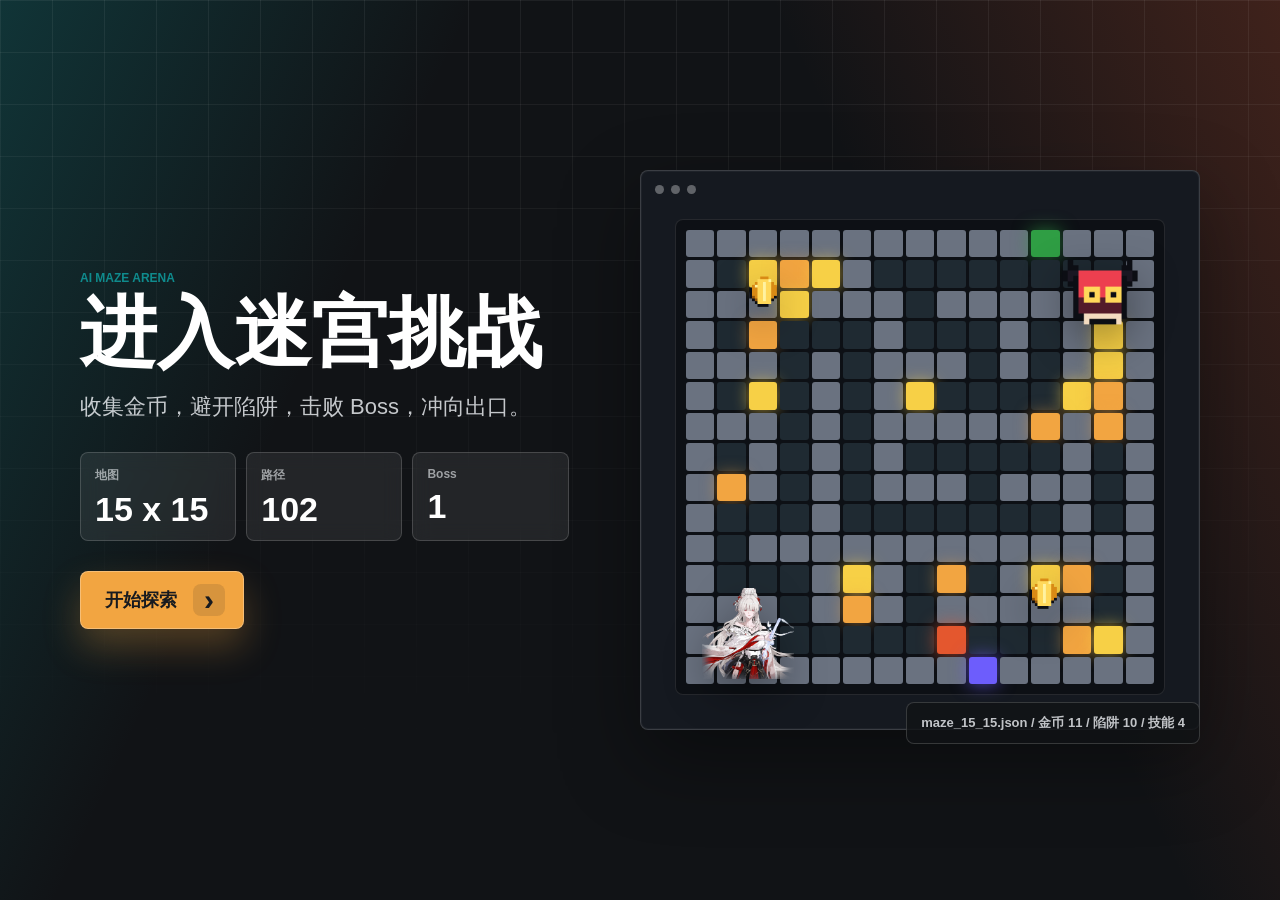
==== web/index.html @ db06fe01 "feat: add initial implementation of AI Maze visualization panel with HTML and CSS" ====
<!doctype html>
<html lang="zh-CN">
  <head>
    <meta charset="utf-8" />
    <meta name="viewport" content="width=device-width, initial-scale=1" />
    <title>AI Maze 可视化面板</title>
    <link rel="stylesheet" href="./styles.css" />
  </head>
  <body class="intro-active">
    <section id="introScreen" class="intro-screen" aria-label="开始界面">
      <div class="intro-backdrop" aria-hidden="true">
        <div class="intro-grid-lines"></div>
        <div class="scanline"></div>
      </div>

      <div class="intro-content">
        <div class="intro-copy">
          <p class="eyebrow">AI Maze Arena</p>
          <h1>进入迷宫挑战</h1>
          <p class="intro-tagline">收集金币，避开陷阱，击败 Boss，冲向出口。</p>

          <div class="intro-stats" aria-label="地图概览">
            <div>
              <span>地图</span>
              <strong id="introSize">--</strong>
            </div>
            <div>
              <span>路径</span>
              <strong id="introRoute">--</strong>
            </div>
            <div>
              <span>Boss</span>
              <strong id="introBoss">--</strong>
            </div>
          </div>

          <button id="startGameBtn" class="start-btn" type="button">
            <span>开始探索</span>
            <span class="start-mark">›</span>
          </button>
        </div>

        <div class="intro-visual" aria-hidden="true">
          <div class="intro-device">
            <div class="device-top">
              <span></span>
              <span></span>
              <span></span>
            </div>
            <div id="introMiniMap" class="intro-mini-map"></div>
            <img class="intro-player" src="../viz/assets/player.png" alt="" />
            <img class="intro-boss" src="../viz/assets/boss.png" alt="" />
            <img class="intro-coin coin-a" src="../viz/assets/coin.png" alt="" />
            <img class="intro-coin coin-b" src="../viz/assets/coin.png" alt="" />
          </div>
          <div id="introMeta" class="intro-meta">正在装载地图...</div>
        </div>
      </div>
    </section>

    <main class="app-shell">
      <aside class="panel control-panel" aria-label="迷宫控制台">
        <div class="brand-block">
          <p class="eyebrow">AI Maze Visualizer</p>
          <h1>迷宫智能体回放</h1>
          <div class="status-row">
            <span id="mapName" class="status-pill">maze_15_15.json</span>
            <span id="runState" class="status-pill accent">待机</span>
          </div>
        </div>

        <section class="metrics-grid" aria-label="运行指标">
          <div class="metric-tile">
            <span>回合</span>
            <strong id="metricRound">0</strong>
          </div>
          <div class="metric-tile">
            <span>金币</span>
            <strong id="metricCoins">0</strong>
          </div>
          <div class="metric-tile">
            <span>探索</span>
            <strong id="metricExplored">0%</strong>
          </div>
          <div class="metric-tile">
            <span>路径</span>
            <strong id="metricRoute">0</strong>
          </div>
        </section>

        <section class="tool-section" aria-label="播放控制">
          <div class="section-title">播放</div>
          <div class="button-row">
            <button id="resetBtn" type="button" class="icon-btn" aria-label="重置">↺</button>
            <button id="prevBtn" type="button" class="icon-btn" aria-label="上一帧">‹</button>
            <button id="playBtn" type="button" class="primary-btn" aria-label="播放或暂停">▶</button>
            <button id="nextBtn" type="button" class="icon-btn" aria-label="下一帧">›</button>
          </div>
          <label class="range-field">
            <span>进度</span>
            <input id="timeline" type="range" min="0" max="0" value="0" />
          </label>
          <label class="range-field">
            <span>速度</span>
            <input id="speedRange" type="range" min="1" max="12" value="5" />
            <output id="speedLabel">5x</output>
          </label>
        </section>

        <section class="tool-section" aria-label="视图模式">
          <div class="section-title">视图</div>
          <div class="segmented-control" role="tablist" aria-label="显示模式">
            <button type="button" class="segment active" data-mode="live">实况</button>
            <button type="button" class="segment" data-mode="full">全图</button>
            <button type="button" class="segment" data-mode="risk">风险</button>
            <button type="button" class="segment" data-mode="reward">收益</button>
          </div>

          <div class="toggle-grid">
            <label class="toggle-field">
              <input id="toggleFog" type="checkbox" checked />
              <span>迷雾</span>
            </label>
            <label class="toggle-field">
              <input id="togglePath" type="checkbox" checked />
              <span>路径</span>
            </label>
            <label class="toggle-field">
              <input id="toggleHeat" type="checkbox" />
              <span>热力</span>
            </label>
            <label class="toggle-field">
              <input id="toggleSprites" type="checkbox" checked />
              <span>贴图</span>
            </label>
          </div>
        </section>

        <section class="tool-section" aria-label="地图文件">
          <div class="section-title">地图</div>
          <div class="button-row">
            <button id="loadDefaultBtn" type="button" class="secondary-btn">默认地图</button>
            <label class="file-btn">
              导入 JSON
              <input id="fileInput" type="file" accept="application/json,.json" />
            </label>
          </div>
          <p id="mapMeta" class="meta-text">正在加载地图数据...</p>
        </section>
      </aside>

      <section class="stage-panel" aria-label="迷宫画布">
        <div class="stage-topbar">
          <div>
            <p class="eyebrow">Canvas Replay</p>
            <h2 id="phaseLabel">初始化</h2>
          </div>
          <div id="cellReadout" class="cell-readout">悬停查看格子</div>
        </div>
        <div class="canvas-frame">
          <canvas id="mazeCanvas" width="960" height="960" aria-label="迷宫可视化画布"></canvas>
        </div>
      </section>

      <aside class="panel insight-panel" aria-label="状态详情">
        <section class="insight-section">
          <div class="section-title">当前格子</div>
          <dl class="detail-grid">
            <div>
              <dt>坐标</dt>
              <dd id="tileCoord">-</dd>
            </div>
            <div>
              <dt>类型</dt>
              <dd id="tileType">-</dd>
            </div>
            <div>
              <dt>权重</dt>
              <dd id="tileWeight">-</dd>
            </div>
          </dl>
        </section>

        <section class="insight-section">
          <div class="section-title">图例</div>
          <div class="legend-grid" id="legendGrid"></div>
        </section>

        <section class="insight-section grow">
          <div class="section-title">事件流</div>
          <ol id="eventList" class="event-list"></ol>
        </section>
      </aside>
    </main>

    <script src="./app.js?v=20260526-local" defer></script>
  </body>
</html>
---- web/styles.css ----
:root {
  color-scheme: light;
  --bg: #f5f7fb;
  --panel: #ffffff;
  --panel-strong: #f0f3f8;
  --ink: #171a1f;
  --muted: #667085;
  --line: #d8dee8;
  --line-strong: #b7c0cf;
  --teal: #0f8b8d;
  --green: #2f9e44;
  --amber: #f2a541;
  --coral: #e4572e;
  --violet: #6d5dfc;
  --charcoal: #20242a;
  --shadow: 0 18px 42px rgba(24, 31, 45, 0.12);
}

* {
  box-sizing: border-box;
}

html,
body {
  min-height: 100%;
}

body {
  margin: 0;
  background:
    linear-gradient(135deg, rgba(15, 139, 141, 0.08), transparent 34%),
    linear-gradient(315deg, rgba(242, 165, 65, 0.12), transparent 32%),
    var(--bg);
  color: var(--ink);
  font-family: "Microsoft YaHei", "PingFang SC", "Segoe UI", Arial, sans-serif;
}

body.intro-active {
  overflow: hidden;
}

button,
input {
  font: inherit;
}

button {
  border: 0;
  cursor: pointer;
}

.intro-screen {
  position: fixed;
  inset: 0;
  z-index: 50;
  display: grid;
  place-items: center;
  min-height: 100vh;
  padding: 28px;
  background: #111316;
  color: #f8fbff;
  overflow: hidden;
  opacity: 0;
  pointer-events: none;
  transition: opacity 520ms ease, transform 520ms ease;
}

body.intro-active .intro-screen {
  opacity: 1;
  pointer-events: auto;
}

body.intro-leaving .intro-screen {
  opacity: 0;
  transform: translateY(-12px) scale(1.015);
}

.intro-backdrop,
.intro-grid-lines,
.scanline {
  position: absolute;
  inset: 0;
}

.intro-backdrop {
  background:
    linear-gradient(115deg, rgba(15, 139, 141, 0.28), transparent 28%),
    linear-gradient(245deg, rgba(228, 87, 46, 0.22), transparent 30%),
    #111316;
}

.intro-grid-lines {
  background-image:
    linear-gradient(rgba(255, 255, 255, 0.07) 1px, transparent 1px),
    linear-gradient(90deg, rgba(255, 255, 255, 0.07) 1px, transparent 1px);
  background-size: 52px 52px;
  mask-image: linear-gradient(to bottom, rgba(0, 0, 0, 0.9), transparent 85%);
  animation: gridDrift 18s linear infinite;
}

.scanline {
  background: linear-gradient(to bottom, transparent, rgba(255, 255, 255, 0.12), transparent);
  height: 26%;
  top: -30%;
  animation: scanSweep 4.8s ease-in-out infinite;
}

.intro-content {
  position: relative;
  z-index: 2;
  width: min(1120px, 100%);
  display: grid;
  grid-template-columns: minmax(300px, 0.9fr) minmax(360px, 1.1fr);
  gap: 34px;
  align-items: center;
}

.intro-copy h1 {
  margin: 10px 0 0;
  color: #fff;
  font-size: clamp(42px, 6vw, 82px);
  line-height: 0.98;
  letter-spacing: 0;
}

.intro-tagline {
  max-width: 520px;
  margin: 20px 0 0;
  color: rgba(248, 251, 255, 0.78);
  font-size: clamp(17px, 2vw, 22px);
  line-height: 1.55;
}

.intro-stats {
  display: grid;
  grid-template-columns: repeat(3, minmax(0, 1fr));
  gap: 10px;
  margin-top: 28px;
  max-width: 520px;
}

.intro-stats div {
  min-height: 78px;
  padding: 14px;
  border-radius: 8px;
  border: 1px solid rgba(255, 255, 255, 0.16);
  background: rgba(255, 255, 255, 0.08);
  backdrop-filter: blur(10px);
}

.intro-stats span {
  display: block;
  color: rgba(248, 251, 255, 0.58);
  font-size: 12px;
  font-weight: 800;
}

.intro-stats strong {
  display: block;
  margin-top: 8px;
  color: #fff;
  font-size: clamp(22px, 3vw, 34px);
  line-height: 1;
}

.start-btn {
  display: inline-flex;
  align-items: center;
  gap: 16px;
  min-height: 58px;
  margin-top: 30px;
  padding: 0 18px 0 24px;
  border-radius: 8px;
  border: 1px solid rgba(255, 255, 255, 0.28);
  background: #f2a541;
  color: #171a1f;
  box-shadow: 0 18px 36px rgba(242, 165, 65, 0.28);
  font-size: 18px;
  font-weight: 900;
}

.start-btn:hover {
  transform: translateY(-2px);
  box-shadow: 0 22px 42px rgba(242, 165, 65, 0.34);
}

.start-btn:disabled {
  cursor: wait;
  opacity: 0.62;
  transform: none;
}

.start-mark {
  display: inline-grid;
  place-items: center;
  width: 32px;
  height: 32px;
  border-radius: 8px;
  background: rgba(23, 26, 31, 0.12);
  font-size: 30px;
  line-height: 1;
}

.intro-visual {
  position: relative;
  min-height: 510px;
}

.intro-device {
  position: relative;
  width: min(560px, 100%);
  aspect-ratio: 1 / 1;
  margin-left: auto;
  border-radius: 8px;
  border: 1px solid rgba(255, 255, 255, 0.16);
  background: #151920;
  box-shadow:
    0 30px 80px rgba(0, 0, 0, 0.38),
    inset 0 0 0 1px rgba(255, 255, 255, 0.04);
  overflow: hidden;
}

.device-top {
  position: absolute;
  top: 14px;
  left: 14px;
  right: 14px;
  z-index: 3;
  display: flex;
  gap: 7px;
}

.device-top span {
  width: 9px;
  height: 9px;
  border-radius: 50%;
  background: rgba(255, 255, 255, 0.32);
}

.intro-mini-map {
  position: absolute;
  inset: 48px 34px 34px;
  display: grid;
  gap: 3px;
  padding: 10px;
  border-radius: 8px;
  border: 1px solid rgba(255, 255, 255, 0.1);
  background: #0d1015;
}

.mini-cell {
  min-width: 0;
  min-height: 0;
  border-radius: 3px;
  background: #28303a;
  opacity: 0;
  animation: cellWake 700ms ease forwards;
}

.mini-cell.wall {
  background: #6a7280;
}

.mini-cell.path {
  background: #1f2a32;
}

.mini-cell.start {
  background: #2f9e44;
  box-shadow: 0 0 18px rgba(47, 158, 68, 0.65);
}

.mini-cell.exit {
  background: #6d5dfc;
  box-shadow: 0 0 18px rgba(109, 93, 252, 0.7);
}

.mini-cell.coin {
  background: #f7d046;
  box-shadow: 0 0 16px rgba(247, 208, 70, 0.65);
}

.mini-cell.trap {
  background: #f2a541;
  box-shadow: 0 0 16px rgba(242, 165, 65, 0.5);
}

.mini-cell.boss {
  background: #e4572e;
  box-shadow: 0 0 18px rgba(228, 87, 46, 0.75);
}

.intro-player,
.intro-boss,
.intro-coin {
  position: absolute;
  z-index: 4;
  image-rendering: auto;
  filter: drop-shadow(0 14px 22px rgba(0, 0, 0, 0.4));
  pointer-events: none;
}

.intro-player {
  width: 92px;
  left: 11%;
  bottom: 9%;
  animation: playerFloat 2.6s ease-in-out infinite;
}

.intro-boss {
  width: 86px;
  right: 10%;
  top: 14%;
  animation: bossPulse 2.2s ease-in-out infinite;
}

.intro-coin {
  width: 44px;
  animation: coinSpin 2.1s ease-in-out infinite;
}

.coin-a {
  left: 18%;
  top: 18%;
}

.coin-b {
  right: 24%;
  bottom: 20%;
  animation-delay: 600ms;
}

.intro-meta {
  position: absolute;
  right: 0;
  bottom: -14px;
  max-width: min(420px, 92%);
  padding: 11px 14px;
  border-radius: 8px;
  border: 1px solid rgba(255, 255, 255, 0.16);
  background: rgba(17, 19, 22, 0.8);
  color: rgba(248, 251, 255, 0.76);
  font-size: 13px;
  font-weight: 800;
}

.app-shell {
  min-height: 100vh;
  display: grid;
  grid-template-columns: minmax(260px, 320px) minmax(380px, 1fr) minmax(270px, 330px);
  gap: 18px;
  padding: 18px;
  transition: opacity 420ms ease, transform 520ms ease, filter 520ms ease;
}

body.intro-active .app-shell {
  opacity: 0;
  transform: scale(0.985);
  filter: blur(10px);
  pointer-events: none;
}

body.intro-leaving .app-shell {
  opacity: 1;
  transform: scale(1);
  filter: blur(0);
  pointer-events: auto;
}

.panel,
.stage-panel {
  background: rgba(255, 255, 255, 0.92);
  border: 1px solid rgba(216, 222, 232, 0.95);
  border-radius: 8px;
  box-shadow: var(--shadow);
}

.panel {
  display: flex;
  flex-direction: column;
  gap: 18px;
  padding: 18px;
  min-width: 0;
}

.stage-panel {
  min-width: 0;
  display: flex;
  flex-direction: column;
  padding: 16px;
}

.brand-block h1,
.stage-topbar h2 {
  margin: 3px 0 0;
  letter-spacing: 0;
}

.brand-block h1 {
  font-size: 24px;
  line-height: 1.18;
}

.stage-topbar h2 {
  font-size: 22px;
  line-height: 1.2;
}

.eyebrow {
  margin: 0;
  color: var(--teal);
  font-size: 12px;
  font-weight: 800;
  letter-spacing: 0;
  text-transform: uppercase;
}

.status-row {
  margin-top: 14px;
  display: flex;
  flex-wrap: wrap;
  gap: 8px;
}

.status-pill {
  display: inline-flex;
  align-items: center;
  min-height: 28px;
  padding: 5px 9px;
  border-radius: 999px;
  background: var(--panel-strong);
  color: var(--charcoal);
  border: 1px solid var(--line);
  font-size: 12px;
  font-weight: 700;
}

.status-pill.accent {
  background: rgba(15, 139, 141, 0.12);
  color: #0b6b6d;
  border-color: rgba(15, 139, 141, 0.28);
}

.metrics-grid {
  display: grid;
  grid-template-columns: repeat(2, minmax(0, 1fr));
  gap: 10px;
}

.metric-tile {
  min-height: 74px;
  padding: 12px;
  border-radius: 8px;
  border: 1px solid var(--line);
  background: #fbfcff;
}

.metric-tile span {
  display: block;
  color: var(--muted);
  font-size: 12px;
}

.metric-tile strong {
  display: block;
  margin-top: 7px;
  font-size: 26px;
  line-height: 1;
  letter-spacing: 0;
}

.tool-section,
.insight-section {
  border-top: 1px solid var(--line);
  padding-top: 15px;
}

.insight-section.grow {
  flex: 1;
  min-height: 0;
  display: flex;
  flex-direction: column;
}

.section-title {
  margin-bottom: 10px;
  color: var(--charcoal);
  font-size: 13px;
  font-weight: 800;
}

.button-row {
  display: flex;
  gap: 8px;
  align-items: center;
  flex-wrap: wrap;
}

.icon-btn,
.primary-btn,
.secondary-btn,
.file-btn {
  min-height: 40px;
  border-radius: 8px;
  border: 1px solid var(--line-strong);
  background: #fff;
  color: var(--charcoal);
  font-weight: 800;
  transition: transform 120ms ease, border-color 120ms ease, background 120ms ease;
}

.icon-btn {
  width: 42px;
  font-size: 22px;
  line-height: 1;
}

.primary-btn {
  min-width: 64px;
  padding: 0 16px;
  background: var(--teal);
  border-color: var(--teal);
  color: #fff;
  font-size: 18px;
}

.secondary-btn,
.file-btn {
  display: inline-flex;
  align-items: center;
  justify-content: center;
  padding: 0 13px;
  font-size: 13px;
}

.file-btn input {
  position: absolute;
  inline-size: 1px;
  block-size: 1px;
  opacity: 0;
  pointer-events: none;
}

.icon-btn:hover,
.primary-btn:hover,
.secondary-btn:hover,
.file-btn:hover {
  transform: translateY(-1px);
  border-color: var(--teal);
}

.range-field {
  margin-top: 13px;
  display: grid;
  grid-template-columns: 42px 1fr auto;
  gap: 9px;
  align-items: center;
  color: var(--muted);
  font-size: 13px;
}

.range-field output {
  min-width: 30px;
  color: var(--ink);
  font-weight: 800;
  text-align: right;
}

input[type="range"] {
  width: 100%;
  accent-color: var(--teal);
}

.segmented-control {
  display: grid;
  grid-template-columns: repeat(4, minmax(0, 1fr));
  padding: 3px;
  border: 1px solid var(--line);
  border-radius: 8px;
  background: var(--panel-strong);
}

.segment {
  min-height: 34px;
  border-radius: 6px;
  background: transparent;
  color: var(--muted);
  font-size: 13px;
  font-weight: 800;
}

.segment.active {
  background: #fff;
  color: var(--charcoal);
  box-shadow: 0 3px 10px rgba(24, 31, 45, 0.09);
}

.toggle-grid {
  display: grid;
  grid-template-columns: repeat(2, minmax(0, 1fr));
  gap: 9px;
  margin-top: 12px;
}

.toggle-field {
  display: flex;
  align-items: center;
  gap: 8px;
  min-height: 36px;
  padding: 8px 10px;
  border: 1px solid var(--line);
  border-radius: 8px;
  background: #fff;
  color: var(--charcoal);
  font-size: 13px;
  font-weight: 700;
}

.toggle-field input {
  accent-color: var(--teal);
}

.meta-text {
  margin: 10px 0 0;
  color: var(--muted);
  font-size: 12px;
  line-height: 1.5;
}

.stage-topbar {
  display: flex;
  align-items: flex-start;
  justify-content: space-between;
  gap: 16px;
  padding: 2px 2px 14px;
}

.cell-readout {
  max-width: 260px;
  padding: 8px 10px;
  border: 1px solid var(--line);
  border-radius: 8px;
  background: #fbfcff;
  color: var(--muted);
  font-size: 13px;
  font-weight: 700;
  text-align: right;
}

.canvas-frame {
  position: relative;
  flex: 1;
  min-height: 520px;
  border-radius: 8px;
  background: #16191f;
  border: 1px solid #11151b;
  overflow: hidden;
}

#mazeCanvas {
  display: block;
  width: 100%;
  height: 100%;
}

.detail-grid {
  margin: 0;
  display: grid;
  grid-template-columns: repeat(3, minmax(0, 1fr));
  gap: 8px;
}

.detail-grid div {
  min-width: 0;
  padding: 10px;
  border-radius: 8px;
  border: 1px solid var(--line);
  background: #fbfcff;
}

.detail-grid dt {
  color: var(--muted);
  font-size: 12px;
}

.detail-grid dd {
  margin: 6px 0 0;
  min-width: 0;
  color: var(--ink);
  font-weight: 800;
  overflow-wrap: anywhere;
}

.legend-grid {
  display: grid;
  grid-template-columns: repeat(2, minmax(0, 1fr));
  gap: 8px;
}

.legend-item {
  display: flex;
  align-items: center;
  gap: 8px;
  min-height: 34px;
  padding: 7px;
  border-radius: 8px;
  border: 1px solid var(--line);
  background: #fbfcff;
  font-size: 12px;
  font-weight: 700;
}

.legend-swatch {
  width: 18px;
  height: 18px;
  border-radius: 5px;
  border: 1px solid rgba(0, 0, 0, 0.16);
  flex: 0 0 auto;
}

.event-list {
  margin: 0;
  padding: 0;
  list-style: none;
  overflow: auto;
  min-height: 0;
}

.event-list li {
  display: grid;
  grid-template-columns: 52px 1fr;
  gap: 10px;
  padding: 10px 0;
  border-bottom: 1px solid var(--line);
  font-size: 13px;
}

.event-round {
  color: var(--teal);
  font-weight: 900;
}

.event-copy {
  color: var(--charcoal);
  line-height: 1.45;
}

@media (max-width: 1180px) {
  .app-shell {
    grid-template-columns: 300px minmax(360px, 1fr);
  }

  .insight-panel {
    grid-column: 1 / -1;
    min-height: 360px;
  }
}

@media (max-width: 820px) {
  .intro-screen {
    padding: 16px;
    overflow: auto;
    place-items: start center;
  }

  .intro-content {
    grid-template-columns: 1fr;
    gap: 22px;
    padding: 28px 0;
  }

  .intro-copy h1 {
    font-size: clamp(42px, 14vw, 62px);
  }

  .intro-stats {
    grid-template-columns: 1fr;
  }

  .intro-visual {
    min-height: auto;
  }

  .intro-device {
    margin: 0;
  }

  .intro-meta {
    position: static;
    margin-top: 10px;
    max-width: none;
  }

  .app-shell {
    grid-template-columns: 1fr;
    padding: 12px;
  }

  .canvas-frame {
    min-height: 72vw;
  }

  .stage-topbar {
    flex-direction: column;
  }

  .cell-readout {
    max-width: none;
    width: 100%;
    text-align: left;
  }
}

@keyframes gridDrift {
  from {
    background-position: 0 0, 0 0;
  }
  to {
    background-position: 104px 52px, 104px 52px;
  }
}

@keyframes scanSweep {
  0%,
  18% {
    transform: translateY(0);
    opacity: 0;
  }
  38% {
    opacity: 1;
  }
  100% {
    transform: translateY(520%);
    opacity: 0;
  }
}

@keyframes cellWake {
  from {
    opacity: 0;
    transform: scale(0.72);
  }
  to {
    opacity: 1;
    transform: scale(1);
  }
}

@keyframes playerFloat {
  0%,
  100% {
    transform: translateY(0);
  }
  50% {
    transform: translateY(-12px);
  }
}

@keyframes bossPulse {
  0%,
  100% {
    transform: scale(1);
  }
  50% {
    transform: scale(1.07);
  }
}

@keyframes coinSpin {
  0%,
  100% {
    transform: translateY(0) rotate(0deg);
  }
  50% {
    transform: translateY(-9px) rotate(12deg);
  }
}
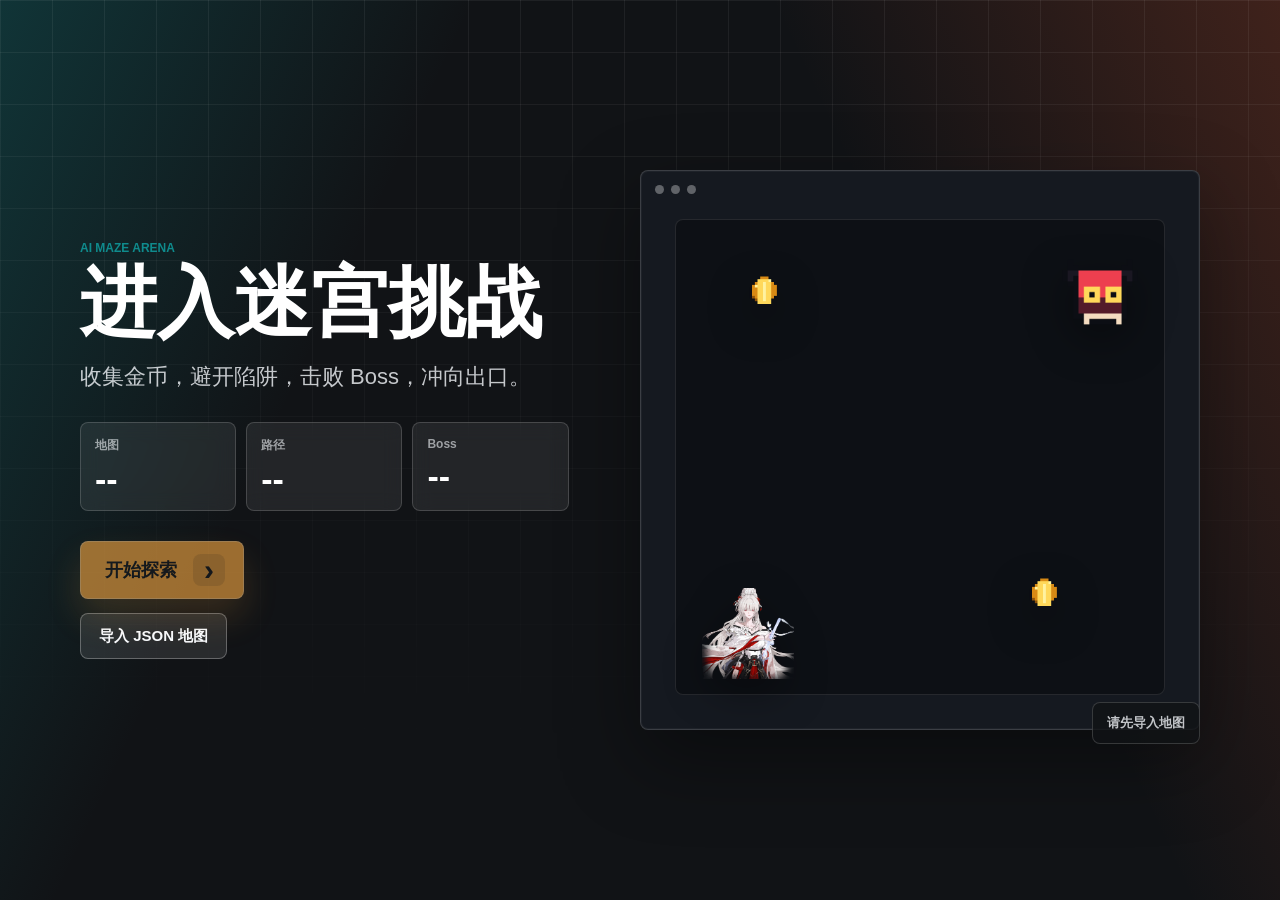
==== commit 7df4717a: "战斗前和战斗后特效以及boss战略优化" ====
--- a/web/index.html
+++ b/web/index.html
@@ -38,6 +38,9 @@
             <span>开始探索</span>
             <span class="start-mark">›</span>
           </button>
+          <button id="introImportBtn" class="intro-import-btn" type="button">
+            导入 JSON 地图
+          </button>
         </div>
 
         <div class="intro-visual" aria-hidden="true">
@@ -159,6 +162,10 @@
         </div>
         <div class="canvas-frame">
           <canvas id="mazeCanvas" width="960" height="960" aria-label="迷宫可视化画布"></canvas>
+          <div id="emptyMapPrompt" class="empty-map-prompt">
+            <p>请选择一张地图导入以开始游戏</p>
+            <button id="emptyImportBtn" type="button" class="empty-import-btn">导入 JSON 地图</button>
+          </div>
         </div>
       </section>
 
@@ -193,6 +200,47 @@
       </aside>
     </main>
 
+    <div id="bossAlert" class="boss-alert" hidden aria-hidden="true">
+      <div class="boss-alert-line" aria-hidden="true"></div>
+      <section class="boss-alert-card" aria-label="Boss 战提示">
+        <span class="boss-alert-kicker">BOSS WARNING</span>
+        <strong id="bossAlertTitle">进入 Boss 战</strong>
+        <span id="bossAlertMeta">战斗链接已建立</span>
+      </section>
+      <div class="boss-alert-line" aria-hidden="true"></div>
+    </div>
+
+    <div id="bossWinAlert" class="boss-win-alert" hidden aria-hidden="true">
+      <section class="boss-win-card" aria-label="Boss 胜利提示">
+        <div class="win-trophy-stage" aria-hidden="true">
+          <span class="win-trophy trophy-left"><span></span></span>
+          <span class="win-trophy trophy-center"><span></span></span>
+          <span class="win-trophy trophy-right"><span></span></span>
+        </div>
+        <strong class="boss-win-word">WIN</strong>
+        <span id="bossWinMeta" class="boss-win-meta">Boss 已击败</span>
+      </section>
+    </div>
+
+    <div id="bossOverlay" class="boss-overlay" hidden aria-hidden="true">
+      <div class="boss-overlay-backdrop"></div>
+      <section class="boss-overlay-shell" aria-label="Boss 战斗层">
+        <div class="boss-overlay-topbar">
+          <div>
+            <p class="eyebrow">Combat Link</p>
+            <h2 id="bossOverlayTitle">Boss 战进行中</h2>
+          </div>
+          <button id="closeBossOverlayBtn" type="button" class="icon-btn" aria-label="关闭 Boss 战">×</button>
+        </div>
+        <iframe
+          id="bossOverlayFrame"
+          class="boss-overlay-frame"
+          title="Boss 战可视化"
+          loading="eager"
+        ></iframe>
+      </section>
+    </div>
+
     <script src="./app.js?v=20260526-local" defer></script>
   </body>
 </html>
--- a/web/styles.css
+++ b/web/styles.css
@@ -39,6 +39,10 @@
   overflow: hidden;
 }
 
+body.overlay-open {
+  overflow: hidden;
+}
+
 button,
 input {
   font: inherit;
@@ -185,9 +189,31 @@
 }
 
 .start-btn:disabled {
-  cursor: wait;
+  cursor: not-allowed;
   opacity: 0.62;
   transform: none;
+}
+
+.intro-import-btn {
+  display: flex;
+  align-items: center;
+  justify-content: center;
+  width: fit-content;
+  min-height: 46px;
+  margin-top: 14px;
+  padding: 0 18px;
+  border-radius: 8px;
+  border: 1px solid rgba(255, 255, 255, 0.28);
+  background: rgba(255, 255, 255, 0.1);
+  color: #f8fbff;
+  font-size: 15px;
+  font-weight: 900;
+}
+
+.intro-import-btn:hover {
+  transform: translateY(-1px);
+  border-color: rgba(255, 255, 255, 0.46);
+  background: rgba(255, 255, 255, 0.16);
 }
 
 .start-mark {
@@ -199,6 +225,347 @@
   background: rgba(23, 26, 31, 0.12);
   font-size: 30px;
   line-height: 1;
+}
+
+.boss-alert {
+  position: fixed;
+  inset: 0;
+  z-index: 65;
+  display: flex;
+  flex-direction: column;
+  align-items: center;
+  justify-content: center;
+  padding: 20px;
+  pointer-events: none;
+}
+
+.boss-alert[hidden] {
+  display: none;
+}
+
+.boss-alert-card {
+  position: relative;
+  width: min(360px, calc(100vw - 40px));
+  padding: 16px 18px 17px;
+  border-radius: 8px;
+  border: 1px solid rgba(255, 255, 255, 0.3);
+  background:
+    linear-gradient(125deg, rgba(228, 87, 46, 0.96), rgba(242, 165, 65, 0.92) 45%, rgba(27, 31, 38, 0.98));
+  color: #fff;
+  box-shadow:
+    0 18px 44px rgba(228, 87, 46, 0.34),
+    0 0 0 1px rgba(255, 255, 255, 0.08) inset;
+  text-align: center;
+  overflow: hidden;
+}
+
+.boss-alert-card::before {
+  content: "";
+  position: absolute;
+  inset: 0;
+  background: linear-gradient(100deg, transparent 0%, rgba(255, 255, 255, 0.42) 46%, transparent 62%);
+  transform: translateX(-120%);
+}
+
+.boss-alert-kicker,
+.boss-alert-card span {
+  display: block;
+}
+
+.boss-alert-kicker {
+  color: rgba(255, 255, 255, 0.72);
+  font-size: 11px;
+  font-weight: 900;
+  letter-spacing: 0;
+}
+
+.boss-alert-card strong {
+  display: block;
+  margin-top: 5px;
+  color: #fff;
+  font-size: 24px;
+  line-height: 1.12;
+  letter-spacing: 0;
+}
+
+#bossAlertMeta {
+  margin-top: 6px;
+  color: rgba(255, 255, 255, 0.76);
+  font-size: 12px;
+  font-weight: 800;
+}
+
+.boss-alert-line {
+  width: min(420px, calc(100vw - 36px));
+  height: 10px;
+  margin: 9px 0;
+  border-radius: 999px;
+  border: 1px solid rgba(255, 255, 255, 0.24);
+  background:
+    repeating-linear-gradient(
+      135deg,
+      #f2a541 0 12px,
+      #1b1f26 12px 24px
+    );
+  box-shadow: 0 8px 24px rgba(0, 0, 0, 0.26);
+  transform-origin: center;
+}
+
+.boss-alert.is-visible .boss-alert-card {
+  animation: bossAlertPop 820ms cubic-bezier(0.16, 1, 0.3, 1) both;
+}
+
+.boss-alert.is-visible .boss-alert-card::before {
+  animation: bossAlertSweep 620ms ease 110ms both;
+}
+
+.boss-alert.is-visible .boss-alert-line {
+  animation: bossAlertLine 820ms cubic-bezier(0.16, 1, 0.3, 1) both;
+}
+
+.boss-win-alert {
+  position: fixed;
+  inset: 0;
+  z-index: 66;
+  display: grid;
+  place-items: center;
+  padding: 20px;
+  pointer-events: none;
+}
+
+.boss-win-alert[hidden] {
+  display: none;
+}
+
+.boss-win-card {
+  position: relative;
+  width: min(380px, calc(100vw - 38px));
+  min-height: 178px;
+  padding: 22px 20px 18px;
+  border-radius: 8px;
+  border: 1px solid rgba(255, 255, 255, 0.32);
+  background:
+    radial-gradient(circle at 50% 22%, rgba(255, 247, 237, 0.28), transparent 30%),
+    linear-gradient(135deg, rgba(34, 197, 94, 0.96), rgba(242, 165, 65, 0.94) 45%, rgba(23, 26, 31, 0.98));
+  color: #fff;
+  box-shadow:
+    0 22px 52px rgba(34, 197, 94, 0.3),
+    0 0 42px rgba(242, 165, 65, 0.18),
+    0 0 0 1px rgba(255, 255, 255, 0.08) inset;
+  text-align: center;
+  overflow: hidden;
+}
+
+.boss-win-card::before {
+  content: "";
+  position: absolute;
+  inset: -40% -20%;
+  background:
+    conic-gradient(from 90deg, transparent, rgba(255, 255, 255, 0.22), transparent 34%),
+    radial-gradient(circle, rgba(255, 255, 255, 0.22), transparent 58%);
+  opacity: 0;
+}
+
+.win-trophy-stage {
+  position: relative;
+  height: 78px;
+  margin-bottom: 0;
+}
+
+.win-trophy {
+  position: absolute;
+  left: 50%;
+  top: 4px;
+  width: 56px;
+  height: 66px;
+  transform: translateX(-50%) scale(0.3);
+  transform-origin: 50% 78%;
+  opacity: 0;
+  filter:
+    drop-shadow(0 12px 18px rgba(54, 35, 7, 0.36))
+    drop-shadow(0 0 16px rgba(255, 214, 74, 0.34));
+}
+
+.win-trophy::before {
+  content: "";
+  position: absolute;
+  z-index: 2;
+  left: 8px;
+  top: 10px;
+  width: 40px;
+  height: 31px;
+  border-radius: 7px 7px 18px 18px;
+  clip-path: polygon(0 0, 100% 0, 88% 72%, 68% 96%, 50% 100%, 32% 96%, 12% 72%);
+  background:
+    linear-gradient(105deg, transparent 10%, rgba(255, 255, 255, 0.65) 22%, transparent 34%),
+    linear-gradient(90deg, #8a4c00 0%, #e09a16 17%, #fff2a0 38%, #f8bf31 52%, #c87800 74%, #6e3a00 100%);
+  box-shadow:
+    inset 0 4px 0 rgba(255, 255, 255, 0.52),
+    inset 0 -8px 10px rgba(101, 54, 0, 0.35),
+    0 2px 0 #6f3f00;
+}
+
+.win-trophy::after {
+  content: "";
+  position: absolute;
+  z-index: 2;
+  left: 8px;
+  top: 40px;
+  width: 40px;
+  height: 26px;
+  border-radius: 0 0 5px 5px;
+  background:
+    linear-gradient(90deg, #8a4c00, #f1b62a 45%, #ffe476 58%, #9a5700) 14px 0 / 12px 15px no-repeat,
+    linear-gradient(90deg, #744000, #d89312 22%, #ffe16c 50%, #a45f00 78%, #5d3300) 7px 13px / 26px 7px no-repeat,
+    linear-gradient(90deg, #5c3200, #bc7410 20%, #ffdf68 48%, #985400 80%, #482700) 0 18px / 40px 8px no-repeat;
+}
+
+.win-trophy span {
+  position: absolute;
+  z-index: 3;
+  left: 7px;
+  top: 6px;
+  width: 42px;
+  height: 9px;
+  border-radius: 999px;
+  background: linear-gradient(90deg, #7d4300, #eaa51d 24%, #fff5ad 48%, #d58708 78%, #6e3900);
+  box-shadow:
+    inset 0 2px 1px rgba(255, 255, 255, 0.58),
+    0 2px 0 rgba(101, 54, 0, 0.62);
+}
+
+.win-trophy span::before,
+.win-trophy span::after {
+  content: "";
+  position: absolute;
+  z-index: 1;
+  top: 6px;
+  width: 18px;
+  height: 22px;
+  border: 5px solid #eaa51d;
+  border-bottom-color: #9d5d00;
+  border-radius: 999px;
+  box-shadow: inset 0 2px 4px rgba(255, 238, 147, 0.36);
+}
+
+.win-trophy span::before {
+  left: -13px;
+  border-right: 0;
+  transform: rotate(-8deg);
+}
+
+.win-trophy span::after {
+  right: -13px;
+  border-left: 0;
+  transform: rotate(8deg);
+}
+
+.boss-win-word {
+  display: block;
+  color: #fff;
+  font-size: 58px;
+  line-height: 0.92;
+  letter-spacing: 0;
+  text-shadow:
+    0 4px 0 rgba(23, 26, 31, 0.5),
+    0 0 28px rgba(255, 255, 255, 0.42);
+  transform: translateY(-80px) scale(2.2);
+  opacity: 0;
+}
+
+.boss-win-meta {
+  display: block;
+  margin-top: 9px;
+  color: rgba(255, 255, 255, 0.78);
+  font-size: 13px;
+  font-weight: 900;
+}
+
+.boss-win-alert.is-visible .boss-win-card {
+  animation: bossWinCardPop 1180ms cubic-bezier(0.16, 1, 0.3, 1) both;
+}
+
+.boss-win-alert.is-visible .boss-win-card::before {
+  animation: bossWinGlowSweep 1320ms ease 120ms both;
+}
+
+.boss-win-alert.is-visible .trophy-center {
+  animation: trophyFirst 900ms cubic-bezier(0.16, 1, 0.3, 1) 80ms both;
+}
+
+.boss-win-alert.is-visible .trophy-left {
+  animation: trophyUnfoldLeft 960ms cubic-bezier(0.16, 1, 0.3, 1) 260ms both;
+}
+
+.boss-win-alert.is-visible .trophy-right {
+  animation: trophyUnfoldRight 960ms cubic-bezier(0.16, 1, 0.3, 1) 260ms both;
+}
+
+.boss-win-alert.is-visible .boss-win-word {
+  animation: winWordSlam 880ms cubic-bezier(0.18, 1.28, 0.2, 1) 620ms both;
+}
+
+.boss-overlay {
+  position: fixed;
+  inset: 0;
+  z-index: 70;
+  display: grid;
+  place-items: center;
+  padding: 18px;
+  animation: bossOverlayFadeIn 260ms ease both;
+}
+
+.boss-overlay[hidden] {
+  display: none;
+}
+
+.boss-overlay-backdrop {
+  position: absolute;
+  inset: 0;
+  background: rgba(8, 11, 18, 0.78);
+  backdrop-filter: blur(6px);
+  animation: bossBackdropIn 320ms ease both;
+}
+
+.boss-overlay-shell {
+  position: relative;
+  z-index: 1;
+  width: min(1440px, 100%);
+  height: min(92vh, 980px);
+  display: grid;
+  grid-template-rows: auto minmax(0, 1fr);
+  gap: 12px;
+  padding: 14px;
+  border-radius: 8px;
+  border: 1px solid rgba(255, 255, 255, 0.14);
+  background:
+    linear-gradient(180deg, rgba(15, 23, 42, 0.98), rgba(8, 13, 25, 0.98));
+  box-shadow: 0 32px 80px rgba(0, 0, 0, 0.32);
+  transform-origin: center;
+  animation: bossOverlayShellIn 460ms cubic-bezier(0.16, 1, 0.3, 1) both;
+}
+
+.boss-overlay-topbar {
+  display: flex;
+  align-items: flex-start;
+  justify-content: space-between;
+  gap: 14px;
+}
+
+.boss-overlay-topbar h2 {
+  margin: 6px 0 0;
+  color: #f8fafc;
+  font-size: 24px;
+  line-height: 1.1;
+}
+
+.boss-overlay-frame {
+  width: 100%;
+  height: 100%;
+  min-height: 0;
+  border: 0;
+  border-radius: 8px;
+  background: #050711;
 }
 
 .intro-visual {
@@ -649,8 +1016,12 @@
 
 .canvas-frame {
   position: relative;
-  flex: 1;
-  min-height: 520px;
+  flex: 0 1 auto;
+  align-self: center;
+  width: min(100%, 760px, calc(100vh - 132px));
+  width: min(100%, 760px, calc(100dvh - 132px));
+  aspect-ratio: 1 / 1;
+  min-height: 0;
   border-radius: 8px;
   background: #16191f;
   border: 1px solid #11151b;
@@ -661,6 +1032,50 @@
   display: block;
   width: 100%;
   height: 100%;
+}
+
+.empty-map-prompt {
+  position: absolute;
+  inset: 0;
+  display: flex;
+  flex-direction: column;
+  align-items: center;
+  justify-content: center;
+  gap: 18px;
+  padding: 28px;
+  text-align: center;
+  background:
+    radial-gradient(circle at 50% 42%, rgba(15, 139, 141, 0.2), transparent 32%),
+    linear-gradient(135deg, rgba(22, 25, 31, 0.92), rgba(12, 15, 20, 0.98));
+  color: #f8fbff;
+}
+
+.empty-map-prompt[hidden] {
+  display: none;
+}
+
+.empty-map-prompt p {
+  max-width: min(560px, 100%);
+  margin: 0;
+  font-size: clamp(18px, 2.4vw, 28px);
+  line-height: 1.35;
+  font-weight: 900;
+}
+
+.empty-import-btn {
+  min-height: 44px;
+  padding: 0 20px;
+  border-radius: 8px;
+  border: 1px solid rgba(255, 255, 255, 0.26);
+  background: var(--amber);
+  color: var(--ink);
+  font-weight: 900;
+  box-shadow: 0 14px 28px rgba(242, 165, 65, 0.26);
+}
+
+.empty-import-btn:hover {
+  transform: translateY(-1px);
+  box-shadow: 0 18px 34px rgba(242, 165, 65, 0.32);
 }
 
 .detail-grid {
@@ -797,7 +1212,8 @@
   }
 
   .canvas-frame {
-    min-height: 72vw;
+    width: 100%;
+    min-height: 0;
   }
 
   .stage-topbar {
@@ -875,3 +1291,188 @@
     transform: translateY(-9px) rotate(12deg);
   }
 }
+
+@keyframes bossAlertPop {
+  0% {
+    opacity: 0;
+    transform: translateY(14px) scale(0.92);
+    filter: saturate(0.8);
+  }
+  18% {
+    opacity: 1;
+    transform: translateY(0) scale(1.04);
+    filter: saturate(1.4);
+  }
+  54% {
+    opacity: 1;
+    transform: translateY(0) scale(1);
+  }
+  100% {
+    opacity: 0.96;
+    transform: translateY(0) scale(1);
+    filter: saturate(1);
+  }
+}
+
+@keyframes bossAlertSweep {
+  from {
+    transform: translateX(-120%);
+  }
+  to {
+    transform: translateX(120%);
+  }
+}
+
+@keyframes bossAlertLine {
+  0% {
+    opacity: 0;
+    transform: scaleX(0.36);
+  }
+  24% {
+    opacity: 1;
+    transform: scaleX(1.04);
+  }
+  100% {
+    opacity: 1;
+    transform: scaleX(1);
+  }
+}
+
+@keyframes bossOverlayFadeIn {
+  from {
+    opacity: 0;
+  }
+  to {
+    opacity: 1;
+  }
+}
+
+@keyframes bossBackdropIn {
+  from {
+    opacity: 0;
+    backdrop-filter: blur(0);
+  }
+  to {
+    opacity: 1;
+    backdrop-filter: blur(6px);
+  }
+}
+
+@keyframes bossOverlayShellIn {
+  0% {
+    opacity: 0;
+    transform: translateY(18px) scale(0.94);
+    filter: saturate(0.8);
+  }
+  55% {
+    opacity: 1;
+    transform: translateY(0) scale(1.012);
+    filter: saturate(1.1);
+  }
+  100% {
+    opacity: 1;
+    transform: translateY(0) scale(1);
+    filter: saturate(1);
+  }
+}
+
+@keyframes bossWinCardPop {
+  0% {
+    opacity: 0;
+    transform: translateY(18px) scale(0.9);
+  }
+  18% {
+    opacity: 1;
+    transform: translateY(0) scale(1.04);
+  }
+  46% {
+    transform: translateY(0) scale(1);
+  }
+  100% {
+    opacity: 1;
+    transform: translateY(0) scale(1);
+  }
+}
+
+@keyframes bossWinGlowSweep {
+  0% {
+    opacity: 0;
+    transform: rotate(0deg) scale(0.8);
+  }
+  35% {
+    opacity: 0.9;
+  }
+  100% {
+    opacity: 0;
+    transform: rotate(90deg) scale(1.35);
+  }
+}
+
+@keyframes trophyFirst {
+  0% {
+    opacity: 0;
+    transform: translateX(-50%) translateY(18px) scale(0.24);
+  }
+  42% {
+    opacity: 1;
+    transform: translateX(-50%) translateY(-4px) scale(1.18);
+  }
+  100% {
+    opacity: 1;
+    transform: translateX(-50%) translateY(0) scale(1);
+  }
+}
+
+@keyframes trophyUnfoldLeft {
+  0% {
+    opacity: 0;
+    transform: translateX(-50%) translateY(0) scale(0.35) rotate(0deg);
+  }
+  52% {
+    opacity: 1;
+    transform: translateX(-128%) translateY(4px) scale(0.88) rotate(-13deg);
+  }
+  100% {
+    opacity: 1;
+    transform: translateX(-145%) translateY(7px) scale(0.74) rotate(-18deg);
+  }
+}
+
+@keyframes trophyUnfoldRight {
+  0% {
+    opacity: 0;
+    transform: translateX(-50%) translateY(0) scale(0.35) rotate(0deg);
+  }
+  52% {
+    opacity: 1;
+    transform: translateX(28%) translateY(4px) scale(0.88) rotate(13deg);
+  }
+  100% {
+    opacity: 1;
+    transform: translateX(45%) translateY(7px) scale(0.74) rotate(18deg);
+  }
+}
+
+@keyframes winWordSlam {
+  0% {
+    opacity: 0;
+    transform: translateY(-92px) scale(2.35) rotate(-6deg);
+    filter: blur(4px);
+  }
+  52% {
+    opacity: 1;
+    transform: translateY(8px) scale(0.86) rotate(2deg);
+    filter: blur(0);
+  }
+  64% {
+    transform: translateY(-4px) scale(1.08) rotate(-1deg);
+  }
+  76% {
+    transform: translateY(1px) scale(0.98) rotate(0deg);
+  }
+  100% {
+    opacity: 1;
+    transform: translateY(0) scale(1) rotate(0deg);
+    filter: blur(0);
+  }
+}
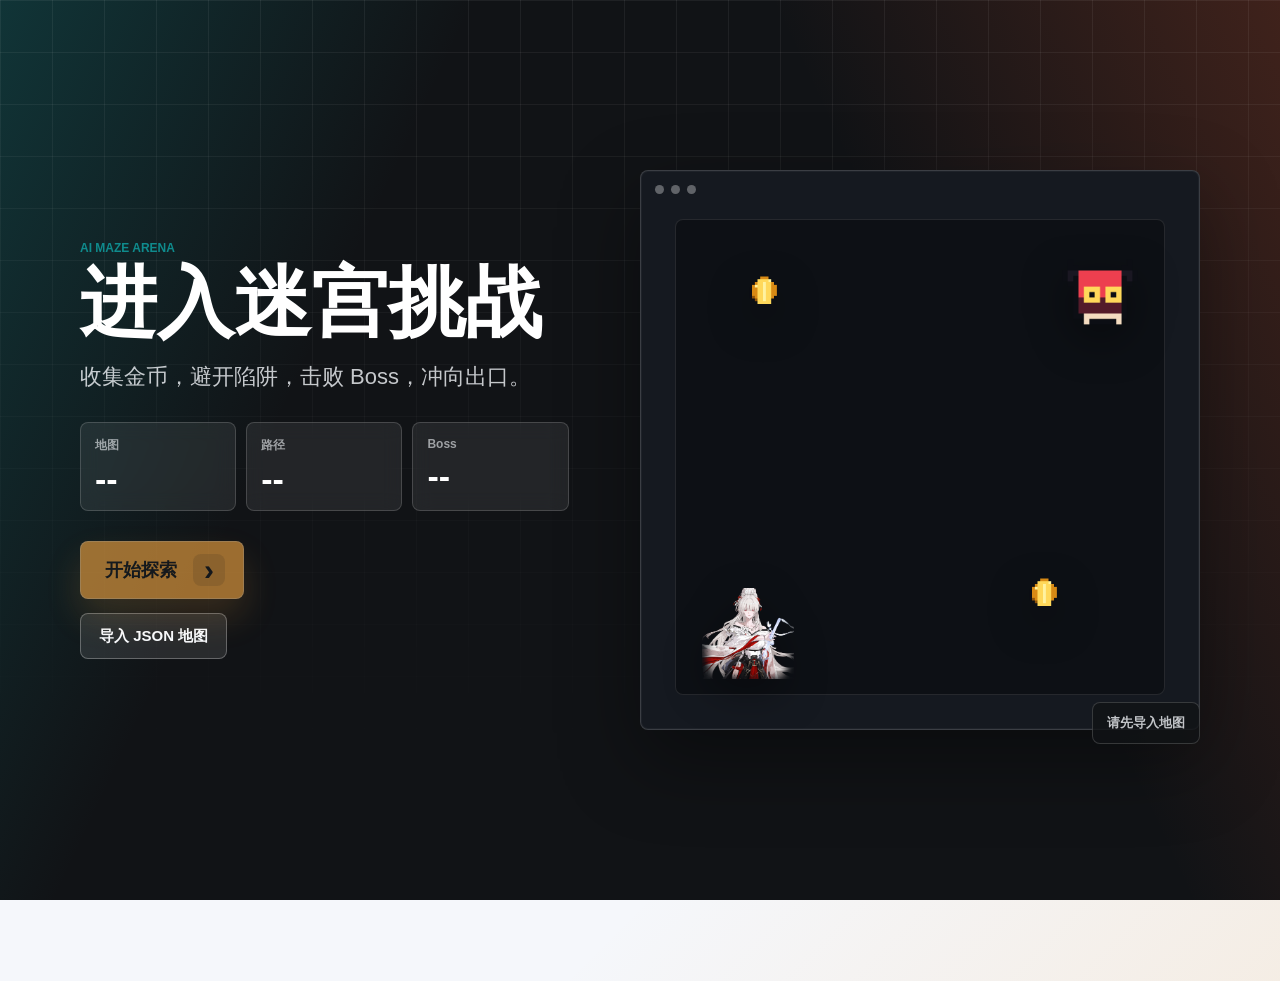
==== commit 7106e252: "Refactor code structure for improved readability and maintainability" ====
--- a/web/index.html
+++ b/web/index.html
@@ -150,6 +150,13 @@
           </div>
           <p id="mapMeta" class="meta-text">正在加载地图数据...</p>
         </section>
+
+        <section class="tool-section compare-section" aria-label="算法对比">
+          <div class="section-title">算法对比</div>
+          <button id="runCompareBtn" type="button" class="primary-btn" style="width:100%;margin-bottom:12px;">运行对比</button>
+          <div id="compareResults" class="compare-results" hidden></div>
+          <p class="meta-text" style="font-size:11px;color:var(--muted);margin-top:6px;">比较 3×3 局部贪心 vs 记忆增强全局贪心，指标：总分 / 总步数</p>
+        </section>
       </aside>
 
       <section class="stage-panel" aria-label="迷宫画布">
--- a/web/styles.css
+++ b/web/styles.css
@@ -1476,3 +1476,103 @@
     filter: blur(0);
   }
 }
+
+/* ============================================================
+   Algorithm Comparison Panel
+   ============================================================ */
+.compare-section {
+  border-top: 1px solid var(--line);
+  padding-top: 4px;
+}
+
+.compare-results {
+  margin-top: 10px;
+}
+
+.compare-header {
+  font-weight: 700;
+  font-size: 13px;
+  color: var(--ink);
+  margin-bottom: 10px;
+  letter-spacing: 0.02em;
+}
+
+.compare-cards {
+  display: flex;
+  flex-direction: column;
+  gap: 10px;
+}
+
+.compare-card {
+  background: var(--panel-strong);
+  border: 1px solid var(--line);
+  border-radius: 8px;
+  padding: 12px;
+  transition: border-color 0.2s;
+}
+
+.compare-card.compare-winner {
+  border-color: var(--green);
+  background: rgba(47, 158, 68, 0.06);
+  box-shadow: 0 0 0 2px rgba(47, 158, 68, 0.18);
+}
+
+.compare-card-title {
+  font-weight: 700;
+  font-size: 13px;
+  color: var(--ink);
+  margin-bottom: 2px;
+  display: flex;
+  align-items: center;
+  gap: 6px;
+}
+
+.compare-card-desc {
+  font-size: 11px;
+  color: var(--muted);
+  margin-bottom: 8px;
+}
+
+.compare-badge {
+  font-size: 11px;
+  background: var(--green);
+  color: #fff;
+  padding: 1px 7px;
+  border-radius: 10px;
+  font-weight: 600;
+}
+
+.compare-metrics {
+  display: grid;
+  grid-template-columns: 1fr 1fr;
+  gap: 4px 12px;
+}
+
+.compare-metric {
+  display: flex;
+  justify-content: space-between;
+  align-items: center;
+  font-size: 11px;
+  padding: 2px 0;
+}
+
+.compare-metric span {
+  color: var(--muted);
+}
+
+.compare-metric strong {
+  color: var(--ink);
+  font-weight: 700;
+}
+
+.compare-actions {
+  display: flex;
+  flex-direction: column;
+  gap: 6px;
+  margin-top: 10px;
+}
+
+.compare-actions .secondary-btn {
+  font-size: 11px;
+  padding: 5px 10px;
+}
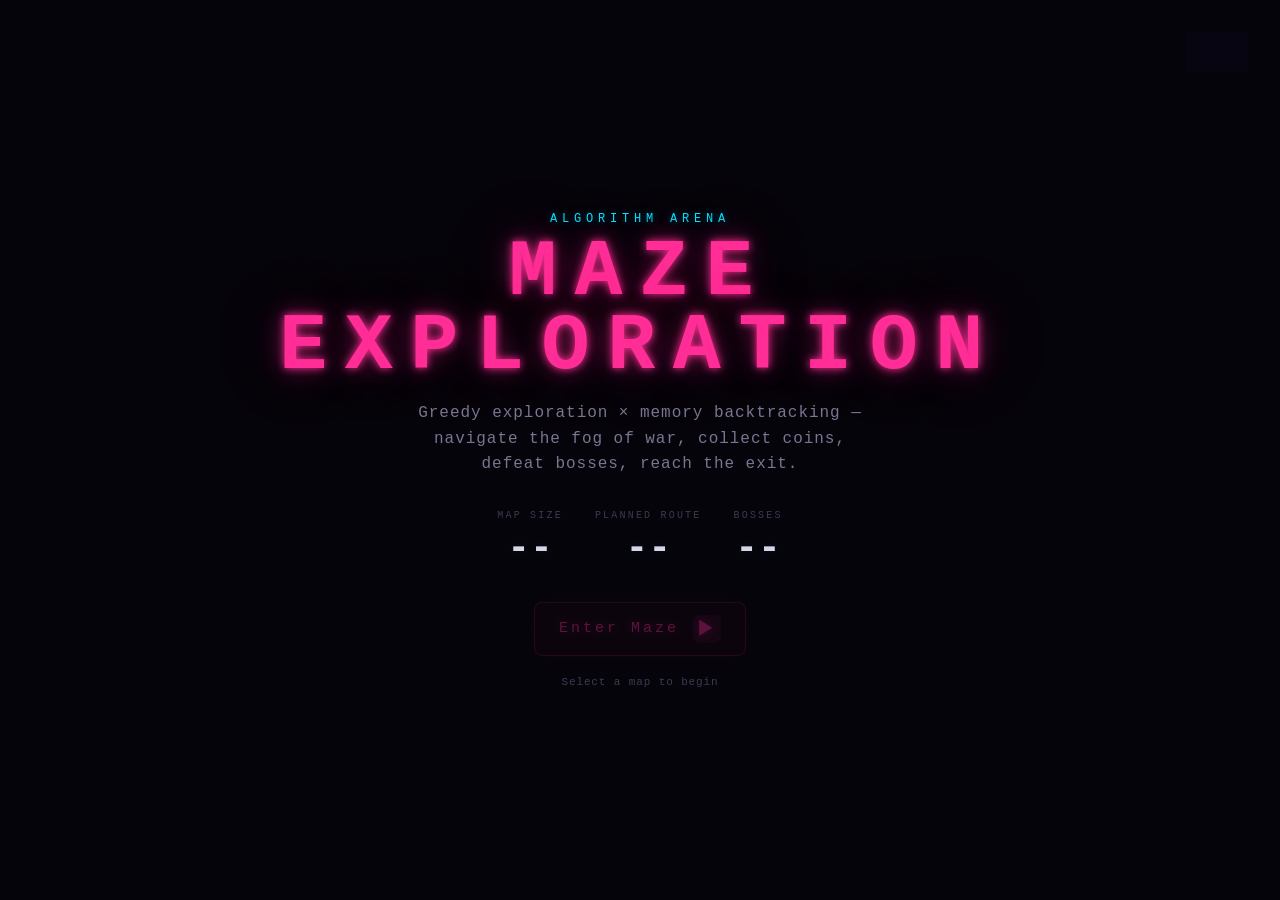
==== commit 108cf9ab: "美化登陆界面" ====
--- a/web/index.html
+++ b/web/index.html
@@ -1,253 +1,224 @@
 <!doctype html>
 <html lang="zh-CN">
-  <head>
-    <meta charset="utf-8" />
-    <meta name="viewport" content="width=device-width, initial-scale=1" />
-    <title>AI Maze 可视化面板</title>
-    <link rel="stylesheet" href="./styles.css" />
-  </head>
-  <body class="intro-active">
-    <section id="introScreen" class="intro-screen" aria-label="开始界面">
-      <div class="intro-backdrop" aria-hidden="true">
-        <div class="intro-grid-lines"></div>
-        <div class="scanline"></div>
-      </div>
-
-      <div class="intro-content">
-        <div class="intro-copy">
-          <p class="eyebrow">AI Maze Arena</p>
-          <h1>进入迷宫挑战</h1>
-          <p class="intro-tagline">收集金币，避开陷阱，击败 Boss，冲向出口。</p>
-
-          <div class="intro-stats" aria-label="地图概览">
-            <div>
-              <span>地图</span>
-              <strong id="introSize">--</strong>
-            </div>
-            <div>
-              <span>路径</span>
-              <strong id="introRoute">--</strong>
-            </div>
-            <div>
-              <span>Boss</span>
-              <strong id="introBoss">--</strong>
-            </div>
-          </div>
-
-          <button id="startGameBtn" class="start-btn" type="button">
-            <span>开始探索</span>
-            <span class="start-mark">›</span>
-          </button>
-          <button id="introImportBtn" class="intro-import-btn" type="button">
-            导入 JSON 地图
-          </button>
-        </div>
-
-        <div class="intro-visual" aria-hidden="true">
-          <div class="intro-device">
-            <div class="device-top">
-              <span></span>
-              <span></span>
-              <span></span>
-            </div>
-            <div id="introMiniMap" class="intro-mini-map"></div>
-            <img class="intro-player" src="../viz/assets/player.png" alt="" />
-            <img class="intro-boss" src="../viz/assets/boss.png" alt="" />
-            <img class="intro-coin coin-a" src="../viz/assets/coin.png" alt="" />
-            <img class="intro-coin coin-b" src="../viz/assets/coin.png" alt="" />
-          </div>
-          <div id="introMeta" class="intro-meta">正在装载地图...</div>
-        </div>
-      </div>
-    </section>
-
-    <main class="app-shell">
-      <aside class="panel control-panel" aria-label="迷宫控制台">
-        <div class="brand-block">
-          <p class="eyebrow">AI Maze Visualizer</p>
-          <h1>迷宫智能体回放</h1>
-          <div class="status-row">
-            <span id="mapName" class="status-pill">maze_15_15.json</span>
-            <span id="runState" class="status-pill accent">待机</span>
-          </div>
-        </div>
-
-        <section class="metrics-grid" aria-label="运行指标">
-          <div class="metric-tile">
-            <span>回合</span>
-            <strong id="metricRound">0</strong>
-          </div>
-          <div class="metric-tile">
-            <span>金币</span>
-            <strong id="metricCoins">0</strong>
-          </div>
-          <div class="metric-tile">
-            <span>探索</span>
-            <strong id="metricExplored">0%</strong>
-          </div>
-          <div class="metric-tile">
-            <span>路径</span>
-            <strong id="metricRoute">0</strong>
-          </div>
-        </section>
-
-        <section class="tool-section" aria-label="播放控制">
-          <div class="section-title">播放</div>
-          <div class="button-row">
-            <button id="resetBtn" type="button" class="icon-btn" aria-label="重置">↺</button>
-            <button id="prevBtn" type="button" class="icon-btn" aria-label="上一帧">‹</button>
-            <button id="playBtn" type="button" class="primary-btn" aria-label="播放或暂停">▶</button>
-            <button id="nextBtn" type="button" class="icon-btn" aria-label="下一帧">›</button>
-          </div>
-          <label class="range-field">
-            <span>进度</span>
-            <input id="timeline" type="range" min="0" max="0" value="0" />
-          </label>
-          <label class="range-field">
-            <span>速度</span>
-            <input id="speedRange" type="range" min="1" max="12" value="5" />
-            <output id="speedLabel">5x</output>
-          </label>
-        </section>
-
-        <section class="tool-section" aria-label="视图模式">
-          <div class="section-title">视图</div>
-          <div class="segmented-control" role="tablist" aria-label="显示模式">
-            <button type="button" class="segment active" data-mode="live">实况</button>
-            <button type="button" class="segment" data-mode="full">全图</button>
-            <button type="button" class="segment" data-mode="risk">风险</button>
-            <button type="button" class="segment" data-mode="reward">收益</button>
-          </div>
-
-          <div class="toggle-grid">
-            <label class="toggle-field">
-              <input id="toggleFog" type="checkbox" checked />
-              <span>迷雾</span>
-            </label>
-            <label class="toggle-field">
-              <input id="togglePath" type="checkbox" checked />
-              <span>路径</span>
-            </label>
-            <label class="toggle-field">
-              <input id="toggleHeat" type="checkbox" />
-              <span>热力</span>
-            </label>
-            <label class="toggle-field">
-              <input id="toggleSprites" type="checkbox" checked />
-              <span>贴图</span>
-            </label>
-          </div>
-        </section>
-
-        <section class="tool-section" aria-label="地图文件">
-          <div class="section-title">地图</div>
-          <div class="button-row">
-            <button id="loadDefaultBtn" type="button" class="secondary-btn">默认地图</button>
-            <label class="file-btn">
-              导入 JSON
-              <input id="fileInput" type="file" accept="application/json,.json" />
-            </label>
-          </div>
-          <p id="mapMeta" class="meta-text">正在加载地图数据...</p>
-        </section>
-
-        <section class="tool-section compare-section" aria-label="算法对比">
-          <div class="section-title">算法对比</div>
-          <button id="runCompareBtn" type="button" class="primary-btn" style="width:100%;margin-bottom:12px;">运行对比</button>
-          <div id="compareResults" class="compare-results" hidden></div>
-          <p class="meta-text" style="font-size:11px;color:var(--muted);margin-top:6px;">比较 3×3 局部贪心 vs 记忆增强全局贪心，指标：总分 / 总步数</p>
-        </section>
-      </aside>
-
-      <section class="stage-panel" aria-label="迷宫画布">
-        <div class="stage-topbar">
-          <div>
-            <p class="eyebrow">Canvas Replay</p>
-            <h2 id="phaseLabel">初始化</h2>
-          </div>
-          <div id="cellReadout" class="cell-readout">悬停查看格子</div>
-        </div>
-        <div class="canvas-frame">
-          <canvas id="mazeCanvas" width="960" height="960" aria-label="迷宫可视化画布"></canvas>
-          <div id="emptyMapPrompt" class="empty-map-prompt">
-            <p>请选择一张地图导入以开始游戏</p>
-            <button id="emptyImportBtn" type="button" class="empty-import-btn">导入 JSON 地图</button>
-          </div>
-        </div>
-      </section>
-
-      <aside class="panel insight-panel" aria-label="状态详情">
-        <section class="insight-section">
-          <div class="section-title">当前格子</div>
-          <dl class="detail-grid">
-            <div>
-              <dt>坐标</dt>
-              <dd id="tileCoord">-</dd>
-            </div>
-            <div>
-              <dt>类型</dt>
-              <dd id="tileType">-</dd>
-            </div>
-            <div>
-              <dt>权重</dt>
-              <dd id="tileWeight">-</dd>
-            </div>
-          </dl>
-        </section>
-
-        <section class="insight-section">
-          <div class="section-title">图例</div>
-          <div class="legend-grid" id="legendGrid"></div>
-        </section>
-
-        <section class="insight-section grow">
-          <div class="section-title">事件流</div>
-          <ol id="eventList" class="event-list"></ol>
-        </section>
-      </aside>
-    </main>
-
-    <div id="bossAlert" class="boss-alert" hidden aria-hidden="true">
-      <div class="boss-alert-line" aria-hidden="true"></div>
-      <section class="boss-alert-card" aria-label="Boss 战提示">
-        <span class="boss-alert-kicker">BOSS WARNING</span>
-        <strong id="bossAlertTitle">进入 Boss 战</strong>
-        <span id="bossAlertMeta">战斗链接已建立</span>
-      </section>
-      <div class="boss-alert-line" aria-hidden="true"></div>
-    </div>
-
-    <div id="bossWinAlert" class="boss-win-alert" hidden aria-hidden="true">
-      <section class="boss-win-card" aria-label="Boss 胜利提示">
-        <div class="win-trophy-stage" aria-hidden="true">
-          <span class="win-trophy trophy-left"><span></span></span>
-          <span class="win-trophy trophy-center"><span></span></span>
-          <span class="win-trophy trophy-right"><span></span></span>
-        </div>
-        <strong class="boss-win-word">WIN</strong>
-        <span id="bossWinMeta" class="boss-win-meta">Boss 已击败</span>
-      </section>
-    </div>
-
-    <div id="bossOverlay" class="boss-overlay" hidden aria-hidden="true">
-      <div class="boss-overlay-backdrop"></div>
-      <section class="boss-overlay-shell" aria-label="Boss 战斗层">
-        <div class="boss-overlay-topbar">
-          <div>
-            <p class="eyebrow">Combat Link</p>
-            <h2 id="bossOverlayTitle">Boss 战进行中</h2>
-          </div>
-          <button id="closeBossOverlayBtn" type="button" class="icon-btn" aria-label="关闭 Boss 战">×</button>
-        </div>
-        <iframe
-          id="bossOverlayFrame"
-          class="boss-overlay-frame"
-          title="Boss 战可视化"
-          loading="eager"
-        ></iframe>
-      </section>
-    </div>
-
-    <script src="./app.js?v=20260526-local" defer></script>
-  </body>
+<head>
+<meta charset="utf-8">
+<meta name="viewport" content="width=device-width, initial-scale=1">
+<title>AI Maze Exploration</title>
+<link rel="stylesheet" href="./styles.css">
+</head>
+<body class="intro-active">
+
+<div id="void-bg"></div>
+<div id="scanlines"></div>
+<div id="chroma"></div>
+<div class="glow-orb glow-orb-a"></div>
+<div class="glow-orb glow-orb-b"></div>
+<div class="glow-orb glow-orb-c"></div>
+<div id="particles"></div>
+
+<div class="corner corner-tl"></div>
+<div class="corner corner-tr"></div>
+<div class="corner corner-bl"></div>
+<div class="corner corner-br"></div>
+
+<!-- ===== INTRO SCREEN ===== -->
+<section class="intro-screen" id="introScreen" aria-label="Intro">
+  <div class="intro-grid-bg" id="introMiniMap"></div>
+  <div class="intro-overlay"></div>
+  <div class="intro-content">
+    <div class="intro-copy">
+      <p class="eyebrow">Algorithm Arena</p>
+      <h1>MAZE EXPLORATION</h1>
+      <p class="intro-tagline">Greedy exploration × memory backtracking — navigate the fog of war, collect coins, defeat bosses, reach the exit.</p>
+      <div class="intro-stats">
+        <div><span>Map Size</span><strong id="introSize">--</strong></div>
+        <div><span>Planned Route</span><strong id="introRoute">--</strong></div>
+        <div><span>Bosses</span><strong id="introBoss">--</strong></div>
+      </div>
+      <button id="startGameBtn" class="start-btn" type="button" disabled>
+        <span>Enter Maze</span><span class="start-mark">▶</span>
+      </button>
+    </div>
+  </div>
+  <div class="intro-meta" id="introMeta">Loading map data...</div>
+  <div class="map-selector" id="mapSelector">
+    <button class="map-selector-trigger" id="mapSelectorTrigger">MAPS</button>
+  </div>
+</section>
+
+<!-- ===== MAIN GAME VIEW ===== -->
+<main class="app-shell">
+
+  <!-- TOP BAR -->
+  <div class="topbar-area">
+    <div class="brand-block">
+      <p class="eyebrow" style="margin-bottom:0;">AI Maze</p>
+      <span id="mapName" class="status-pill">maze_15_15.json</span>
+      <span id="runState" class="status-pill accent">Standby</span>
+    </div>
+    <div class="minimap-wrap">
+      <div class="minimap-ring"></div>
+      <div class="minimap-label" id="phaseLabel">Loading</div>
+    </div>
+  </div>
+
+  <!-- LEFT SIDEBAR -->
+  <div class="sidebar left" id="sidebarLeft">
+    <div class="sidebar-tab" id="sidebarLeftTab"><span>M<br>E<br>N<br>U</span></div>
+    <div class="sidebar-body">
+      <div class="sidebar-inner">
+      <div class="panel glass">
+        <div class="section-title">Metrics</div>
+        <div class="metrics-grid">
+          <div class="metric-tile"><span>Round</span><strong id="metricRound">0</strong></div>
+          <div class="metric-tile"><span>Coins</span><strong id="metricCoins">0</strong></div>
+          <div class="metric-tile"><span>Explored</span><strong id="metricExplored">0%</strong></div>
+          <div class="metric-tile"><span>Route</span><strong id="metricRoute">0</strong></div>
+        </div>
+      </div>
+
+      <div class="panel glass tool-section">
+        <div class="section-title">View Mode</div>
+        <div class="segmented-control" role="tablist">
+          <button type="button" class="segment active" data-mode="live">Live</button>
+          <button type="button" class="segment" data-mode="full">Full</button>
+          <button type="button" class="segment" data-mode="risk">Risk</button>
+          <button type="button" class="segment" data-mode="reward">Reward</button>
+        </div>
+        <div class="toggle-grid">
+          <label class="toggle-field"><input id="toggleFog" type="checkbox" checked><span>Fog</span></label>
+          <label class="toggle-field"><input id="togglePath" type="checkbox" checked><span>Path</span></label>
+          <label class="toggle-field"><input id="toggleHeat" type="checkbox"><span>Heat</span></label>
+          <label class="toggle-field"><input id="toggleSprites" type="checkbox" checked><span>Sprites</span></label>
+        </div>
+      </div>
+
+      <div class="panel glass tool-section">
+        <div class="section-title">Map</div>
+        <div class="button-row">
+          <button id="loadDefaultBtn" type="button" class="secondary-btn">Default</button>
+          <label class="file-btn">Import<input id="fileInput" type="file" accept="application/json,.json"></label>
+        </div>
+        <p id="mapMeta" class="meta-text">Loading...</p>
+      </div>
+
+      <div class="panel glass tool-section compare-section">
+        <div class="section-title">Compare</div>
+        <button id="runCompareBtn" type="button" class="primary-btn" style="width:100%;margin-bottom:6px;">Run</button>
+        <div id="compareResults" class="compare-results" hidden></div>
+        <p class="meta-text" style="font-size:8px;">Local Greedy vs Global Greedy</p>
+      </div>
+      </div>
+    </div>
+  </div>
+
+  <!-- CENTER: MAZE CANVAS -->
+  <section class="stage-area">
+    <canvas id="mazeCanvas" width="960" height="960" aria-label="Maze canvas"></canvas>
+    <div id="emptyMapPrompt" class="empty-map-prompt">
+      <p>Click MAPS in the top-right to load a map</p>
+      <button id="emptyImportBtn" type="button" class="empty-import-btn">Import JSON Map</button>
+    </div>
+  </section>
+
+  <!-- RIGHT SIDEBAR -->
+  <div class="sidebar right" id="sidebarRight">
+    <div class="sidebar-tab" id="sidebarRightTab"><span>I<br>N<br>F<br>O</span></div>
+    <div class="sidebar-body">
+      <div class="sidebar-inner">
+      <div class="panel glass insight-section">
+        <div class="section-title">Current Tile</div>
+        <dl class="detail-grid">
+          <div><dt>Coord</dt><dd id="tileCoord">-</dd></div>
+          <div><dt>Type</dt><dd id="tileType">-</dd></div>
+          <div><dt>Weight</dt><dd id="tileWeight">-</dd></div>
+        </dl>
+      </div>
+
+      <div class="panel glass insight-section">
+        <div class="section-title">Legend</div>
+        <div class="legend-grid" id="legendGrid"></div>
+      </div>
+
+      <div class="panel glass insight-section grow">
+        <div class="section-title">Events</div>
+        <ol id="eventList" class="event-list"></ol>
+      </div>
+      </div>
+    </div>
+  </div>
+
+  <!-- BOTTOM BAR -->
+  <div class="bottombar-area">
+    <div id="cellReadout" class="cell-readout">Hover tile for info</div>
+    <div class="button-row">
+      <button id="resetBtn" type="button" class="icon-btn" aria-label="Reset">↺</button>
+      <button id="prevBtn" type="button" class="icon-btn" aria-label="Prev">◀</button>
+      <button id="playBtn" type="button" class="primary-btn" aria-label="Play/Pause">▶</button>
+      <button id="nextBtn" type="button" class="icon-btn" aria-label="Next">▶</button>
+      <label class="range-field" style="margin-top:0;">
+        <input id="timeline" type="range" min="0" max="0" value="0">
+      </label>
+      <label class="range-field" style="margin-top:0;">
+        <input id="speedRange" type="range" min="1" max="12" value="5">
+        <output id="speedLabel">5x</output>
+      </label>
+    </div>
+  </div>
+
+</main>
+
+<!-- ===== BOSS ALERTS ===== -->
+<div id="bossAlert" class="boss-alert" hidden aria-hidden="true">
+  <div class="boss-alert-line" aria-hidden="true"></div>
+  <section class="boss-alert-card">
+    <span class="boss-alert-kicker">BOSS ENCOUNTER</span>
+    <strong id="bossAlertTitle">Boss Encountered</strong>
+    <span id="bossAlertMeta">Combat link established</span>
+  </section>
+  <div class="boss-alert-line" aria-hidden="true"></div>
+</div>
+
+<div id="bossWinAlert" class="boss-win-alert" hidden aria-hidden="true">
+  <section class="boss-win-card">
+    <strong class="boss-win-word">VICTORY</strong>
+    <span id="bossWinMeta" class="boss-win-meta">Boss defeated</span>
+  </section>
+</div>
+
+<div id="bossOverlay" class="boss-overlay" hidden aria-hidden="true">
+  <div class="boss-overlay-backdrop"></div>
+  <section class="boss-overlay-shell">
+    <div class="boss-overlay-topbar">
+      <div>
+        <p class="eyebrow">Combat Link</p>
+        <h2 id="bossOverlayTitle">Boss Battle in progress</h2>
+      </div>
+      <button id="closeBossOverlayBtn" type="button" class="icon-btn" aria-label="关闭">✕</button>
+    </div>
+    <iframe id="bossOverlayFrame" class="boss-overlay-frame" title="Boss 战可视化" loading="eager"></iframe>
+  </section>
+</div>
+
+<script>
+(()=>{
+  var c=document.getElementById('particles');
+  var colors=['#ff2d95','#00e5ff','#ffaa00','#ff3355','#44ff88','#9b5de5','#00ffc8'];
+  var speeds=['drift','driftSlow','driftFast','driftTwinkle'];
+  var types=['dim','normal','bright','giant'];
+  for(var i=0;i<110;i++){
+    var p=document.createElement('div');
+    var typeIdx=Math.floor(Math.random()*types.length);
+    p.className='particle '+types[typeIdx];
+    p.style.left=Math.random()*100+'%';
+    p.style.background=colors[Math.floor(Math.random()*colors.length)];
+    p.style.animationName=speeds[Math.floor(Math.random()*speeds.length)];
+    p.style.animationDuration=(4+Math.random()*20)+'s';
+    p.style.animationDelay=Math.random()*16+'s';
+    c.appendChild(p);
+  }
+})();
+</script>
+<script src="./app.js" defer></script>
+</body>
 </html>
--- a/web/styles.css
+++ b/web/styles.css
@@ -1,1578 +1,675 @@
+/* ============================================================
+   AI Maze — Game UI Design System
+   Design System: Frosted glass + Neon glow + Atmospheric void
+   ============================================================ */
 :root {
-  color-scheme: light;
-  --bg: #f5f7fb;
-  --panel: #ffffff;
-  --panel-strong: #f0f3f8;
-  --ink: #171a1f;
-  --muted: #667085;
-  --line: #d8dee8;
-  --line-strong: #b7c0cf;
-  --teal: #0f8b8d;
-  --green: #2f9e44;
-  --amber: #f2a541;
-  --coral: #e4572e;
-  --violet: #6d5dfc;
-  --charcoal: #20242a;
-  --shadow: 0 18px 42px rgba(24, 31, 45, 0.12);
-}
-
-* {
-  box-sizing: border-box;
-}
-
-html,
-body {
-  min-height: 100%;
-}
-
-body {
-  margin: 0;
+  --void: #05040a;
+  --void-deep: #030308;
+  --surface: rgba(10, 8, 24, 0.85);
+  --surface-hover: rgba(15, 12, 30, 0.92);
+  --surface-border: rgba(0, 229, 255, 0.08);
+  --glass: rgba(12, 10, 26, 0.72);
+  --glass-border: rgba(0, 229, 255, 0.1);
+  --magenta: #ff2d95;
+  --magenta-glow: rgba(255, 45, 149, 0.45);
+  --magenta-dim: rgba(255, 45, 149, 0.15);
+  --cyan: #00e5ff;
+  --cyan-glow: rgba(0, 229, 255, 0.4);
+  --cyan-dim: rgba(0, 229, 255, 0.1);
+  --gold: #ffaa00;
+  --gold-glow: rgba(255, 170, 0, 0.45);
+  --gold-dim: rgba(255, 170, 0, 0.12);
+  --red: #ff3355;
+  --red-glow: rgba(255, 51, 85, 0.5);
+  --amber: #ff7700;
+  --amber-glow: rgba(255, 119, 0, 0.4);
+  --green: #44ff88;
+  --green-glow: rgba(68, 255, 136, 0.3);
+  --text: #d8d5e8;
+  --text-dim: #7a7590;
+  --text-faint: #3e3a52;
+  --font: 'Courier New', 'Consolas', 'Microsoft YaHei', monospace;
+  --safe: max(16px, 2.5vw);
+  --transition-out: 320ms cubic-bezier(0.4, 0, 0.2, 1);
+  --transition-in: 200ms cubic-bezier(0, 0, 0.2, 1);
+}
+
+/* ============================================================
+   RESET & ATMOSPHERE
+   ============================================================ */
+*, *::before, *::after { margin:0; padding:0; box-sizing:border-box; }
+html, body { width:100%; height:100%; overflow:hidden; background:transparent; font-family:var(--font); color:var(--text); }
+body { -webkit-font-smoothing:antialiased; }
+
+/* ---- Deep space background gradient (visible through transparent canvas) ---- */
+body::before {
+  content:''; position:fixed; inset:0; z-index:-1;
   background:
-    linear-gradient(135deg, rgba(15, 139, 141, 0.08), transparent 34%),
-    linear-gradient(315deg, rgba(242, 165, 65, 0.12), transparent 32%),
-    var(--bg);
-  color: var(--ink);
-  font-family: "Microsoft YaHei", "PingFang SC", "Segoe UI", Arial, sans-serif;
-}
-
-body.intro-active {
-  overflow: hidden;
-}
-
-body.overlay-open {
-  overflow: hidden;
-}
-
-button,
-input {
-  font: inherit;
-}
-
-button {
-  border: 0;
-  cursor: pointer;
-}
-
+    radial-gradient(ellipse at 25% 20%, rgba(255,45,149,0.06) 0%, transparent 55%),
+    radial-gradient(ellipse at 75% 70%, rgba(0,229,255,0.05) 0%, transparent 55%),
+    radial-gradient(ellipse at 50% 50%, rgba(6,5,10,0) 30%, rgba(3,3,8,0.92) 100%),
+    #06050a;
+}
+
+#void-bg {
+  position:fixed; inset:0; z-index:0; pointer-events:none;
+  background:
+    radial-gradient(ellipse at 30% 20%, rgba(255,45,149,0.04) 0%, transparent 55%),
+    radial-gradient(ellipse at 70% 60%, rgba(0,229,255,0.035) 0%, transparent 55%),
+    radial-gradient(ellipse at 50% 50%, rgba(6,5,10,0) 40%, rgba(3,3,8,0.92) 100%),
+    var(--void);
+}
+
+/* ---- Scanlines ---- */
+#scanlines {
+  position:fixed; inset:0; z-index:1; pointer-events:none;
+  background: repeating-linear-gradient(0deg, transparent, transparent 2px, rgba(255,45,149,0.03) 2px, rgba(255,45,149,0.03) 4px);
+}
+/* CRT vignette overlay */
+#scanlines::after {
+  content:''; position:fixed; inset:0;
+  background: radial-gradient(ellipse at center, transparent 50%, rgba(6,5,10,0.7) 95%);
+  pointer-events:none;
+}
+
+/* ---- Chromatic drift ---- */
+#chroma {
+  position:fixed; inset:0; z-index:2; pointer-events:none;
+  background: linear-gradient(180deg, rgba(255,45,149,0.012) 0%, transparent 25%, rgba(0,229,255,0.012) 55%, transparent 80%, rgba(255,170,0,0.008) 100%);
+  animation:chromaShift 9s ease-in-out infinite;
+}
+@keyframes chromaShift { 0%,100%{opacity:.4} 50%{opacity:1} }
+
+/* ---- Particles ---- */
+#particles { position:fixed; inset:0; z-index:3; pointer-events:none; }
+.particle { position:absolute; border-radius:50%; animation:drift linear infinite; }
+.particle.dim    { width:1px; height:1px; opacity:.55; }
+.particle.normal { width:2px; height:2px; opacity:.85; }
+.particle.bright { width:3px; height:3px; box-shadow:0 0 6px 1px currentColor, 0 0 14px 2px currentColor; }
+.particle.giant  { width:4px; height:4px; box-shadow:0 0 10px 2px currentColor, 0 0 24px 4px currentColor; }
+@keyframes drift {
+  0% { transform:translateY(105vh) translateX(0); opacity:0; }
+  6% { opacity:1; }
+  85% { opacity:.5; }
+  100% { transform:translateY(-8vh) translateX(50px); opacity:0; }
+}
+@keyframes driftSlow {
+  0% { transform:translateY(105vh) translateX(10px); opacity:0; }
+  10% { opacity:.7; }
+  90% { opacity:.3; }
+  100% { transform:translateY(-12vh) translateX(-30px); opacity:0; }
+}
+@keyframes driftFast {
+  0% { transform:translateY(105vh) translateX(-10px); opacity:0; }
+  4% { opacity:1; }
+  80% { opacity:.5; }
+  100% { transform:translateY(-5vh) translateX(70px); opacity:0; }
+}
+@keyframes driftTwinkle {
+  0% { transform:translateY(105vh) translateX(0) scale(1); opacity:0; }
+  15% { opacity:1; }
+  50% { transform:translateY(50vh) translateX(20px) scale(1.4); opacity:.8; }
+  85% { opacity:.3; }
+  100% { transform:translateY(-10vh) translateX(-40px) scale(0.6); opacity:0; }
+}
+
+/* ---- Corners ---- */
+.corner { position:fixed; pointer-events:none; z-index:5; width:40px; height:40px; }
+.corner-tl { top:var(--safe); left:var(--safe); border-top:1.5px solid rgba(255,45,149,0.25); border-left:1.5px solid rgba(255,45,149,0.25); }
+.corner-tr { top:var(--safe); right:var(--safe); border-top:1.5px solid rgba(0,229,255,0.25); border-right:1.5px solid rgba(0,229,255,0.25); }
+.corner-bl { bottom:var(--safe); left:var(--safe); border-bottom:1.5px solid rgba(0,229,255,0.25); border-left:1.5px solid rgba(0,229,255,0.25); }
+.corner-br { bottom:var(--safe); right:var(--safe); border-bottom:1.5px solid rgba(255,45,149,0.25); border-right:1.5px solid rgba(255,45,149,0.25); }
+
+/* ---- Extra atmospheric glow orbs ---- */
+.glow-orb {
+  position:fixed; pointer-events:none; z-index:4; border-radius:50%;
+  filter:blur(100px); opacity:.18;
+}
+.glow-orb-a { top:-10%; left:-5%; width:45vw; height:45vw; background:var(--magenta); animation:orbPulseA 6s ease-in-out infinite; }
+.glow-orb-b { bottom:-10%; right:-5%; width:40vw; height:40vw; background:var(--cyan); animation:orbPulseB 7s ease-in-out infinite; }
+.glow-orb-c { top:40%; left:30%; width:25vw; height:25vw; background:var(--gold); animation:orbPulseC 8s ease-in-out infinite; opacity:.1; }
+@keyframes orbPulseA { 0%,100%{opacity:.12;transform:scale(1)} 50%{opacity:.22;transform:scale(1.15)} }
+@keyframes orbPulseB { 0%,100%{opacity:.15;transform:scale(1)} 50%{opacity:.08;transform:scale(.9)} }
+@keyframes orbPulseC { 0%,100%{opacity:.08;transform:scale(1)} 50%{opacity:.14;transform:scale(1.2)} }
+
+/* ============================================================
+   INTRO SCREEN — Cinematic overlay with grid background
+   ============================================================ */
 .intro-screen {
-  position: fixed;
-  inset: 0;
-  z-index: 50;
-  display: grid;
-  place-items: center;
-  min-height: 100vh;
-  padding: 28px;
-  background: #111316;
-  color: #f8fbff;
-  overflow: hidden;
-  opacity: 0;
-  pointer-events: none;
-  transition: opacity 520ms ease, transform 520ms ease;
-}
-
-body.intro-active .intro-screen {
-  opacity: 1;
-  pointer-events: auto;
-}
-
-body.intro-leaving .intro-screen {
-  opacity: 0;
-  transform: translateY(-12px) scale(1.015);
-}
-
-.intro-backdrop,
-.intro-grid-lines,
-.scanline {
-  position: absolute;
-  inset: 0;
-}
-
-.intro-backdrop {
-  background:
-    linear-gradient(115deg, rgba(15, 139, 141, 0.28), transparent 28%),
-    linear-gradient(245deg, rgba(228, 87, 46, 0.22), transparent 30%),
-    #111316;
-}
-
-.intro-grid-lines {
-  background-image:
-    linear-gradient(rgba(255, 255, 255, 0.07) 1px, transparent 1px),
-    linear-gradient(90deg, rgba(255, 255, 255, 0.07) 1px, transparent 1px);
-  background-size: 52px 52px;
-  mask-image: linear-gradient(to bottom, rgba(0, 0, 0, 0.9), transparent 85%);
-  animation: gridDrift 18s linear infinite;
-}
-
-.scanline {
-  background: linear-gradient(to bottom, transparent, rgba(255, 255, 255, 0.12), transparent);
-  height: 26%;
-  top: -30%;
-  animation: scanSweep 4.8s ease-in-out infinite;
-}
-
+  position:fixed; inset:0; z-index:60;
+  display:flex; flex-direction:column; align-items:center; justify-content:center;
+  padding:max(40px,6vh) max(32px,5vw);
+  background: var(--void);
+  opacity:0; pointer-events:none;
+  transition: opacity 480ms ease;
+  overflow:hidden;
+}
+body.intro-active .intro-screen { opacity:1; pointer-events:auto; }
+body.intro-leaving .intro-screen { opacity:0; transform:translateY(-8px); }
+
+/* Grid background layer — full screen map preview */
+.intro-grid-bg {
+  position:absolute; inset:0; z-index:1;
+  display:grid; gap:2px;
+  padding:max(12px,2vh) max(12px,2vw);
+  opacity:.45;
+  mask-image: radial-gradient(ellipse at center, black 55%, transparent 95%);
+  -webkit-mask-image: radial-gradient(ellipse at center, black 55%, transparent 95%);
+  overflow:hidden;
+}
+.intro-grid-bg .mini-cell {
+  min-width:0; min-height:0; aspect-ratio:1/1;
+  border-radius:1px;
+  background:rgba(0,229,255,.22);
+  opacity:0;
+  animation:fadeCell 600ms ease forwards;
+  animation-delay:var(--cell-delay, 0ms);
+}
+@keyframes fadeCell {
+  from { opacity:0; transform:scale(.5); }
+  to { opacity:1; transform:scale(1); }
+}
+.intro-grid-bg .mini-cell.wall { background:rgba(80,70,100,.35); }
+.intro-grid-bg .mini-cell.path { background:rgba(0,229,255,.08); }
+.intro-grid-bg .mini-cell.start { background:rgba(0,229,255,.55); box-shadow:0 0 8px rgba(0,229,255,.5); }
+.intro-grid-bg .mini-cell.exit { background:rgba(200,160,220,.45); box-shadow:0 0 6px rgba(200,160,220,.3); }
+.intro-grid-bg .mini-cell.coin { background:rgba(180,160,200,.3); box-shadow:0 0 3px rgba(180,160,200,.15); }
+.intro-grid-bg .mini-cell.trap { background:rgba(255,80,80,.35); box-shadow:0 0 4px rgba(255,80,80,.2); }
+.intro-grid-bg .mini-cell.boss { background:rgba(255,45,149,.5); box-shadow:0 0 6px rgba(255,45,149,.4); }
+
+/* Subtle overlay for text readability */
+.intro-overlay {
+  position:absolute; inset:0; z-index:2;
+  background: radial-gradient(ellipse at 50% 45%, rgba(5,4,10,.08) 0%, rgba(5,4,10,.35) 100%);
+  pointer-events:none;
+}
+
+/* Content layer — centered above grid */
 .intro-content {
-  position: relative;
-  z-index: 2;
-  width: min(1120px, 100%);
-  display: grid;
-  grid-template-columns: minmax(300px, 0.9fr) minmax(360px, 1.1fr);
-  gap: 34px;
-  align-items: center;
-}
-
+  position:relative; z-index:3;
+  display:flex; flex-direction:column; align-items:center; justify-content:center;
+  text-align:center; max-width:620px; width:100%;
+}
+.intro-copy {
+  display:flex; flex-direction:column; align-items:center;
+  max-width:560px;
+}
+.eyebrow {
+  font-size:12px; letter-spacing:.4em; color:var(--cyan);
+  text-transform:uppercase;
+  text-shadow: 0 0 8px var(--cyan-glow), 0 0 20px var(--cyan-dim);
+  margin-bottom:10px;
+}
 .intro-copy h1 {
-  margin: 10px 0 0;
-  color: #fff;
-  font-size: clamp(42px, 6vw, 82px);
-  line-height: 0.98;
-  letter-spacing: 0;
-}
-
-.intro-tagline {
-  max-width: 520px;
-  margin: 20px 0 0;
-  color: rgba(248, 251, 255, 0.78);
-  font-size: clamp(17px, 2vw, 22px);
-  line-height: 1.55;
-}
-
+  font-size:clamp(44px,7vw,80px); font-weight:700; line-height:.92;
+  letter-spacing:.22em; color:var(--magenta);
+  text-shadow:
+    0 0 8px var(--magenta),
+    0 0 24px var(--magenta-glow),
+    0 0 60px var(--magenta-dim),
+    0 0 100px var(--magenta-dim);
+  animation:titlePulse 2.5s ease-in-out infinite;
+}
+@keyframes titlePulse {
+  0%,100%{
+    text-shadow:0 0 8px var(--magenta),0 0 24px var(--magenta-glow),0 0 60px var(--magenta-dim);
+  }
+  50%{
+    text-shadow:0 0 16px var(--magenta),0 0 44px var(--magenta-glow),0 0 100px var(--magenta-dim),0 0 160px var(--magenta-dim);
+  }
+}
+.intro-copy .intro-tagline {
+  margin-top:18px; color:var(--text-dim); font-size:clamp(13px,1.5vw,16px);
+  line-height:1.6; letter-spacing:.06em; max-width:480px;
+}
+
+/* Stats — no borders, just breathing space */
 .intro-stats {
-  display: grid;
-  grid-template-columns: repeat(3, minmax(0, 1fr));
-  gap: 10px;
-  margin-top: 28px;
-  max-width: 520px;
-}
-
+  display:flex; gap:32px; margin-top:32px;
+}
 .intro-stats div {
-  min-height: 78px;
-  padding: 14px;
-  border-radius: 8px;
-  border: 1px solid rgba(255, 255, 255, 0.16);
-  background: rgba(255, 255, 255, 0.08);
-  backdrop-filter: blur(10px);
-}
-
+  display:flex; flex-direction:column; align-items:center; gap:6px;
+}
 .intro-stats span {
-  display: block;
-  color: rgba(248, 251, 255, 0.58);
-  font-size: 12px;
-  font-weight: 800;
-}
-
+  font-size:10px; letter-spacing:.22em; color:var(--text-faint); text-transform:uppercase;
+}
 .intro-stats strong {
-  display: block;
-  margin-top: 8px;
-  color: #fff;
-  font-size: clamp(22px, 3vw, 34px);
-  line-height: 1;
-}
-
+  font-size:clamp(26px,3vw,38px); color:var(--text);
+  text-shadow:0 0 12px rgba(0,229,255,.12);
+}
+
+/* Start button — glow, no heavy border */
 .start-btn {
-  display: inline-flex;
-  align-items: center;
-  gap: 16px;
-  min-height: 58px;
-  margin-top: 30px;
-  padding: 0 18px 0 24px;
-  border-radius: 8px;
-  border: 1px solid rgba(255, 255, 255, 0.28);
-  background: #f2a541;
-  color: #171a1f;
-  box-shadow: 0 18px 36px rgba(242, 165, 65, 0.28);
-  font-size: 18px;
-  font-weight: 900;
-}
-
+  display:inline-flex; align-items:center; gap:14px;
+  min-height:54px; margin-top:32px; padding:0 24px;
+  border-radius:8px;
+  border:1px solid rgba(255,45,149,.3);
+  background: rgba(255,45,149,.08);
+  color:var(--magenta); font-family:var(--font); font-size:15px; letter-spacing:.2em;
+  cursor:pointer;
+  text-shadow:0 0 10px var(--magenta-glow);
+  box-shadow: 0 0 30px rgba(255,45,149,.06);
+  transition:all var(--transition-in);
+}
 .start-btn:hover {
-  transform: translateY(-2px);
-  box-shadow: 0 22px 42px rgba(242, 165, 65, 0.34);
-}
-
-.start-btn:disabled {
-  cursor: not-allowed;
-  opacity: 0.62;
-  transform: none;
-}
+  background:rgba(255,45,149,.16);
+  border-color:var(--magenta);
+  box-shadow: 0 0 40px rgba(255,45,149,.12);
+  transform:translateY(-2px);
+}
+.start-btn:disabled { opacity:.35; cursor:not-allowed; transform:none; }
+.start-mark { display:grid; place-items:center; width:28px; height:28px; border-radius:6px; background:rgba(255,45,149,.12); font-size:20px; }
 
 .intro-import-btn {
-  display: flex;
-  align-items: center;
-  justify-content: center;
-  width: fit-content;
-  min-height: 46px;
-  margin-top: 14px;
-  padding: 0 18px;
-  border-radius: 8px;
-  border: 1px solid rgba(255, 255, 255, 0.28);
-  background: rgba(255, 255, 255, 0.1);
-  color: #f8fbff;
-  font-size: 15px;
-  font-weight: 900;
-}
-
+  display:inline-flex; align-items:center; min-height:40px; margin-top:14px; padding:0 16px;
+  border-radius:6px;
+  border:1px solid rgba(0,229,255,.15); background:rgba(0,229,255,.04);
+  color:var(--cyan); font-family:var(--font); font-size:12px; letter-spacing:.16em; cursor:pointer;
+  text-shadow:0 0 6px var(--cyan-dim);
+  transition:all var(--transition-in);
+}
 .intro-import-btn:hover {
-  transform: translateY(-1px);
-  border-color: rgba(255, 255, 255, 0.46);
-  background: rgba(255, 255, 255, 0.16);
-}
-
-.start-mark {
-  display: inline-grid;
-  place-items: center;
-  width: 32px;
-  height: 32px;
-  border-radius: 8px;
-  background: rgba(23, 26, 31, 0.12);
-  font-size: 30px;
-  line-height: 1;
-}
-
+  border-color:rgba(0,229,255,.3); background:rgba(0,229,255,.08);
+  box-shadow:0 0 20px rgba(0,229,255,.06); text-shadow:0 0 12px var(--cyan-glow);
+}
+
+/* Meta text at bottom */
+.intro-meta {
+  position:relative; z-index:3;
+  margin-top:20px;
+  color:var(--text-faint); font-size:11px; letter-spacing:.08em;
+}
+
+/* Map selector — top-right button */
+.map-selector {
+  position:fixed; top:var(--safe); right:var(--safe); z-index:65;
+}
+.map-selector-trigger {
+  display:flex; align-items:center; justify-content:center;
+  height:40px; padding:0 14px;
+  border-radius:6px;
+  border:1px solid rgba(0,229,255,.12);
+  background:rgba(10,8,24,.6); backdrop-filter:blur(8px);
+  color:var(--text-dim); font-family:var(--font); font-size:11px; letter-spacing:.12em;
+  cursor:pointer; transition:all var(--transition-in);
+  user-select:none;
+}
+.map-selector-trigger:hover {
+  border-color:var(--cyan); color:var(--cyan);
+  box-shadow:0 0 14px rgba(0,229,255,.1);
+}
+.map-selector-dropdown .map-option {
+  display:block; width:100%; padding:8px 16px;
+  border:none; background:none;
+  color:var(--text-dim); font-family:var(--font); font-size:11px; letter-spacing:.08em;
+  text-align:left; cursor:pointer;
+  transition: all 120ms ease;
+}
+.map-selector-dropdown .map-option:hover {
+  color:var(--cyan); background:rgba(0,229,255,.06);
+}
+.map-selector-dropdown .map-option.active {
+  color:var(--magenta); text-shadow:0 0 6px var(--magenta-dim);
+}
+
+/* Backdrop effects (for boss page compat) */
+.intro-backdrop { position:absolute; inset:0; background: linear-gradient(115deg,rgba(255,45,149,.08),transparent 30%), linear-gradient(245deg,rgba(0,229,255,.06),transparent 30%), var(--void); }
+.intro-grid-lines { position:absolute; inset:0; background-image: linear-gradient(rgba(0,229,255,.03) 1px,transparent 1px), linear-gradient(90deg,rgba(0,229,255,.03) 1px,transparent 1px); background-size:44px 44px; mask-image:linear-gradient(to bottom,rgba(0,0,0,.9),transparent 85%); animation:gridDrift 18s linear infinite; }
+@keyframes gridDrift { from{background-position:0 0,0 0} to{background-position:88px 44px,88px 44px} }
+.scanline { position:absolute; inset:0; background:linear-gradient(to bottom,transparent,rgba(0,229,255,.05),transparent); height:26%; top:-30%; animation:sweep 4.8s ease-in-out infinite; pointer-events:none; }
+@keyframes sweep { 0%,18%{transform:translateY(0);opacity:0} 38%{opacity:1} 100%{transform:translateY(520%);opacity:0} }
+
+/* ============================================================
+   MAIN GAME VIEW — Full-screen canvas + collapsible sidebars
+   ============================================================ */
+.app-shell {
+  position:relative; z-index:10;
+  width:100%; height:100vh;
+  display:grid;
+  grid-template-rows: auto 1fr auto;
+  grid-template-columns: 1fr;
+  grid-template-areas: "top" "stage" "bottom";
+  transition: opacity 420ms ease, filter 480ms ease;
+}
+body.intro-active .app-shell { opacity:0; filter:blur(12px); pointer-events:none; }
+body.intro-leaving .app-shell { opacity:1; filter:blur(0); pointer-events:auto; }
+
+/* ---- Top bar (overlaid on canvas) ---- */
+.topbar-area {
+  grid-area:top;
+  display:flex; align-items:center; justify-content:space-between; gap:12px;
+  padding:max(10px,1.5vh) var(--safe);
+  background:linear-gradient(180deg, rgba(5,4,10,.85) 0%, rgba(5,4,10,.4) 70%, transparent 100%);
+  z-index:20;
+}
+.topbar-area .brand-block {
+  display:flex; align-items:center; gap:10px;
+}
+
+/* ---- Stage area (full canvas) ---- */
+.stage-area {
+  grid-area:stage; position:relative; z-index:1;
+  min-height:0;
+  display:flex; align-items:center; justify-content:center;
+  padding:8px;
+}
+#mazeCanvas {
+  display:block;
+  width:100%; height:100%;
+  image-rendering:crisp-edges; image-rendering:pixelated;
+  border:1px solid rgba(0,229,255,0.08);
+  box-shadow:
+    0 0 40px rgba(255,45,149,0.04),
+    0 0 80px rgba(0,229,255,0.04),
+    inset 0 0 60px rgba(0,229,255,0.02);
+}
+.empty-map-prompt {
+  position:absolute; inset:0; z-index:5;
+  display:flex; flex-direction:column; align-items:center; justify-content:center; gap:14px;
+  background: radial-gradient(circle at 50% 45%,rgba(255,45,149,.04),transparent 45%), var(--void);
+}
+.empty-map-prompt[hidden]{display:none}
+.empty-map-prompt p { font-size:14px; color:var(--text-dim); letter-spacing:.12em; }
+
+/* ---- Collapsible Sidebars ---- */
+.sidebar {
+  position:absolute; top:0; bottom:0; z-index:25;
+  display:flex; pointer-events:none;
+}
+.sidebar.left { left:0; flex-direction:row; }
+.sidebar.right { right:0; flex-direction:row-reverse; }
+
+.sidebar-tab {
+  width:28px; flex-shrink:0;
+  display:flex; align-items:center; justify-content:center;
+  background:rgba(10,8,24,.8); backdrop-filter:blur(12px);
+  border:1px solid rgba(0,229,255,.08);
+  cursor:pointer; pointer-events:auto;
+  transition: all var(--transition-in);
+}
+.sidebar.left .sidebar-tab { border-left:none; border-radius:0 6px 6px 0; }
+.sidebar.right .sidebar-tab { border-right:none; border-radius:6px 0 0 6px; }
+.sidebar-tab:hover { border-color:var(--cyan); background:rgba(0,229,255,.08); }
+.sidebar-tab span {
+  writing-mode:vertical-rl; text-orientation:mixed;
+  font-family:var(--font); font-size:10px; letter-spacing:.3em;
+  color:var(--text-faint); user-select:none;
+}
+.sidebar-tab:hover span { color:var(--cyan); text-shadow:0 0 8px var(--cyan-dim); }
+
+.sidebar-body {
+  width:0; overflow-y:auto; overflow-x:hidden;
+  background:rgba(8,6,18,.94); backdrop-filter:blur(18px);
+  transition: width 220ms cubic-bezier(.16,1,.3,1);
+  pointer-events:auto;
+}
+.sidebar-body::-webkit-scrollbar { width:4px; }
+.sidebar-body::-webkit-scrollbar-track { background:transparent; }
+.sidebar-body::-webkit-scrollbar-thumb { background:rgba(0,229,255,.12); border-radius:2px; }
+.sidebar-body::-webkit-scrollbar-thumb:hover { background:rgba(0,229,255,.25); }
+
+.sidebar.open .sidebar-body { width:280px; }
+
+.sidebar-inner {
+  display:flex; flex-direction:column; gap:8px;
+  padding:14px 16px; min-width:280px; min-height:100%;
+}
+.sidebar-inner .panel {
+  background:rgba(10,8,24,.5);
+  border:1px solid rgba(0,229,255,.05);
+  border-radius:6px; padding:12px 14px;
+}
+.sidebar-inner .section-title {
+  font-size:10px; letter-spacing:.22em; color:var(--cyan);
+  text-shadow:0 0 6px var(--cyan-dim);
+  margin-bottom:10px;
+}
+
+/* Sidebar metrics — clearer numbers */
+.sidebar-inner .metrics-grid {
+  display:grid; grid-template-columns:repeat(2,1fr); gap:6px;
+}
+.sidebar-inner .metric-tile {
+  padding:10px 12px; border-radius:5px;
+  border:1px solid rgba(0,229,255,.06); background:rgba(10,8,24,.4);
+}
+.sidebar-inner .metric-tile span { font-size:9px; letter-spacing:.15em; color:var(--text-faint); }
+.sidebar-inner .metric-tile strong { font-size:22px; color:var(--text); margin-top:4px; }
+
+/* Sidebar detail grid */
+.sidebar-inner .detail-grid { display:grid; grid-template-columns:repeat(3,1fr); gap:5px; margin:0; }
+.sidebar-inner .detail-grid div {
+  padding:8px 10px; border-radius:4px;
+  border:1px solid rgba(0,229,255,.05); background:rgba(10,8,24,.4);
+}
+.sidebar-inner .detail-grid dt { font-size:8px; letter-spacing:.12em; color:var(--text-faint); text-transform:uppercase; }
+.sidebar-inner .detail-grid dd { font-size:12px; color:var(--text); font-weight:700; margin-top:3px; }
+
+/* Sidebar legend */
+.sidebar-inner .legend-grid { display:grid; grid-template-columns:repeat(2,1fr); gap:5px; }
+.sidebar-inner .legend-item {
+  display:flex; align-items:center; gap:6px; min-height:26px;
+  padding:5px 7px; border-radius:4px;
+  border:1px solid rgba(0,229,255,.05); background:rgba(10,8,24,.4);
+  font-size:10px; color:var(--text-dim); letter-spacing:.04em;
+}
+.sidebar-inner .legend-swatch { width:14px; height:14px; border-radius:3px; flex-shrink:0; }
+
+/* Sidebar event list */
+.sidebar-inner .event-list { margin:0; padding:0; list-style:none; max-height:180px; overflow:auto; }
+.sidebar-inner .event-list::-webkit-scrollbar { width:3px; }
+.sidebar-inner .event-list::-webkit-scrollbar-thumb { background:rgba(0,229,255,.1); border-radius:2px; }
+.sidebar-inner .event-list li {
+  display:grid; grid-template-columns:42px 1fr; gap:8px;
+  padding:7px 0; border-bottom:1px solid rgba(0,229,255,.04);
+  font-size:11px;
+}
+.sidebar-inner .event-round { color:var(--cyan); font-weight:700; font-size:10px; }
+.sidebar-inner .event-copy { color:var(--text-dim); line-height:1.4; }
+
+/* Sidebar buttons/toggles — match panel style */
+.sidebar-inner .button-row { display:flex; gap:5px; flex-wrap:wrap; }
+.sidebar-inner .tool-section { padding-top:0; border-top:none; }
+.sidebar-inner .segmented-control { margin-bottom:8px; }
+.sidebar-inner .meta-text { font-size:9px; color:var(--text-faint); }
+
+/* ---- Shared interactive elements ---- */
+.button-row { display:flex; gap:6px; align-items:center; flex-wrap:wrap; }
+.icon-btn, .primary-btn, .secondary-btn, .file-btn {
+  min-height:32px; border-radius:4px; font-family:var(--font);
+  cursor:pointer; transition:all var(--transition-in);
+}
+.icon-btn {
+  width:34px; font-size:16px; display:inline-flex; align-items:center; justify-content:center;
+  border:1px solid rgba(0,229,255,.12); background:rgba(0,229,255,.04); color:var(--text);
+}
+.icon-btn:hover { border-color:var(--cyan); background:rgba(0,229,255,.08); box-shadow:0 0 10px rgba(0,229,255,.08); }
+.primary-btn {
+  min-width:48px; padding:0 12px; font-size:13px; letter-spacing:.1em;
+  border:1px solid var(--magenta); background:var(--magenta-dim); color:var(--magenta);
+  text-shadow:0 0 6px var(--magenta-dim);
+}
+.primary-btn:hover { background:rgba(255,45,149,.2); box-shadow:0 0 14px var(--magenta-dim); }
+.secondary-btn, .file-btn {
+  display:inline-flex; align-items:center; justify-content:center;
+  padding:0 10px; font-size:10px; letter-spacing:.08em;
+  border:1px solid rgba(0,229,255,.1); background:rgba(0,229,255,.03); color:var(--text-dim);
+}
+.secondary-btn:hover, .file-btn:hover { border-color:var(--cyan); color:var(--cyan); background:rgba(0,229,255,.06); }
+.file-btn { position:relative; overflow:hidden; }
+.file-btn input { position:absolute; inline-size:1px; block-size:1px; opacity:0; pointer-events:none; }
+
+/* Range / Segments / Toggles */
+.range-field { margin-top:8px; display:grid; grid-template-columns:36px 1fr auto; gap:6px; align-items:center; font-size:10px; color:var(--text-dim); }
+.range-field output { min-width:22px; color:var(--cyan); font-weight:700; text-align:right; font-size:10px; }
+input[type="range"] { width:100%; accent-color:var(--magenta); }
+
+.segmented-control {
+  display:grid; grid-template-columns:repeat(4,1fr); padding:2px;
+  border:1px solid rgba(0,229,255,.08); border-radius:4px; background:rgba(0,229,255,.02);
+}
+.segment {
+  min-height:28px; border:none; border-radius:3px; background:transparent;
+  color:var(--text-dim); font-family:var(--font); font-size:10px; letter-spacing:.08em;
+  cursor:pointer; transition:all var(--transition-in);
+}
+.segment.active { background:var(--magenta-dim); color:var(--magenta); text-shadow:0 0 6px var(--magenta-dim); }
+
+.toggle-grid { display:grid; grid-template-columns:repeat(2,1fr); gap:5px; margin-top:8px; }
+.toggle-field {
+  display:flex; align-items:center; gap:5px; min-height:28px; padding:4px 7px;
+  border-radius:3px; border:1px solid rgba(0,229,255,.06); background:rgba(10,8,24,.4);
+  font-size:10px; color:var(--text-dim); cursor:pointer; letter-spacing:.06em;
+}
+.toggle-field input { accent-color:var(--magenta); }
+
+.compare-card { padding:8px 10px; border-radius:4px; border:1px solid rgba(0,229,255,.06); background:rgba(10,8,24,.4); }
+.compare-card.compare-winner { border-color:var(--green); background:rgba(68,255,136,.04); }
+.compare-badge { font-size:9px; background:var(--green); color:var(--void); padding:1px 6px; border-radius:6px; }
+.compare-metrics { display:grid; grid-template-columns:1fr 1fr; gap:2px 8px; margin-top:4px; }
+.compare-metric { display:flex; justify-content:space-between; font-size:9px; }
+.compare-metric span { color:var(--text-faint); }
+.compare-actions { display:flex; flex-direction:column; gap:4px; margin-top:6px; }
+.compare-actions .secondary-btn { font-size:9px; padding:3px 8px; }
+
+.number-field { display:grid; grid-template-columns:56px 1fr; gap:6px; align-items:center; margin-top:6px; }
+.number-field span { font-size:9px; color:var(--text-dim); letter-spacing:.1em; }
+.number-field input {
+  min-height:28px; padding:2px 6px; border-radius:3px;
+  border:1px solid rgba(0,229,255,.1); background:rgba(10,8,24,.5);
+  color:var(--text); font-family:var(--font); font-size:11px;
+}
+
+/* Base panel styles (for boss page compat) */
+.panel { background:var(--glass); border:1px solid var(--glass-border); border-radius:6px; padding:14px; backdrop-filter:blur(10px); }
+.panel.glass { background:rgba(10,8,24,.55); }
+.section-title {
+  font-size:9px; letter-spacing:.25em; color:var(--cyan); text-transform:uppercase;
+  margin-bottom:8px; text-shadow:0 0 6px var(--cyan-dim);
+}
+.compare-section { border-top:1px solid rgba(0,229,255,.04); padding-top:4px; }
+.compare-results { margin-top:6px; }
+.tool-section, .insight-section { border-top:1px solid rgba(0,229,255,.04); padding-top:10px; }
+.insight-section.grow { flex:1; min-height:0; display:flex; flex-direction:column; }
+.status-row { display:flex; gap:6px; }
+.status-pill {
+  display:inline-flex; align-items:center; min-height:24px; padding:2px 8px;
+  border-radius:3px; font-size:9px; letter-spacing:.1em;
+  border:1px solid rgba(0,229,255,.12); background:rgba(0,229,255,.04); color:var(--cyan);
+}
+.status-pill.accent { border-color:rgba(255,45,149,.2); background:rgba(255,45,149,.05); color:var(--magenta); text-shadow:0 0 6px var(--magenta-dim); }
+.minimap-wrap { display:flex; flex-direction:column; align-items:flex-end; gap:4px; }
+.minimap-ring {
+  position:relative; width:80px; height:80px; border-radius:50%;
+  border:1.5px solid rgba(0,229,255,.25);
+  background: radial-gradient(circle,rgba(0,229,255,.04) 0%,rgba(10,8,24,.7) 70%);
+  box-shadow: inset 0 0 20px rgba(0,229,255,.05), 0 0 14px rgba(0,229,255,.06);
+  overflow:hidden;
+}
+.minimap-label { font-size:8px; letter-spacing:.25em; color:var(--cyan); opacity:.5; text-transform:uppercase; }
+.meta-text { margin:6px 0 0; font-size:9px; color:var(--text-faint); letter-spacing:.06em; }
+.empty-import-btn {
+  min-height:36px; padding:0 16px; border-radius:4px;
+  border:1px solid var(--gold); background:var(--gold-dim);
+  color:var(--gold); font-family:var(--font); font-size:11px; letter-spacing:.12em; cursor:pointer;
+}
+.empty-import-btn:hover { background:rgba(255,170,0,.15); box-shadow:0 0 14px var(--gold-dim); }
+
+/* ---- Bottom bar (overlaid) ---- */
+.bottombar-area {
+  grid-area:bottom; z-index:20;
+  display:flex; align-items:center; justify-content:space-between; gap:10px;
+  padding:max(8px,1vh) var(--safe);
+  background:linear-gradient(0deg, rgba(5,4,10,.85) 0%, rgba(5,4,10,.4) 70%, transparent 100%);
+}
+.bottombar-area .cell-readout {
+  max-width:220px; padding:4px 8px;
+  border-radius:3px; border:1px solid rgba(0,229,255,.06);
+  background:rgba(10,8,24,.4);
+  font-size:10px; color:var(--text-dim); letter-spacing:.06em;
+  white-space:nowrap; overflow:hidden; text-overflow:ellipsis;
+}
+
+/* ============================================================
+   BOSS ALERT — Dramatic overlay
+   ============================================================ */
 .boss-alert {
-  position: fixed;
-  inset: 0;
-  z-index: 65;
-  display: flex;
-  flex-direction: column;
-  align-items: center;
-  justify-content: center;
-  padding: 20px;
-  pointer-events: none;
-}
-
-.boss-alert[hidden] {
-  display: none;
-}
-
+  position:fixed; inset:0; z-index:70;
+  display:flex; flex-direction:column; align-items:center; justify-content:center;
+  padding:20px; pointer-events:none;
+}
+.boss-alert[hidden]{display:none}
 .boss-alert-card {
-  position: relative;
-  width: min(360px, calc(100vw - 40px));
-  padding: 16px 18px 17px;
-  border-radius: 8px;
-  border: 1px solid rgba(255, 255, 255, 0.3);
-  background:
-    linear-gradient(125deg, rgba(228, 87, 46, 0.96), rgba(242, 165, 65, 0.92) 45%, rgba(27, 31, 38, 0.98));
-  color: #fff;
-  box-shadow:
-    0 18px 44px rgba(228, 87, 46, 0.34),
-    0 0 0 1px rgba(255, 255, 255, 0.08) inset;
-  text-align: center;
-  overflow: hidden;
-}
-
-.boss-alert-card::before {
-  content: "";
-  position: absolute;
-  inset: 0;
-  background: linear-gradient(100deg, transparent 0%, rgba(255, 255, 255, 0.42) 46%, transparent 62%);
-  transform: translateX(-120%);
-}
-
-.boss-alert-kicker,
-.boss-alert-card span {
-  display: block;
-}
-
-.boss-alert-kicker {
-  color: rgba(255, 255, 255, 0.72);
-  font-size: 11px;
-  font-weight: 900;
-  letter-spacing: 0;
-}
-
-.boss-alert-card strong {
-  display: block;
-  margin-top: 5px;
-  color: #fff;
-  font-size: 24px;
-  line-height: 1.12;
-  letter-spacing: 0;
-}
-
-#bossAlertMeta {
-  margin-top: 6px;
-  color: rgba(255, 255, 255, 0.76);
-  font-size: 12px;
-  font-weight: 800;
-}
-
+  position:relative; width:min(340px,calc(100vw - 36px)); padding:18px 20px 20px;
+  border-radius:6px; border:1px solid rgba(255,51,85,.35);
+  background: linear-gradient(135deg,rgba(255,51,85,.88),rgba(255,119,0,.8) 45%,rgba(15,10,28,.96));
+  color:#fff; text-align:center;
+  box-shadow: 0 24px 56px rgba(255,51,85,.22), 0 0 0 1px rgba(255,255,255,.05) inset;
+  overflow:hidden;
+}
+.boss-alert-kicker { display:block; font-size:9px; letter-spacing:.3em; color:rgba(255,255,255,.65); }
+.boss-alert-card strong { display:block; margin-top:6px; font-size:20px; letter-spacing:.14em; }
+#bossAlertMeta { margin-top:6px; font-size:10px; color:rgba(255,255,255,.65); }
 .boss-alert-line {
-  width: min(420px, calc(100vw - 36px));
-  height: 10px;
-  margin: 9px 0;
-  border-radius: 999px;
-  border: 1px solid rgba(255, 255, 255, 0.24);
-  background:
-    repeating-linear-gradient(
-      135deg,
-      #f2a541 0 12px,
-      #1b1f26 12px 24px
-    );
-  box-shadow: 0 8px 24px rgba(0, 0, 0, 0.26);
-  transform-origin: center;
-}
-
-.boss-alert.is-visible .boss-alert-card {
-  animation: bossAlertPop 820ms cubic-bezier(0.16, 1, 0.3, 1) both;
-}
-
-.boss-alert.is-visible .boss-alert-card::before {
-  animation: bossAlertSweep 620ms ease 110ms both;
-}
-
-.boss-alert.is-visible .boss-alert-line {
-  animation: bossAlertLine 820ms cubic-bezier(0.16, 1, 0.3, 1) both;
-}
-
-.boss-win-alert {
-  position: fixed;
-  inset: 0;
-  z-index: 66;
-  display: grid;
-  place-items: center;
-  padding: 20px;
-  pointer-events: none;
-}
-
-.boss-win-alert[hidden] {
-  display: none;
-}
-
+  width:min(380px,calc(100vw - 28px)); height:6px; margin:10px 0; border-radius:99px;
+  border:1px solid rgba(255,255,255,.15);
+  background: repeating-linear-gradient(135deg,var(--red) 0 10px,#1a1228 10px 20px);
+  box-shadow:0 6px 20px rgba(0,0,0,.3);
+}
+.boss-alert.is-visible .boss-alert-card { animation:bossCardIn 700ms cubic-bezier(.16,1,.3,1) both; }
+.boss-alert.is-visible .boss-alert-line { animation:bossLineIn 700ms cubic-bezier(.16,1,.3,1) both; }
+@keyframes bossCardIn { 0%{opacity:0;transform:translateY(12px) scale(.92)} 24%{opacity:1;transform:translateY(0) scale(1.03)} 100%{transform:translateY(0) scale(1)} }
+@keyframes bossLineIn { 0%{opacity:0;transform:scaleX(.25)} 24%{opacity:1;transform:scaleX(1.03)} 100%{transform:scaleX(1)} }
+
+/* Boss WIN */
+.boss-win-alert { position:fixed; inset:0; z-index:71; display:grid; place-items:center; padding:20px; pointer-events:none; }
+.boss-win-alert[hidden]{display:none}
 .boss-win-card {
-  position: relative;
-  width: min(380px, calc(100vw - 38px));
-  min-height: 178px;
-  padding: 22px 20px 18px;
-  border-radius: 8px;
-  border: 1px solid rgba(255, 255, 255, 0.32);
-  background:
-    radial-gradient(circle at 50% 22%, rgba(255, 247, 237, 0.28), transparent 30%),
-    linear-gradient(135deg, rgba(34, 197, 94, 0.96), rgba(242, 165, 65, 0.94) 45%, rgba(23, 26, 31, 0.98));
-  color: #fff;
-  box-shadow:
-    0 22px 52px rgba(34, 197, 94, 0.3),
-    0 0 42px rgba(242, 165, 65, 0.18),
-    0 0 0 1px rgba(255, 255, 255, 0.08) inset;
-  text-align: center;
-  overflow: hidden;
-}
-
-.boss-win-card::before {
-  content: "";
-  position: absolute;
-  inset: -40% -20%;
-  background:
-    conic-gradient(from 90deg, transparent, rgba(255, 255, 255, 0.22), transparent 34%),
-    radial-gradient(circle, rgba(255, 255, 255, 0.22), transparent 58%);
-  opacity: 0;
-}
-
-.win-trophy-stage {
-  position: relative;
-  height: 78px;
-  margin-bottom: 0;
-}
-
-.win-trophy {
-  position: absolute;
-  left: 50%;
-  top: 4px;
-  width: 56px;
-  height: 66px;
-  transform: translateX(-50%) scale(0.3);
-  transform-origin: 50% 78%;
-  opacity: 0;
-  filter:
-    drop-shadow(0 12px 18px rgba(54, 35, 7, 0.36))
-    drop-shadow(0 0 16px rgba(255, 214, 74, 0.34));
-}
-
-.win-trophy::before {
-  content: "";
-  position: absolute;
-  z-index: 2;
-  left: 8px;
-  top: 10px;
-  width: 40px;
-  height: 31px;
-  border-radius: 7px 7px 18px 18px;
-  clip-path: polygon(0 0, 100% 0, 88% 72%, 68% 96%, 50% 100%, 32% 96%, 12% 72%);
-  background:
-    linear-gradient(105deg, transparent 10%, rgba(255, 255, 255, 0.65) 22%, transparent 34%),
-    linear-gradient(90deg, #8a4c00 0%, #e09a16 17%, #fff2a0 38%, #f8bf31 52%, #c87800 74%, #6e3a00 100%);
-  box-shadow:
-    inset 0 4px 0 rgba(255, 255, 255, 0.52),
-    inset 0 -8px 10px rgba(101, 54, 0, 0.35),
-    0 2px 0 #6f3f00;
-}
-
-.win-trophy::after {
-  content: "";
-  position: absolute;
-  z-index: 2;
-  left: 8px;
-  top: 40px;
-  width: 40px;
-  height: 26px;
-  border-radius: 0 0 5px 5px;
-  background:
-    linear-gradient(90deg, #8a4c00, #f1b62a 45%, #ffe476 58%, #9a5700) 14px 0 / 12px 15px no-repeat,
-    linear-gradient(90deg, #744000, #d89312 22%, #ffe16c 50%, #a45f00 78%, #5d3300) 7px 13px / 26px 7px no-repeat,
-    linear-gradient(90deg, #5c3200, #bc7410 20%, #ffdf68 48%, #985400 80%, #482700) 0 18px / 40px 8px no-repeat;
-}
-
-.win-trophy span {
-  position: absolute;
-  z-index: 3;
-  left: 7px;
-  top: 6px;
-  width: 42px;
-  height: 9px;
-  border-radius: 999px;
-  background: linear-gradient(90deg, #7d4300, #eaa51d 24%, #fff5ad 48%, #d58708 78%, #6e3900);
-  box-shadow:
-    inset 0 2px 1px rgba(255, 255, 255, 0.58),
-    0 2px 0 rgba(101, 54, 0, 0.62);
-}
-
-.win-trophy span::before,
-.win-trophy span::after {
-  content: "";
-  position: absolute;
-  z-index: 1;
-  top: 6px;
-  width: 18px;
-  height: 22px;
-  border: 5px solid #eaa51d;
-  border-bottom-color: #9d5d00;
-  border-radius: 999px;
-  box-shadow: inset 0 2px 4px rgba(255, 238, 147, 0.36);
-}
-
-.win-trophy span::before {
-  left: -13px;
-  border-right: 0;
-  transform: rotate(-8deg);
-}
-
-.win-trophy span::after {
-  right: -13px;
-  border-left: 0;
-  transform: rotate(8deg);
-}
-
-.boss-win-word {
-  display: block;
-  color: #fff;
-  font-size: 58px;
-  line-height: 0.92;
-  letter-spacing: 0;
-  text-shadow:
-    0 4px 0 rgba(23, 26, 31, 0.5),
-    0 0 28px rgba(255, 255, 255, 0.42);
-  transform: translateY(-80px) scale(2.2);
-  opacity: 0;
-}
-
-.boss-win-meta {
-  display: block;
-  margin-top: 9px;
-  color: rgba(255, 255, 255, 0.78);
-  font-size: 13px;
-  font-weight: 900;
-}
-
-.boss-win-alert.is-visible .boss-win-card {
-  animation: bossWinCardPop 1180ms cubic-bezier(0.16, 1, 0.3, 1) both;
-}
-
-.boss-win-alert.is-visible .boss-win-card::before {
-  animation: bossWinGlowSweep 1320ms ease 120ms both;
-}
-
-.boss-win-alert.is-visible .trophy-center {
-  animation: trophyFirst 900ms cubic-bezier(0.16, 1, 0.3, 1) 80ms both;
-}
-
-.boss-win-alert.is-visible .trophy-left {
-  animation: trophyUnfoldLeft 960ms cubic-bezier(0.16, 1, 0.3, 1) 260ms both;
-}
-
-.boss-win-alert.is-visible .trophy-right {
-  animation: trophyUnfoldRight 960ms cubic-bezier(0.16, 1, 0.3, 1) 260ms both;
-}
-
-.boss-win-alert.is-visible .boss-win-word {
-  animation: winWordSlam 880ms cubic-bezier(0.18, 1.28, 0.2, 1) 620ms both;
-}
-
-.boss-overlay {
-  position: fixed;
-  inset: 0;
-  z-index: 70;
-  display: grid;
-  place-items: center;
-  padding: 18px;
-  animation: bossOverlayFadeIn 260ms ease both;
-}
-
-.boss-overlay[hidden] {
-  display: none;
-}
-
-.boss-overlay-backdrop {
-  position: absolute;
-  inset: 0;
-  background: rgba(8, 11, 18, 0.78);
-  backdrop-filter: blur(6px);
-  animation: bossBackdropIn 320ms ease both;
-}
-
+  position:relative; width:min(360px,calc(100vw - 36px)); padding:22px 18px 18px;
+  border-radius:6px; border:1px solid rgba(68,255,136,.28);
+  background: linear-gradient(135deg,rgba(68,255,136,.85),rgba(255,170,0,.78) 45%,rgba(15,10,28,.95));
+  color:#fff; text-align:center;
+  box-shadow: 0 20px 50px rgba(68,255,136,.18), 0 0 0 1px rgba(255,255,255,.05) inset;
+  overflow:hidden;
+}
+.boss-win-word { display:block; font-size:48px; letter-spacing:.15em; text-shadow:0 4px 0 rgba(0,0,0,.4),0 0 30px rgba(255,255,255,.25); }
+.boss-win-meta { display:block; margin-top:8px; font-size:11px; color:rgba(255,255,255,.7); letter-spacing:.1em; }
+.boss-win-alert.is-visible .boss-win-card { animation:winPop 700ms cubic-bezier(.16,1,.3,1) both; }
+.boss-win-alert.is-visible .boss-win-word { animation:winSlam 600ms cubic-bezier(.18,1.28,.2,1) 250ms both; }
+@keyframes winPop { 0%{opacity:0;transform:translateY(16px) scale(.9)} 100%{opacity:1;transform:translateY(0) scale(1)} }
+@keyframes winSlam { 0%{opacity:0;transform:translateY(-50px) scale(2)} 100%{opacity:1;transform:translateY(0) scale(1)} }
+
+/* Boss overlay */
+.boss-overlay { position:fixed; inset:0; z-index:75; display:grid; place-items:center; padding:14px; }
+.boss-overlay[hidden]{display:none}
+.boss-overlay-backdrop { position:absolute; inset:0; background:rgba(3,3,8,.82); backdrop-filter:blur(8px); }
 .boss-overlay-shell {
-  position: relative;
-  z-index: 1;
-  width: min(1440px, 100%);
-  height: min(92vh, 980px);
-  display: grid;
-  grid-template-rows: auto minmax(0, 1fr);
-  gap: 12px;
-  padding: 14px;
-  border-radius: 8px;
-  border: 1px solid rgba(255, 255, 255, 0.14);
-  background:
-    linear-gradient(180deg, rgba(15, 23, 42, 0.98), rgba(8, 13, 25, 0.98));
-  box-shadow: 0 32px 80px rgba(0, 0, 0, 0.32);
-  transform-origin: center;
-  animation: bossOverlayShellIn 460ms cubic-bezier(0.16, 1, 0.3, 1) both;
-}
-
-.boss-overlay-topbar {
-  display: flex;
-  align-items: flex-start;
-  justify-content: space-between;
-  gap: 14px;
-}
-
-.boss-overlay-topbar h2 {
-  margin: 6px 0 0;
-  color: #f8fafc;
-  font-size: 24px;
-  line-height: 1.1;
-}
-
-.boss-overlay-frame {
-  width: 100%;
-  height: 100%;
-  min-height: 0;
-  border: 0;
-  border-radius: 8px;
-  background: #050711;
-}
-
-.intro-visual {
-  position: relative;
-  min-height: 510px;
-}
-
-.intro-device {
-  position: relative;
-  width: min(560px, 100%);
-  aspect-ratio: 1 / 1;
-  margin-left: auto;
-  border-radius: 8px;
-  border: 1px solid rgba(255, 255, 255, 0.16);
-  background: #151920;
-  box-shadow:
-    0 30px 80px rgba(0, 0, 0, 0.38),
-    inset 0 0 0 1px rgba(255, 255, 255, 0.04);
-  overflow: hidden;
-}
-
-.device-top {
-  position: absolute;
-  top: 14px;
-  left: 14px;
-  right: 14px;
-  z-index: 3;
-  display: flex;
-  gap: 7px;
-}
-
-.device-top span {
-  width: 9px;
-  height: 9px;
-  border-radius: 50%;
-  background: rgba(255, 255, 255, 0.32);
-}
-
-.intro-mini-map {
-  position: absolute;
-  inset: 48px 34px 34px;
-  display: grid;
-  gap: 3px;
-  padding: 10px;
-  border-radius: 8px;
-  border: 1px solid rgba(255, 255, 255, 0.1);
-  background: #0d1015;
-}
-
-.mini-cell {
-  min-width: 0;
-  min-height: 0;
-  border-radius: 3px;
-  background: #28303a;
-  opacity: 0;
-  animation: cellWake 700ms ease forwards;
-}
-
-.mini-cell.wall {
-  background: #6a7280;
-}
-
-.mini-cell.path {
-  background: #1f2a32;
-}
-
-.mini-cell.start {
-  background: #2f9e44;
-  box-shadow: 0 0 18px rgba(47, 158, 68, 0.65);
-}
-
-.mini-cell.exit {
-  background: #6d5dfc;
-  box-shadow: 0 0 18px rgba(109, 93, 252, 0.7);
-}
-
-.mini-cell.coin {
-  background: #f7d046;
-  box-shadow: 0 0 16px rgba(247, 208, 70, 0.65);
-}
-
-.mini-cell.trap {
-  background: #f2a541;
-  box-shadow: 0 0 16px rgba(242, 165, 65, 0.5);
-}
-
-.mini-cell.boss {
-  background: #e4572e;
-  box-shadow: 0 0 18px rgba(228, 87, 46, 0.75);
-}
-
-.intro-player,
-.intro-boss,
-.intro-coin {
-  position: absolute;
-  z-index: 4;
-  image-rendering: auto;
-  filter: drop-shadow(0 14px 22px rgba(0, 0, 0, 0.4));
-  pointer-events: none;
-}
-
-.intro-player {
-  width: 92px;
-  left: 11%;
-  bottom: 9%;
-  animation: playerFloat 2.6s ease-in-out infinite;
-}
-
-.intro-boss {
-  width: 86px;
-  right: 10%;
-  top: 14%;
-  animation: bossPulse 2.2s ease-in-out infinite;
-}
-
-.intro-coin {
-  width: 44px;
-  animation: coinSpin 2.1s ease-in-out infinite;
-}
-
-.coin-a {
-  left: 18%;
-  top: 18%;
-}
-
-.coin-b {
-  right: 24%;
-  bottom: 20%;
-  animation-delay: 600ms;
-}
-
-.intro-meta {
-  position: absolute;
-  right: 0;
-  bottom: -14px;
-  max-width: min(420px, 92%);
-  padding: 11px 14px;
-  border-radius: 8px;
-  border: 1px solid rgba(255, 255, 255, 0.16);
-  background: rgba(17, 19, 22, 0.8);
-  color: rgba(248, 251, 255, 0.76);
-  font-size: 13px;
-  font-weight: 800;
-}
-
-.app-shell {
-  min-height: 100vh;
-  display: grid;
-  grid-template-columns: minmax(260px, 320px) minmax(380px, 1fr) minmax(270px, 330px);
-  gap: 18px;
-  padding: 18px;
-  transition: opacity 420ms ease, transform 520ms ease, filter 520ms ease;
-}
-
-body.intro-active .app-shell {
-  opacity: 0;
-  transform: scale(0.985);
-  filter: blur(10px);
-  pointer-events: none;
-}
-
-body.intro-leaving .app-shell {
-  opacity: 1;
-  transform: scale(1);
-  filter: blur(0);
-  pointer-events: auto;
-}
-
-.panel,
-.stage-panel {
-  background: rgba(255, 255, 255, 0.92);
-  border: 1px solid rgba(216, 222, 232, 0.95);
-  border-radius: 8px;
-  box-shadow: var(--shadow);
-}
-
-.panel {
-  display: flex;
-  flex-direction: column;
-  gap: 18px;
-  padding: 18px;
-  min-width: 0;
-}
-
-.stage-panel {
-  min-width: 0;
-  display: flex;
-  flex-direction: column;
-  padding: 16px;
-}
-
-.brand-block h1,
-.stage-topbar h2 {
-  margin: 3px 0 0;
-  letter-spacing: 0;
-}
-
-.brand-block h1 {
-  font-size: 24px;
-  line-height: 1.18;
-}
-
-.stage-topbar h2 {
-  font-size: 22px;
-  line-height: 1.2;
-}
-
-.eyebrow {
-  margin: 0;
-  color: var(--teal);
-  font-size: 12px;
-  font-weight: 800;
-  letter-spacing: 0;
-  text-transform: uppercase;
-}
-
-.status-row {
-  margin-top: 14px;
-  display: flex;
-  flex-wrap: wrap;
-  gap: 8px;
-}
-
-.status-pill {
-  display: inline-flex;
-  align-items: center;
-  min-height: 28px;
-  padding: 5px 9px;
-  border-radius: 999px;
-  background: var(--panel-strong);
-  color: var(--charcoal);
-  border: 1px solid var(--line);
-  font-size: 12px;
-  font-weight: 700;
-}
-
-.status-pill.accent {
-  background: rgba(15, 139, 141, 0.12);
-  color: #0b6b6d;
-  border-color: rgba(15, 139, 141, 0.28);
-}
-
-.metrics-grid {
-  display: grid;
-  grid-template-columns: repeat(2, minmax(0, 1fr));
-  gap: 10px;
-}
-
-.metric-tile {
-  min-height: 74px;
-  padding: 12px;
-  border-radius: 8px;
-  border: 1px solid var(--line);
-  background: #fbfcff;
-}
-
-.metric-tile span {
-  display: block;
-  color: var(--muted);
-  font-size: 12px;
-}
-
-.metric-tile strong {
-  display: block;
-  margin-top: 7px;
-  font-size: 26px;
-  line-height: 1;
-  letter-spacing: 0;
-}
-
-.tool-section,
-.insight-section {
-  border-top: 1px solid var(--line);
-  padding-top: 15px;
-}
-
-.insight-section.grow {
-  flex: 1;
-  min-height: 0;
-  display: flex;
-  flex-direction: column;
-}
-
-.section-title {
-  margin-bottom: 10px;
-  color: var(--charcoal);
-  font-size: 13px;
-  font-weight: 800;
-}
-
-.button-row {
-  display: flex;
-  gap: 8px;
-  align-items: center;
-  flex-wrap: wrap;
-}
-
-.icon-btn,
-.primary-btn,
-.secondary-btn,
-.file-btn {
-  min-height: 40px;
-  border-radius: 8px;
-  border: 1px solid var(--line-strong);
-  background: #fff;
-  color: var(--charcoal);
-  font-weight: 800;
-  transition: transform 120ms ease, border-color 120ms ease, background 120ms ease;
-}
-
-.icon-btn {
-  width: 42px;
-  font-size: 22px;
-  line-height: 1;
-}
-
-.primary-btn {
-  min-width: 64px;
-  padding: 0 16px;
-  background: var(--teal);
-  border-color: var(--teal);
-  color: #fff;
-  font-size: 18px;
-}
-
-.secondary-btn,
-.file-btn {
-  display: inline-flex;
-  align-items: center;
-  justify-content: center;
-  padding: 0 13px;
-  font-size: 13px;
-}
-
-.file-btn input {
-  position: absolute;
-  inline-size: 1px;
-  block-size: 1px;
-  opacity: 0;
-  pointer-events: none;
-}
-
-.icon-btn:hover,
-.primary-btn:hover,
-.secondary-btn:hover,
-.file-btn:hover {
-  transform: translateY(-1px);
-  border-color: var(--teal);
-}
-
-.range-field {
-  margin-top: 13px;
-  display: grid;
-  grid-template-columns: 42px 1fr auto;
-  gap: 9px;
-  align-items: center;
-  color: var(--muted);
-  font-size: 13px;
-}
-
-.range-field output {
-  min-width: 30px;
-  color: var(--ink);
-  font-weight: 800;
-  text-align: right;
-}
-
-input[type="range"] {
-  width: 100%;
-  accent-color: var(--teal);
-}
-
-.segmented-control {
-  display: grid;
-  grid-template-columns: repeat(4, minmax(0, 1fr));
-  padding: 3px;
-  border: 1px solid var(--line);
-  border-radius: 8px;
-  background: var(--panel-strong);
-}
-
-.segment {
-  min-height: 34px;
-  border-radius: 6px;
-  background: transparent;
-  color: var(--muted);
-  font-size: 13px;
-  font-weight: 800;
-}
-
-.segment.active {
-  background: #fff;
-  color: var(--charcoal);
-  box-shadow: 0 3px 10px rgba(24, 31, 45, 0.09);
-}
-
-.toggle-grid {
-  display: grid;
-  grid-template-columns: repeat(2, minmax(0, 1fr));
-  gap: 9px;
-  margin-top: 12px;
-}
-
-.toggle-field {
-  display: flex;
-  align-items: center;
-  gap: 8px;
-  min-height: 36px;
-  padding: 8px 10px;
-  border: 1px solid var(--line);
-  border-radius: 8px;
-  background: #fff;
-  color: var(--charcoal);
-  font-size: 13px;
-  font-weight: 700;
-}
-
-.toggle-field input {
-  accent-color: var(--teal);
-}
-
-.meta-text {
-  margin: 10px 0 0;
-  color: var(--muted);
-  font-size: 12px;
-  line-height: 1.5;
-}
-
-.stage-topbar {
-  display: flex;
-  align-items: flex-start;
-  justify-content: space-between;
-  gap: 16px;
-  padding: 2px 2px 14px;
-}
-
-.cell-readout {
-  max-width: 260px;
-  padding: 8px 10px;
-  border: 1px solid var(--line);
-  border-radius: 8px;
-  background: #fbfcff;
-  color: var(--muted);
-  font-size: 13px;
-  font-weight: 700;
-  text-align: right;
-}
-
-.canvas-frame {
-  position: relative;
-  flex: 0 1 auto;
-  align-self: center;
-  width: min(100%, 760px, calc(100vh - 132px));
-  width: min(100%, 760px, calc(100dvh - 132px));
-  aspect-ratio: 1 / 1;
-  min-height: 0;
-  border-radius: 8px;
-  background: #16191f;
-  border: 1px solid #11151b;
-  overflow: hidden;
-}
-
-#mazeCanvas {
-  display: block;
-  width: 100%;
-  height: 100%;
-}
-
-.empty-map-prompt {
-  position: absolute;
-  inset: 0;
-  display: flex;
-  flex-direction: column;
-  align-items: center;
-  justify-content: center;
-  gap: 18px;
-  padding: 28px;
-  text-align: center;
-  background:
-    radial-gradient(circle at 50% 42%, rgba(15, 139, 141, 0.2), transparent 32%),
-    linear-gradient(135deg, rgba(22, 25, 31, 0.92), rgba(12, 15, 20, 0.98));
-  color: #f8fbff;
-}
-
-.empty-map-prompt[hidden] {
-  display: none;
-}
-
-.empty-map-prompt p {
-  max-width: min(560px, 100%);
-  margin: 0;
-  font-size: clamp(18px, 2.4vw, 28px);
-  line-height: 1.35;
-  font-weight: 900;
-}
-
-.empty-import-btn {
-  min-height: 44px;
-  padding: 0 20px;
-  border-radius: 8px;
-  border: 1px solid rgba(255, 255, 255, 0.26);
-  background: var(--amber);
-  color: var(--ink);
-  font-weight: 900;
-  box-shadow: 0 14px 28px rgba(242, 165, 65, 0.26);
-}
-
-.empty-import-btn:hover {
-  transform: translateY(-1px);
-  box-shadow: 0 18px 34px rgba(242, 165, 65, 0.32);
-}
-
-.detail-grid {
-  margin: 0;
-  display: grid;
-  grid-template-columns: repeat(3, minmax(0, 1fr));
-  gap: 8px;
-}
-
-.detail-grid div {
-  min-width: 0;
-  padding: 10px;
-  border-radius: 8px;
-  border: 1px solid var(--line);
-  background: #fbfcff;
-}
-
-.detail-grid dt {
-  color: var(--muted);
-  font-size: 12px;
-}
-
-.detail-grid dd {
-  margin: 6px 0 0;
-  min-width: 0;
-  color: var(--ink);
-  font-weight: 800;
-  overflow-wrap: anywhere;
-}
-
-.legend-grid {
-  display: grid;
-  grid-template-columns: repeat(2, minmax(0, 1fr));
-  gap: 8px;
-}
-
-.legend-item {
-  display: flex;
-  align-items: center;
-  gap: 8px;
-  min-height: 34px;
-  padding: 7px;
-  border-radius: 8px;
-  border: 1px solid var(--line);
-  background: #fbfcff;
-  font-size: 12px;
-  font-weight: 700;
-}
-
-.legend-swatch {
-  width: 18px;
-  height: 18px;
-  border-radius: 5px;
-  border: 1px solid rgba(0, 0, 0, 0.16);
-  flex: 0 0 auto;
-}
-
-.event-list {
-  margin: 0;
-  padding: 0;
-  list-style: none;
-  overflow: auto;
-  min-height: 0;
-}
-
-.event-list li {
-  display: grid;
-  grid-template-columns: 52px 1fr;
-  gap: 10px;
-  padding: 10px 0;
-  border-bottom: 1px solid var(--line);
-  font-size: 13px;
-}
-
-.event-round {
-  color: var(--teal);
-  font-weight: 900;
-}
-
-.event-copy {
-  color: var(--charcoal);
-  line-height: 1.45;
-}
-
-@media (max-width: 1180px) {
-  .app-shell {
-    grid-template-columns: 300px minmax(360px, 1fr);
-  }
-
-  .insight-panel {
-    grid-column: 1 / -1;
-    min-height: 360px;
-  }
-}
-
-@media (max-width: 820px) {
-  .intro-screen {
-    padding: 16px;
-    overflow: auto;
-    place-items: start center;
-  }
-
-  .intro-content {
-    grid-template-columns: 1fr;
-    gap: 22px;
-    padding: 28px 0;
-  }
-
-  .intro-copy h1 {
-    font-size: clamp(42px, 14vw, 62px);
-  }
-
-  .intro-stats {
-    grid-template-columns: 1fr;
-  }
-
-  .intro-visual {
-    min-height: auto;
-  }
-
-  .intro-device {
-    margin: 0;
-  }
-
-  .intro-meta {
-    position: static;
-    margin-top: 10px;
-    max-width: none;
-  }
-
-  .app-shell {
-    grid-template-columns: 1fr;
-    padding: 12px;
-  }
-
-  .canvas-frame {
-    width: 100%;
-    min-height: 0;
-  }
-
-  .stage-topbar {
-    flex-direction: column;
-  }
-
-  .cell-readout {
-    max-width: none;
-    width: 100%;
-    text-align: left;
-  }
-}
-
-@keyframes gridDrift {
-  from {
-    background-position: 0 0, 0 0;
-  }
-  to {
-    background-position: 104px 52px, 104px 52px;
-  }
-}
-
-@keyframes scanSweep {
-  0%,
-  18% {
-    transform: translateY(0);
-    opacity: 0;
-  }
-  38% {
-    opacity: 1;
-  }
-  100% {
-    transform: translateY(520%);
-    opacity: 0;
-  }
-}
-
-@keyframes cellWake {
-  from {
-    opacity: 0;
-    transform: scale(0.72);
-  }
-  to {
-    opacity: 1;
-    transform: scale(1);
-  }
-}
-
-@keyframes playerFloat {
-  0%,
-  100% {
-    transform: translateY(0);
-  }
-  50% {
-    transform: translateY(-12px);
-  }
-}
-
-@keyframes bossPulse {
-  0%,
-  100% {
-    transform: scale(1);
-  }
-  50% {
-    transform: scale(1.07);
-  }
-}
-
-@keyframes coinSpin {
-  0%,
-  100% {
-    transform: translateY(0) rotate(0deg);
-  }
-  50% {
-    transform: translateY(-9px) rotate(12deg);
-  }
-}
-
-@keyframes bossAlertPop {
-  0% {
-    opacity: 0;
-    transform: translateY(14px) scale(0.92);
-    filter: saturate(0.8);
-  }
-  18% {
-    opacity: 1;
-    transform: translateY(0) scale(1.04);
-    filter: saturate(1.4);
-  }
-  54% {
-    opacity: 1;
-    transform: translateY(0) scale(1);
-  }
-  100% {
-    opacity: 0.96;
-    transform: translateY(0) scale(1);
-    filter: saturate(1);
-  }
-}
-
-@keyframes bossAlertSweep {
-  from {
-    transform: translateX(-120%);
-  }
-  to {
-    transform: translateX(120%);
-  }
-}
-
-@keyframes bossAlertLine {
-  0% {
-    opacity: 0;
-    transform: scaleX(0.36);
-  }
-  24% {
-    opacity: 1;
-    transform: scaleX(1.04);
-  }
-  100% {
-    opacity: 1;
-    transform: scaleX(1);
-  }
-}
-
-@keyframes bossOverlayFadeIn {
-  from {
-    opacity: 0;
-  }
-  to {
-    opacity: 1;
-  }
-}
-
-@keyframes bossBackdropIn {
-  from {
-    opacity: 0;
-    backdrop-filter: blur(0);
-  }
-  to {
-    opacity: 1;
-    backdrop-filter: blur(6px);
-  }
-}
-
-@keyframes bossOverlayShellIn {
-  0% {
-    opacity: 0;
-    transform: translateY(18px) scale(0.94);
-    filter: saturate(0.8);
-  }
-  55% {
-    opacity: 1;
-    transform: translateY(0) scale(1.012);
-    filter: saturate(1.1);
-  }
-  100% {
-    opacity: 1;
-    transform: translateY(0) scale(1);
-    filter: saturate(1);
-  }
-}
-
-@keyframes bossWinCardPop {
-  0% {
-    opacity: 0;
-    transform: translateY(18px) scale(0.9);
-  }
-  18% {
-    opacity: 1;
-    transform: translateY(0) scale(1.04);
-  }
-  46% {
-    transform: translateY(0) scale(1);
-  }
-  100% {
-    opacity: 1;
-    transform: translateY(0) scale(1);
-  }
-}
-
-@keyframes bossWinGlowSweep {
-  0% {
-    opacity: 0;
-    transform: rotate(0deg) scale(0.8);
-  }
-  35% {
-    opacity: 0.9;
-  }
-  100% {
-    opacity: 0;
-    transform: rotate(90deg) scale(1.35);
-  }
-}
-
-@keyframes trophyFirst {
-  0% {
-    opacity: 0;
-    transform: translateX(-50%) translateY(18px) scale(0.24);
-  }
-  42% {
-    opacity: 1;
-    transform: translateX(-50%) translateY(-4px) scale(1.18);
-  }
-  100% {
-    opacity: 1;
-    transform: translateX(-50%) translateY(0) scale(1);
-  }
-}
-
-@keyframes trophyUnfoldLeft {
-  0% {
-    opacity: 0;
-    transform: translateX(-50%) translateY(0) scale(0.35) rotate(0deg);
-  }
-  52% {
-    opacity: 1;
-    transform: translateX(-128%) translateY(4px) scale(0.88) rotate(-13deg);
-  }
-  100% {
-    opacity: 1;
-    transform: translateX(-145%) translateY(7px) scale(0.74) rotate(-18deg);
-  }
-}
-
-@keyframes trophyUnfoldRight {
-  0% {
-    opacity: 0;
-    transform: translateX(-50%) translateY(0) scale(0.35) rotate(0deg);
-  }
-  52% {
-    opacity: 1;
-    transform: translateX(28%) translateY(4px) scale(0.88) rotate(13deg);
-  }
-  100% {
-    opacity: 1;
-    transform: translateX(45%) translateY(7px) scale(0.74) rotate(18deg);
-  }
-}
-
-@keyframes winWordSlam {
-  0% {
-    opacity: 0;
-    transform: translateY(-92px) scale(2.35) rotate(-6deg);
-    filter: blur(4px);
-  }
-  52% {
-    opacity: 1;
-    transform: translateY(8px) scale(0.86) rotate(2deg);
-    filter: blur(0);
-  }
-  64% {
-    transform: translateY(-4px) scale(1.08) rotate(-1deg);
-  }
-  76% {
-    transform: translateY(1px) scale(0.98) rotate(0deg);
-  }
-  100% {
-    opacity: 1;
-    transform: translateY(0) scale(1) rotate(0deg);
-    filter: blur(0);
-  }
-}
+  position:relative; z-index:1; width:min(1400px,100%); height:min(90vh,880px);
+  display:grid; grid-template-rows:auto minmax(0,1fr); gap:8px; padding:10px;
+  border-radius:6px; border:1px solid rgba(0,229,255,.1);
+  background:var(--surface);
+  box-shadow:0 30px 80px rgba(0,0,0,.45);
+}
+.boss-overlay-topbar { display:flex; align-items:flex-start; justify-content:space-between; gap:10px; }
+.boss-overlay-topbar h2 { margin:3px 0 0; color:var(--magenta); font-size:18px; letter-spacing:.1em; }
+.boss-overlay-frame { width:100%; height:100%; min-height:0; border:0; border-radius:4px; background:var(--void); }
 
 /* ============================================================
-   Algorithm Comparison Panel
+   BODY STATES
    ============================================================ */
-.compare-section {
-  border-top: 1px solid var(--line);
-  padding-top: 4px;
-}
-
-.compare-results {
-  margin-top: 10px;
-}
-
-.compare-header {
-  font-weight: 700;
-  font-size: 13px;
-  color: var(--ink);
-  margin-bottom: 10px;
-  letter-spacing: 0.02em;
-}
-
-.compare-cards {
-  display: flex;
-  flex-direction: column;
-  gap: 10px;
-}
-
-.compare-card {
-  background: var(--panel-strong);
-  border: 1px solid var(--line);
-  border-radius: 8px;
-  padding: 12px;
-  transition: border-color 0.2s;
-}
-
-.compare-card.compare-winner {
-  border-color: var(--green);
-  background: rgba(47, 158, 68, 0.06);
-  box-shadow: 0 0 0 2px rgba(47, 158, 68, 0.18);
-}
-
-.compare-card-title {
-  font-weight: 700;
-  font-size: 13px;
-  color: var(--ink);
-  margin-bottom: 2px;
-  display: flex;
-  align-items: center;
-  gap: 6px;
-}
-
-.compare-card-desc {
-  font-size: 11px;
-  color: var(--muted);
-  margin-bottom: 8px;
-}
-
-.compare-badge {
-  font-size: 11px;
-  background: var(--green);
-  color: #fff;
-  padding: 1px 7px;
-  border-radius: 10px;
-  font-weight: 600;
-}
-
-.compare-metrics {
-  display: grid;
-  grid-template-columns: 1fr 1fr;
-  gap: 4px 12px;
-}
-
-.compare-metric {
-  display: flex;
-  justify-content: space-between;
-  align-items: center;
-  font-size: 11px;
-  padding: 2px 0;
-}
-
-.compare-metric span {
-  color: var(--muted);
-}
-
-.compare-metric strong {
-  color: var(--ink);
-  font-weight: 700;
-}
-
-.compare-actions {
-  display: flex;
-  flex-direction: column;
-  gap: 6px;
-  margin-top: 10px;
-}
-
-.compare-actions .secondary-btn {
-  font-size: 11px;
-  padding: 5px 10px;
-}
+body.intro-active { overflow:hidden; }
+body.overlay-open { overflow:hidden; }
+
+/* Skill list (boss compat) */
+.skill-list { display:flex; flex-direction:column; gap:4px; }
+
+/* ============================================================
+   RESPONSIVE
+   ============================================================ */
+@media (max-width:760px) {
+  .sidebar-body { width:0 !important; }
+  .sidebar.open .sidebar-body { width:220px !important; }
+  .intro-content { flex-direction:column; text-align:center; }
+  .intro-copy { max-width:100%; }
+  .intro-visual { max-width:320px; margin:0 auto; }
+}
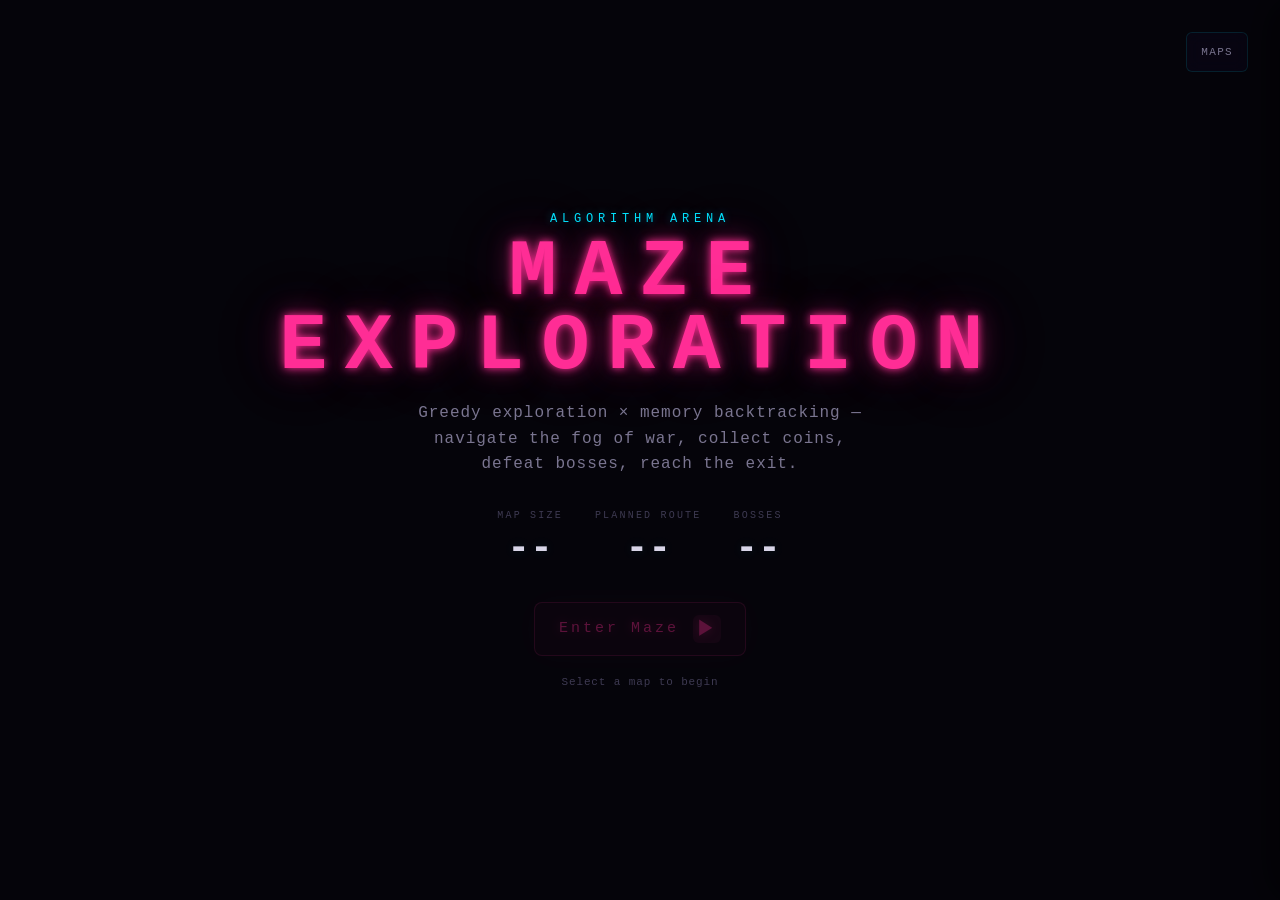
==== commit 14a439e8: "111" ====
--- a/web/index.html
+++ b/web/index.html
@@ -105,20 +105,51 @@
       <div class="panel glass tool-section compare-section">
         <div class="section-title">Compare</div>
         <button id="runCompareBtn" type="button" class="primary-btn" style="width:100%;margin-bottom:6px;">Run</button>
-        <div id="compareResults" class="compare-results" hidden></div>
         <p class="meta-text" style="font-size:8px;">Local Greedy vs Global Greedy</p>
       </div>
       </div>
     </div>
   </div>
 
-  <!-- CENTER: MAZE CANVAS -->
+  <!-- CENTER: MAZE + BATTLE ARENA -->
   <section class="stage-area">
-    <canvas id="mazeCanvas" width="960" height="960" aria-label="Maze canvas"></canvas>
-    <div id="emptyMapPrompt" class="empty-map-prompt">
-      <p>Click MAPS in the top-right to load a map</p>
-      <button id="emptyImportBtn" type="button" class="empty-import-btn">Import JSON Map</button>
-    </div>
+    <!-- LEFT ACTOR: Drifter -->
+    <aside class="actor-panel actor-player" id="actorPlayer">
+      <img src="./assets/leaper_idle.png" class="actor-svg actor-leaper" alt="Drifter" draggable="false">
+      <div class="actor-label">
+        <span class="actor-name">DRIFTER</span>
+        <span id="playerHp" class="actor-hp">Coins: --</span>
+      </div>
+    </aside>
+
+    <!-- CANVAS STACK -->
+    <div class="canvas-stack" id="canvasStack">
+      <canvas id="mazeCanvas" width="960" height="960" aria-label="Maze canvas"></canvas>
+      <div id="emptyMapPrompt" class="empty-map-prompt">
+        <p>Click MAPS in the top-right to load a map</p>
+        <button id="emptyImportBtn" type="button" class="empty-import-btn">Import JSON Map</button>
+      </div>
+      <div class="battle-prompt hidden" id="battlePrompt">
+        <p>Boss Encountered!</p>
+        <button id="enterBattleBtn" type="button" class="primary-btn">Enter Battle</button>
+      </div>
+    </div>
+
+    <!-- Battle effects overlay (slash, damage, particles between the two actors) -->
+    <div class="battle-effects" id="battleEffects" aria-hidden="true">
+      <div class="slash-beam" id="slashBeam"></div>
+      <div class="damage-pop" id="damagePop">-DMG</div>
+      <div class="particle-burst" id="particleBurst"></div>
+    </div>
+
+    <!-- RIGHT ACTOR: Boss -->
+    <aside class="actor-panel actor-boss" id="actorBoss">
+      <img src="./assets/boss_awaken.png" class="actor-svg actor-boss-anim" alt="Judgement" draggable="false">
+      <div class="actor-label">
+        <span class="actor-name">JUDGEMENT</span>
+        <span id="bossHp" class="actor-hp">HP: --</span>
+      </div>
+    </aside>
   </section>
 
   <!-- RIGHT SIDEBAR -->
@@ -168,6 +199,58 @@
 
 </main>
 
+<!-- Battle data toggle button (body-level, only visible in melee-mode) -->
+<button id="battleDataBtn" type="button" class="battle-data-toggle" aria-label="Toggle battle data panel" hidden>
+  <span>DATA</span>
+</button>
+
+<!-- Battle data panel (body-level, slide-in from right) -->
+<aside id="battleDataPanel" class="battle-data-panel hidden">
+  <div class="battle-data-header">
+    <span class="battle-data-title">Combat Data</span>
+    <button id="closeBattleDataBtn" type="button" class="close-btn" aria-label="Close">×</button>
+  </div>
+  <div class="battle-data-body">
+    <section class="data-section">
+      <h3>Metrics</h3>
+      <div class="data-grid">
+        <div><span>Hit</span><strong id="bdHit">0 / 5</strong></div>
+        <div><span>Phase</span><strong id="bdPhase">Idle</strong></div>
+        <div><span>Round</span><strong id="bdRound">0</strong></div>
+        <div><span>Coins</span><strong id="bdCoins">0</strong></div>
+      </div>
+    </section>
+    <section class="data-section">
+      <h3>Current Action</h3>
+      <dl class="detail-list">
+        <div><dt>Player</dt><dd id="bdPlayerAction">Idle</dd></div>
+        <div><dt>Boss</dt><dd id="bdBossAction">Idle</dd></div>
+        <div><dt>Effect</dt><dd id="bdEffect">None</dd></div>
+        <div><dt>Screen</dt><dd id="bdScreen">Stable</dd></div>
+      </dl>
+    </section>
+    <section class="data-section grow">
+      <h3>Event Log</h3>
+      <ol id="bdEventList" class="event-list"></ol>
+    </section>
+  </div>
+</aside>
+
+<!-- ===== ALGORITHM COMPARE OVERLAY ===== -->
+<div id="compareOverlay" class="compare-overlay" hidden aria-hidden="true">
+  <div class="compare-overlay-backdrop"></div>
+  <section class="compare-overlay-shell">
+    <div class="compare-overlay-topbar">
+      <div>
+        <p class="eyebrow">Algorithm Arena</p>
+        <h2>Algorithm Comparison</h2>
+      </div>
+      <button id="closeCompareOverlayBtn" type="button" class="icon-btn" aria-label="关闭">✕</button>
+    </div>
+    <div id="compareResults" class="compare-results"></div>
+  </section>
+</div>
+
 <!-- ===== BOSS ALERTS ===== -->
 <div id="bossAlert" class="boss-alert" hidden aria-hidden="true">
   <div class="boss-alert-line" aria-hidden="true"></div>
@@ -199,6 +282,10 @@
     <iframe id="bossOverlayFrame" class="boss-overlay-frame" title="Boss 战可视化" loading="eager"></iframe>
   </section>
 </div>
+
+<audio id="bgmIntro" src="./assets/bgm/intro.m4a" loop preload="auto" hidden></audio>
+<audio id="bgmMaze" src="./assets/bgm/maze.m4a" loop preload="auto" hidden></audio>
+<audio id="bgmBoss" src="./assets/bgm/boss.m4a" loop preload="auto" hidden></audio>
 
 <script>
 (()=>{
@@ -219,6 +306,6 @@
   }
 })();
 </script>
-<script src="./app.js" defer></script>
+<script src="./app.js" charset="utf-8" defer></script>
 </body>
 </html>
--- a/web/styles.css
+++ b/web/styles.css
@@ -169,13 +169,13 @@
   from { opacity:0; transform:scale(.5); }
   to { opacity:1; transform:scale(1); }
 }
-.intro-grid-bg .mini-cell.wall { background:rgba(80,70,100,.35); }
-.intro-grid-bg .mini-cell.path { background:rgba(0,229,255,.08); }
-.intro-grid-bg .mini-cell.start { background:rgba(0,229,255,.55); box-shadow:0 0 8px rgba(0,229,255,.5); }
-.intro-grid-bg .mini-cell.exit { background:rgba(200,160,220,.45); box-shadow:0 0 6px rgba(200,160,220,.3); }
-.intro-grid-bg .mini-cell.coin { background:rgba(180,160,200,.3); box-shadow:0 0 3px rgba(180,160,200,.15); }
-.intro-grid-bg .mini-cell.trap { background:rgba(255,80,80,.35); box-shadow:0 0 4px rgba(255,80,80,.2); }
-.intro-grid-bg .mini-cell.boss { background:rgba(255,45,149,.5); box-shadow:0 0 6px rgba(255,45,149,.4); }
+.intro-grid-bg .mini-cell.wall { background:rgba(88,84,125,.65); }
+.intro-grid-bg .mini-cell.path { background:rgba(58,54,80,.22); }
+.intro-grid-bg .mini-cell.start { background:rgba(90,210,210,.75); box-shadow:0 0 10px rgba(90,210,210,.55); }
+.intro-grid-bg .mini-cell.exit { background:rgba(245,190,90,.68); box-shadow:0 0 10px rgba(245,190,90,.45); }
+.intro-grid-bg .mini-cell.coin { background:rgba(245,225,100,.68); box-shadow:0 0 8px rgba(245,225,100,.45); }
+.intro-grid-bg .mini-cell.trap { background:rgba(245,120,60,.72); box-shadow:0 0 8px rgba(245,120,60,.45); }
+.intro-grid-bg .mini-cell.boss { background:rgba(220,65,95,.8); box-shadow:0 0 12px rgba(220,65,95,.5); }
 
 /* Subtle overlay for text readability */
 .intro-overlay {
@@ -314,7 +314,7 @@
 
 /* Backdrop effects (for boss page compat) */
 .intro-backdrop { position:absolute; inset:0; background: linear-gradient(115deg,rgba(255,45,149,.08),transparent 30%), linear-gradient(245deg,rgba(0,229,255,.06),transparent 30%), var(--void); }
-.intro-grid-lines { position:absolute; inset:0; background-image: linear-gradient(rgba(0,229,255,.03) 1px,transparent 1px), linear-gradient(90deg,rgba(0,229,255,.03) 1px,transparent 1px); background-size:44px 44px; mask-image:linear-gradient(to bottom,rgba(0,0,0,.9),transparent 85%); animation:gridDrift 18s linear infinite; }
+.intro-grid-lines { display:none; }
 @keyframes gridDrift { from{background-position:0 0,0 0} to{background-position:88px 44px,88px 44px} }
 .scanline { position:absolute; inset:0; background:linear-gradient(to bottom,transparent,rgba(0,229,255,.05),transparent); height:26%; top:-30%; animation:sweep 4.8s ease-in-out infinite; pointer-events:none; }
 @keyframes sweep { 0%,18%{transform:translateY(0);opacity:0} 38%{opacity:1} 100%{transform:translateY(520%);opacity:0} }
@@ -357,11 +357,7 @@
   display:block;
   width:100%; height:100%;
   image-rendering:crisp-edges; image-rendering:pixelated;
-  border:1px solid rgba(0,229,255,0.08);
-  box-shadow:
-    0 0 40px rgba(255,45,149,0.04),
-    0 0 80px rgba(0,229,255,0.04),
-    inset 0 0 60px rgba(0,229,255,0.02);
+  /* transparent — CSS deep-space background shows through */
 }
 .empty-map-prompt {
   position:absolute; inset:0; z-index:5;
@@ -370,6 +366,548 @@
 }
 .empty-map-prompt[hidden]{display:none}
 .empty-map-prompt p { font-size:14px; color:var(--text-dim); letter-spacing:.12em; }
+
+/* ---- Actor panels (Drifter / Boss) ---- */
+.actor-panel {
+  flex: 0 0 180px;
+  display: flex;
+  flex-direction: column;
+  align-items: center;
+  justify-content: center;
+  gap: 12px;
+  opacity: 0;
+  transform: translateY(20px);
+  transition: opacity .6s ease, transform .6s ease;
+  pointer-events: none;
+}
+.actor-panel.visible {
+  opacity: 1;
+  transform: translateY(0);
+  pointer-events: auto;
+}
+.actor-panel.actor-player  { transform: translateY(20px) translateX(80px); }
+.actor-panel.actor-boss    { transform: translateY(20px) translateX(-80px); }
+.actor-panel.visible.actor-player { transform: translateY(0) translateX(80px); }
+.actor-panel.visible.actor-boss   { transform: translateY(0) translateX(-80px); }
+.actor-svg {
+  width: 140px;
+  height: 196px;
+  filter: drop-shadow(0 12px 24px rgba(0,0,0,.5));
+  animation: actorBreathe 3.2s ease-in-out infinite;
+  object-fit: contain;
+  image-rendering: pixelated;
+}
+
+/* ---- Sprite sheet animations ---- */
+.actor-svg.actor-leaper {
+  width: 126px;
+  height: 162px;
+  object-fit: none;
+  object-position: 0 0;
+  animation: leaper-idle 1.2s steps(6) infinite;
+  filter: drop-shadow(0 10px 20px rgba(0,0,0,.5));
+}
+@keyframes leaper-idle {
+  from { object-position: 0 0; }
+  to   { object-position: -756px 0; }
+}
+
+.actor-svg.actor-boss-anim {
+  width: 189px;
+  height: 147px;
+  object-fit: none;
+  object-position: 0 0;
+  animation: boss-awaken 1.5s steps(10) infinite;
+  filter: drop-shadow(0 10px 20px rgba(0,0,0,.5));
+  transform: scaleX(-1);
+}
+@keyframes boss-awaken {
+  from { object-position: 0 0; }
+  to   { object-position: -1890px 0; }
+}
+@keyframes actorBreathe {
+  0%, 100% { transform: scale(1) translateY(0); }
+  50% { transform: scale(1.02) translateY(-4px); }
+}
+/* Drifter colors */
+.drifter-cape { fill: rgba(200,50,80,.85); }
+.drifter-body { fill: rgba(60,65,90,.9); }
+.drifter-head { fill: rgba(70,75,100,.95); }
+.drifter-visor { fill: rgba(0,229,255,.7); }
+.drifter-sword rect, .drifter-sword polygon { fill: rgba(0,229,255,.9); }
+.drifter-sword rect:first-child { filter: drop-shadow(0 0 6px rgba(0,229,255,.6)); }
+.drifter-glow { fill: none; stroke: rgba(0,229,255,.25); stroke-width: 2; filter: blur(4px); }
+/* Boss colors */
+.boss-body { fill: rgba(90,40,70,.9); }
+.boss-head { fill: rgba(110,50,85,.95); }
+.boss-eye { fill: rgba(255,45,149,.85); filter: drop-shadow(0 0 4px rgba(255,45,149,.5)); }
+.boss-eye.center { fill: rgba(255,80,120,.9); filter: drop-shadow(0 0 8px rgba(255,80,120,.6)); }
+.boss-tentacle { fill: none; stroke: rgba(130,60,100,.8); stroke-width: 4; stroke-linecap: round; }
+.boss-core { fill: rgba(255,45,149,.9); filter: drop-shadow(0 0 10px rgba(255,45,149,.7)); }
+.boss-glow { fill: none; stroke: rgba(255,45,149,.2); stroke-width: 2; filter: blur(6px); }
+.actor-label { display: flex; flex-direction: column; align-items: center; gap: 4px; }
+.actor-name { font-family: var(--font); font-size: 12px; font-weight: 700; letter-spacing: .15em; color: var(--text); }
+.actor-hp { font-size: 10px; color: var(--text-dim); letter-spacing: .06em; }
+
+/* ---- Canvas stack (maze + battle) ---- */
+.canvas-stack {
+  position: relative;
+  flex: 1;
+  min-width: 0;
+  height: 100%;
+  display: flex;
+  align-items: center;
+  justify-content: center;
+}
+.canvas-stack canvas {
+  position: absolute;
+  inset: 0;
+  width: 100%;
+  height: 100%;
+  transition: opacity .5s ease;
+}
+.canvas-stack canvas.hidden { opacity: 0; pointer-events: none; }
+
+/* ---- Battle prompt ---- */
+.battle-prompt {
+  position: absolute;
+  inset: 0;
+  z-index: 10;
+  display: flex;
+  flex-direction: column;
+  align-items: center;
+  justify-content: center;
+  gap: 16px;
+  background: rgba(5,4,10,.85);
+  backdrop-filter: blur(8px);
+  transition: opacity .4s ease;
+}
+.battle-prompt.hidden { opacity: 0; pointer-events: none; }
+.battle-prompt p {
+  font-family: var(--font);
+  font-size: 24px;
+  font-weight: 700;
+  letter-spacing: .2em;
+  color: var(--magenta);
+  text-shadow: 0 0 20px var(--magenta-dim);
+}
+.battle-prompt .primary-btn {
+  padding: 12px 32px;
+  font-size: 14px;
+  letter-spacing: .12em;
+}
+
+/* ---- Battle Effects (SVG actors fight) ---- */
+.canvas-stack.hidden { opacity: 0; pointer-events: none; }
+
+/* Battle effects overlay in stage-area */
+.battle-effects {
+  position: absolute;
+  top: 0; bottom: 0;
+  left: 180px; right: 180px; /* between the two actor panels */
+  z-index: 8;
+  pointer-events: none;
+  display: none;
+}
+.battle-effects.active { display: block; }
+
+/* Slash beam flying from left to right */
+.slash-beam {
+  position: absolute;
+  top: 48%;
+  left: 0;
+  width: 100%;
+  height: 5px;
+  background: linear-gradient(90deg, rgba(0,229,255,0) 0%, rgba(0,229,255,.95) 30%, rgba(255,255,255,.9) 50%, rgba(255,45,149,.95) 70%, rgba(255,45,149,0) 100%);
+  box-shadow: 0 0 16px rgba(0,229,255,.7), 0 0 32px rgba(255,45,149,.5);
+  transform: translateY(-50%) scaleX(0);
+  transform-origin: left center;
+  opacity: 0;
+}
+.slash-beam.animate {
+  animation: slashFly 0.5s ease-out forwards;
+}
+@keyframes slashFly {
+  0%   { transform: translateY(-50%) scaleX(0) rotate(-2deg); opacity: 0; }
+  15%  { opacity: 1; }
+  85%  { opacity: 1; }
+  100% { transform: translateY(-50%) scaleX(1) rotate(0deg); opacity: 0; }
+}
+
+/* Damage number pop */
+.damage-pop {
+  position: absolute;
+  top: 42%;
+  left: 50%;
+  transform: translate(-50%, 0) scale(0.5);
+  font-family: var(--font);
+  font-size: 42px;
+  font-weight: 900;
+  color: #fff;
+  text-shadow: 0 0 20px rgba(255,80,120,.9), 0 0 40px rgba(255,45,149,.6);
+  opacity: 0;
+  pointer-events: none;
+}
+.damage-pop.animate {
+  animation: damagePop 0.8s ease-out forwards;
+}
+@keyframes damagePop {
+  0%   { transform: translate(-50%, 20px) scale(0.5); opacity: 0; }
+  30%  { transform: translate(-50%, -10px) scale(1.1); opacity: 1; }
+  60%  { transform: translate(-50%, -30px) scale(1); opacity: 1; }
+  100% { transform: translate(-50%, -50px) scale(0.9); opacity: 0; }
+}
+
+/* Particle burst */
+.particle-burst {
+  position: absolute;
+  top: 50%;
+  left: 50%;
+  width: 0; height: 0;
+}
+.particle-burst.animate::before,
+.particle-burst.animate::after {
+  content: '';
+  position: absolute;
+  width: 6px; height: 6px;
+  border-radius: 50%;
+  background: rgba(255,45,149,.9);
+  box-shadow: 0 0 8px rgba(255,45,149,.6);
+}
+.particle-burst.animate {
+  animation: burstExpand 0.5s ease-out forwards;
+}
+@keyframes burstExpand {
+  0%   { transform: translate(-50%, -50%) scale(0); opacity: 1; }
+  100% { transform: translate(-50%, -50%) scale(1); opacity: 0; }
+}
+
+/* ---- SVG Actor Battle Animations ---- */
+/* Drifter charge: sword glow intensifies */
+.actor-player.battle-charge .drifter-sword rect,
+.actor-player.battle-charge .drifter-sword polygon {
+  animation: swordCharge 0.6s ease-in-out infinite alternate;
+}
+@keyframes swordCharge {
+  from { filter: drop-shadow(0 0 2px rgba(0,229,255,0.3)); }
+  to   { filter: drop-shadow(0 0 14px rgba(0,229,255,1)); }
+}
+
+/* Drifter dash: short lunge at close range */
+.actor-player.battle-dash {
+  animation: playerDash 0.5s ease-out forwards;
+}
+@keyframes playerDash {
+  0%   { transform: translateX(0) translateY(0) scale(1); }
+  100% { transform: translateX(35px) translateY(-4px) scale(1.12); }
+}
+
+/* Drifter attack: rapid sword slashes at close range (looping combo) */
+.actor-player.battle-attack .drifter-sword {
+  animation: swordSlash 0.35s ease-in-out infinite;
+  transform-origin: 132px 125px;
+}
+@keyframes swordSlash {
+  0%   { transform: rotate(0deg) scale(1); }
+  25%  { transform: rotate(-45deg) scale(1.2); }
+  50%  { transform: rotate(15deg) scale(1); }
+  75%  { transform: rotate(-30deg) scale(1.15); }
+  100% { transform: rotate(0deg) scale(1); }
+}
+
+/* Drifter recover: return from close-range lunge */
+.actor-player.battle-recover {
+  animation: playerRecover 0.8s ease-in-out forwards;
+}
+@keyframes playerRecover {
+  0%   { transform: translateX(35px) translateY(-4px) scale(1.12); }
+  100% { transform: translateX(0) translateY(0) scale(1); }
+}
+
+/* Boss hit: violent continuous shake at close range (looping) */
+.actor-boss.battle-hit {
+  animation: bossShake 0.22s ease-in-out infinite;
+}
+@keyframes bossShake {
+  0%, 100% { transform: scaleX(1) translateX(0) rotate(0deg); }
+  15% { transform: scaleX(1) translateX(-18px) rotate(-7deg); }
+  30% { transform: scaleX(1) translateX(14px) rotate(5deg); }
+  45% { transform: scaleX(1) translateX(-10px) rotate(-3deg); }
+  60% { transform: scaleX(1) translateX(7px) rotate(2deg); }
+  75% { transform: scaleX(1) translateX(-4px) rotate(-1deg); }
+}
+.actor-boss.battle-hit .boss-eye,
+.actor-boss.battle-hit .boss-core {
+  animation: bossFlash 0.3s ease-in-out infinite;
+}
+@keyframes bossFlash {
+  0%, 100% { opacity: 1; }
+  50% { opacity: 0.15; filter: brightness(3.5); }
+}
+
+/* Boss defeated: fade out + shrink */
+.actor-boss.battle-defeated {
+  animation: bossDie 0.8s ease-in forwards;
+}
+@keyframes bossDie {
+  0%   { transform: scale(1); opacity: 1; }
+  100% { transform: scale(0.7) translateY(20px); opacity: 0.2; }
+}
+
+/* Boss counter-lunge */
+.actor-boss.battle-dash {
+  animation: bossLunge 0.4s ease-out forwards;
+}
+@keyframes bossLunge {
+  0%   { transform: translateX(0) scale(1); }
+  100% { transform: translateX(-30px) scale(1.1); }
+}
+
+/* Player knocked back by boss counter */
+.actor-player.melee-counter-hit {
+  animation: playerKnockback 0.5s ease-out forwards;
+}
+@keyframes playerKnockback {
+  0%   { transform: translateX(35px) scale(1.12); }
+  30%  { transform: translateX(-40px) rotate(-20deg) scale(0.95); }
+  60%  { transform: translateX(-20px) rotate(12deg) scale(1); }
+  100% { transform: translateX(0) rotate(0deg) scale(1); }
+}
+
+/* ============================================================
+   MELEE MODE — both actors pulled to center for close combat
+   ============================================================ */
+body.melee-mode .stage-area {
+  position: relative;
+}
+body.melee-mode .actor-panel.actor-player {
+  position: fixed !important;
+  left: calc(50% - 280px) !important;
+  top: 0 !important;
+  bottom: 0 !important;
+  height: 100vh !important;
+  margin: 0 !important;
+  z-index: 12;
+  transition: left 0.4s cubic-bezier(0.16, 1, 0.3, 1);
+  justify-content: center !important;
+}
+body.melee-mode .actor-panel.actor-player .actor-svg.actor-leaper {
+  zoom: 2.2 !important;
+}
+body.melee-mode .actor-panel.actor-boss {
+  position: fixed !important;
+  left: calc(50% + 100px) !important;
+  top: 0 !important;
+  bottom: 0 !important;
+  height: 100vh !important;
+  margin: 0 !important;
+  z-index: 12;
+  transition: left 0.4s cubic-bezier(0.16, 1, 0.3, 1);
+  justify-content: center !important;
+}
+body.melee-mode .actor-panel.actor-boss .actor-svg.actor-boss-anim {
+  zoom: 2.2 !important;
+}
+body.melee-mode .canvas-stack {
+  opacity: 0;
+  pointer-events: none;
+}
+body.melee-mode .battle-effects {
+  left: 50% !important;
+  right: auto !important;
+  width: 200px !important;
+  transform: translateX(-50%);
+}
+
+body.melee-mode #particles,
+body.melee-mode #scanlines,
+body.melee-mode #chroma,
+body.melee-mode #void-bg,
+body.melee-mode .glow-orb,
+body.melee-mode .corner {
+  pointer-events: none !important;
+}
+
+/* ---- Battle data toggle button (melee-mode only) ---- */
+.battle-data-toggle {
+  position: fixed;
+  top: 60px;
+  right: 24px;
+  z-index: 300;
+  padding: 10px 18px;
+  border-radius: 4px;
+  border: 1px solid rgba(0,229,255,.2);
+  background: rgba(10,8,24,.85);
+  backdrop-filter: blur(8px);
+  color: var(--cyan);
+  font-family: var(--font);
+  font-size: 11px;
+  font-weight: 700;
+  letter-spacing: .15em;
+  cursor: pointer;
+  transition: all .2s ease;
+  box-shadow: 0 4px 16px rgba(0,0,0,.4);
+  display: inline-flex;
+  align-items: center;
+}
+.battle-data-toggle:hover {
+  border-color: var(--cyan);
+  box-shadow: 0 0 16px rgba(0,229,255,.25);
+  transform: translateY(-2px);
+}
+.battle-data-toggle::before {
+  content: '';
+  display: inline-block;
+  width: 6px;
+  height: 6px;
+  border-radius: 50%;
+  background: var(--cyan);
+  margin-right: 8px;
+  box-shadow: 0 0 6px var(--cyan-dim);
+}
+body.melee-mode .battle-data-toggle { display: inline-flex; }
+.battle-data-toggle[hidden] { display: none !important; }
+
+/* ---- Battle data panel (slide-in sidebar) ---- */
+.battle-data-panel {
+  position: fixed;
+  top: 0;
+  right: 0;
+  width: 320px;
+  height: 100vh;
+  z-index: 220;
+  background: rgba(8,7,16,.96);
+  border-left: 1px solid rgba(255,45,149,.12);
+  box-shadow: -10px 0 40px rgba(0,0,0,.6);
+  display: flex;
+  flex-direction: column;
+  transform: translateX(0);
+  transition: transform .35s cubic-bezier(.16,1,.3,1);
+}
+.battle-data-panel.hidden {
+  transform: translateX(100%);
+}
+.battle-data-header {
+  display: flex;
+  align-items: center;
+  justify-content: space-between;
+  padding: 16px 20px;
+  border-bottom: 1px solid rgba(255,45,149,.1);
+}
+.battle-data-title {
+  font-family: var(--font);
+  font-size: 13px;
+  font-weight: 700;
+  letter-spacing: .12em;
+  color: var(--magenta);
+}
+.battle-data-body {
+  flex: 1;
+  overflow-y: auto;
+  padding: 16px 20px;
+  display: flex;
+  flex-direction: column;
+  gap: 20px;
+}
+.battle-data-body::-webkit-scrollbar { width: 3px; }
+.battle-data-body::-webkit-scrollbar-thumb { background: rgba(255,51,85,.15); border-radius: 2px; }
+.battle-data-body .data-section h3 {
+  font-family: var(--font);
+  font-size: 11px;
+  font-weight: 700;
+  letter-spacing: .1em;
+  color: var(--text-dim);
+  text-transform: uppercase;
+  margin: 0 0 10px;
+}
+.battle-data-body .data-grid {
+  display: grid;
+  grid-template-columns: 1fr 1fr;
+  gap: 8px;
+}
+.battle-data-body .data-grid div {
+  padding: 10px 12px;
+  border-radius: 4px;
+  border: 1px solid rgba(255,51,85,.08);
+  background: rgba(10,8,24,.5);
+}
+.battle-data-body .data-grid span {
+  display: block;
+  font-size: 10px;
+  color: var(--text-dim);
+  letter-spacing: .06em;
+  margin-bottom: 4px;
+}
+.battle-data-body .data-grid strong {
+  font-size: 16px;
+  color: var(--text);
+  font-variant-numeric: tabular-nums;
+}
+.battle-data-body .detail-list {
+  display: flex;
+  flex-direction: column;
+  gap: 8px;
+  margin: 0;
+}
+.battle-data-body .detail-list div {
+  display: flex;
+  justify-content: space-between;
+  align-items: center;
+  padding: 8px 0;
+  border-bottom: 1px solid rgba(255,255,255,.04);
+}
+.battle-data-body .detail-list dt {
+  font-size: 11px;
+  color: var(--text-dim);
+}
+.battle-data-body .detail-list dd {
+  font-size: 12px;
+  color: var(--text);
+  font-weight: 600;
+  margin: 0;
+}
+.battle-data-body .event-list {
+  list-style: none;
+  padding: 0;
+  margin: 0;
+  display: flex;
+  flex-direction: column;
+  gap: 6px;
+  max-height: 300px;
+  overflow-y: auto;
+}
+.battle-data-body .event-list li {
+  display: flex;
+  gap: 10px;
+  align-items: flex-start;
+  font-size: 11px;
+  padding: 6px 8px;
+  border-radius: 3px;
+  background: rgba(255,255,255,.02);
+}
+.battle-data-body .data-section.grow {
+  flex: 1;
+  min-height: 0;
+  display: flex;
+  flex-direction: column;
+}
+
+/* Screen shake */
+body.screen-shake {
+  animation: screenShake 0.5s ease-in-out;
+}
+@keyframes screenShake {
+  0%, 100% { transform: translate(0, 0); }
+  10% { transform: translate(-7px, 5px); }
+  20% { transform: translate(7px, -5px); }
+  30% { transform: translate(-5px, 4px); }
+  40% { transform: translate(5px, -4px); }
+  50% { transform: translate(-4px, 3px); }
+  60% { transform: translate(4px, -3px); }
+  70% { transform: translate(-2px, 1px); }
+  80% { transform: translate(2px, -1px); }
+  90% { transform: translate(-1px, 0px); }
+}
 
 /* ---- Collapsible Sidebars ---- */
 .sidebar {
@@ -531,6 +1069,130 @@
 .compare-metric span { color:var(--text-faint); }
 .compare-actions { display:flex; flex-direction:column; gap:4px; margin-top:6px; }
 .compare-actions .secondary-btn { font-size:9px; padding:3px 8px; }
+
+/* ============================================================
+   ALGORITHM COMPARISON OVERLAY — Hyper Light Drifter styled
+   ============================================================ */
+.compare-overlay { position:fixed; inset:0; z-index:78; display:grid; place-items:center; padding:18px; }
+.compare-overlay[hidden] { display:none; }
+.compare-overlay-backdrop {
+  position:absolute; inset:0; background:rgba(3,3,8,.97);
+  animation:cmpFadeIn 320ms ease both;
+}
+.compare-overlay-shell {
+  position:relative; z-index:1;
+  width:min(900px, 96vw); max-height:92vh; overflow:auto;
+  background:#0f0d1a;
+  border:1px solid rgba(0,229,255,.18); border-radius:8px;
+  box-shadow:0 0 40px rgba(255,45,149,.08), 0 0 80px rgba(0,229,255,.08), inset 0 0 60px rgba(0,229,255,.03);
+  padding:22px 24px 20px;
+  animation:cmpShellIn 520ms cubic-bezier(.16,1,.3,1) both;
+}
+.compare-overlay-shell::before, .compare-overlay-shell::after {
+  content:''; position:absolute; width:22px; height:22px; pointer-events:none;
+}
+.compare-overlay-shell::before { top:-1px; left:-1px; border-top:2px solid var(--magenta); border-left:2px solid var(--magenta); }
+.compare-overlay-shell::after { bottom:-1px; right:-1px; border-bottom:2px solid var(--cyan); border-right:2px solid var(--cyan); }
+.compare-overlay-shell::-webkit-scrollbar { width:6px; }
+.compare-overlay-shell::-webkit-scrollbar-thumb { background:rgba(0,229,255,.18); border-radius:3px; }
+
+.compare-overlay-topbar { display:flex; align-items:flex-start; justify-content:space-between; gap:12px; margin-bottom:14px; }
+.compare-overlay-topbar .eyebrow { color:var(--cyan); font-size:9px; letter-spacing:.3em; margin:0; }
+.compare-overlay-topbar h2 {
+  margin:4px 0 0; font-size:18px; letter-spacing:.14em; color:var(--magenta);
+  text-shadow:0 0 10px var(--magenta-dim);
+}
+
+@keyframes cmpFadeIn { from{opacity:0} to{opacity:1} }
+@keyframes cmpShellIn { from{opacity:0; transform:translateY(12px) scale(.98)} to{opacity:1; transform:none} }
+
+.compare-overlay .compare-results { margin-top:0; }
+
+/* ---- Header ---- */
+.compare-header { text-align:center; margin-bottom:18px; }
+.compare-header-kicker { display:block; font-size:9px; letter-spacing:.4em; color:var(--cyan); opacity:.7; }
+.compare-header-title {
+  display:block; margin-top:6px; font-size:22px; letter-spacing:.2em; color:var(--magenta);
+  text-shadow:0 0 10px var(--magenta-dim), 0 0 28px var(--magenta-dim);
+}
+.compare-header-sub { display:block; margin-top:6px; font-size:10px; letter-spacing:.25em; color:var(--text-dim); }
+.compare-header-sub .diamond-sep { color:var(--cyan); margin:0 6px; }
+
+/* ---- Cards row ---- */
+.compare-cards { display:grid; grid-template-columns:1fr auto 1fr; gap:14px; align-items:stretch; }
+.compare-card {
+  position:relative; padding:16px 16px 14px;
+  border:1px solid rgba(0,229,255,.14); border-radius:6px;
+  background:#0c0a1a;
+  box-shadow:inset 0 0 30px rgba(0,229,255,.02);
+  transition:border-color .3s, box-shadow .3s;
+  animation:cmpCardIn 600ms cubic-bezier(.16,1,.3,1) both;
+}
+.compare-card.compare-card-b { animation-delay:80ms; }
+@keyframes cmpCardIn { from{opacity:0; transform:translateY(10px)} to{opacity:1; transform:none} }
+
+.compare-card.compare-winner {
+  border-color:var(--green);
+  box-shadow:0 0 24px rgba(68,255,136,.18), inset 0 0 30px rgba(68,255,136,.05);
+  background:#0a1410;
+}
+
+/* ---- Card head: letter badge + titles + winner badge ---- */
+.compare-card-head { display:flex; align-items:flex-start; gap:10px; margin-bottom:12px; }
+.compare-card-letter {
+  flex-shrink:0; width:30px; height:32px; display:grid; place-items:center;
+  font-size:15px; font-weight:700; letter-spacing:0;
+  clip-path:polygon(50% 0%, 100% 25%, 100% 75%, 50% 100%, 0% 75%, 0% 25%);
+}
+.compare-card-a .compare-card-letter { color:var(--magenta); background:rgba(255,45,149,.1); border:1px solid rgba(255,45,149,.45); text-shadow:0 0 8px var(--magenta-dim); }
+.compare-card-b .compare-card-letter { color:var(--cyan); background:rgba(0,229,255,.1); border:1px solid rgba(0,229,255,.45); text-shadow:0 0 8px var(--cyan-dim); }
+.compare-card.compare-winner .compare-card-letter { color:var(--green); border-color:rgba(68,255,136,.55); background:rgba(68,255,136,.1); text-shadow:0 0 8px var(--green-glow); }
+
+.compare-card-titles { flex:1; min-width:0; }
+.compare-card-title { font-size:11px; letter-spacing:.06em; color:var(--text); line-height:1.35; }
+.compare-card-desc { margin-top:3px; font-size:9px; letter-spacing:.08em; color:var(--cyan); opacity:.7; }
+
+.compare-badge {
+  flex-shrink:0; display:inline-flex; align-items:center; gap:4px;
+  font-size:8px; letter-spacing:.2em; font-weight:700;
+  color:var(--void); background:var(--green);
+  padding:3px 8px; border-radius:3px;
+  box-shadow:0 0 10px rgba(68,255,136,.55);
+}
+.compare-badge i { width:5px; height:5px; background:var(--void); transform:rotate(45deg); display:inline-block; }
+
+/* ---- Metrics ---- */
+.compare-metrics { display:grid; grid-template-columns:1fr 1fr; gap:6px 14px; }
+.compare-metric {
+  display:flex; justify-content:space-between; align-items:baseline;
+  padding:5px 0; border-bottom:1px solid rgba(0,229,255,.05); font-size:10px;
+}
+.compare-metric span { color:var(--text-faint); letter-spacing:.1em; }
+.compare-metric strong { color:var(--text); font-size:13px; letter-spacing:.04em; }
+.compare-card.compare-winner .compare-metric strong { color:var(--green); text-shadow:0 0 8px rgba(68,255,136,.4); }
+.compare-metric-wide { grid-column:1 / -1; }
+
+/* ---- VS divider ---- */
+.compare-vs { display:flex; flex-direction:column; align-items:center; justify-content:center; gap:10px; }
+.compare-vs span { font-size:13px; font-weight:700; letter-spacing:.2em; color:var(--text-dim); }
+.compare-vs-diamond {
+  width:8px; height:8px; background:var(--cyan); display:inline-block;
+  transform:rotate(45deg); box-shadow:0 0 10px var(--cyan-dim);
+}
+
+/* ---- Actions ---- */
+.compare-actions { display:flex; gap:8px; justify-content:center; margin-top:18px; flex-wrap:wrap; }
+.compare-overlay .compare-actions .secondary-btn {
+  font-size:10px; padding:8px 14px; letter-spacing:.12em;
+}
+.compare-action-mark { color:var(--cyan); margin-right:5px; }
+
+@media (max-width:680px) {
+  .compare-cards { grid-template-columns:1fr; }
+  .compare-vs { flex-direction:row; }
+  .compare-vs-diamond { width:24px; height:1px; transform:none; box-shadow:0 0 6px var(--cyan-dim); }
+  .compare-header-title { font-size:18px; }
+}
 
 .number-field { display:grid; grid-template-columns:56px 1fr; gap:6px; align-items:center; margin-top:6px; }
 .number-field span { font-size:9px; color:var(--text-dim); letter-spacing:.1em; }
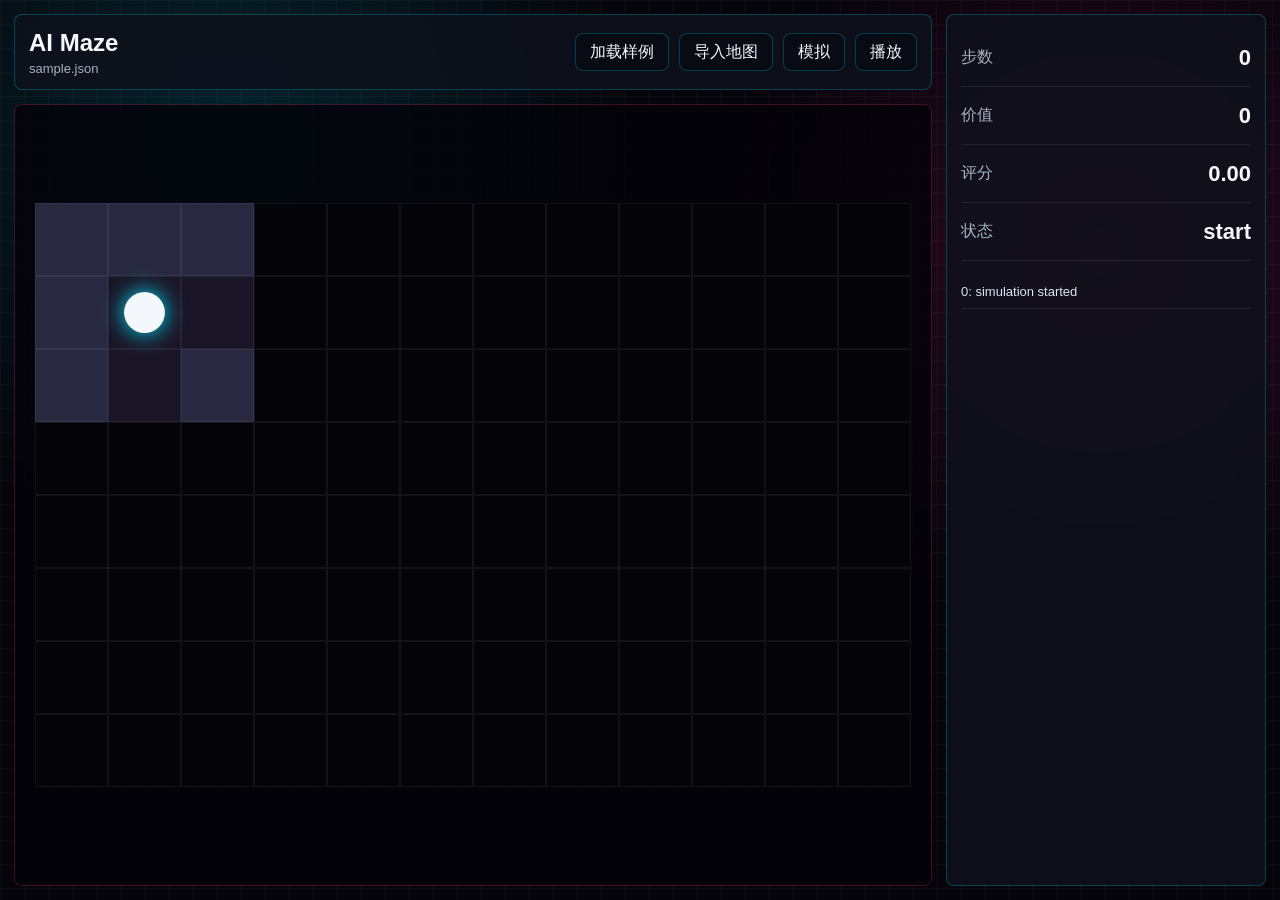
==== commit 0d1f8257: "直接大换血，忽略视频" ====
--- a/web/index.html
+++ b/web/index.html
@@ -1,311 +1,58 @@
 <!doctype html>
 <html lang="zh-CN">
-<head>
-<meta charset="utf-8">
-<meta name="viewport" content="width=device-width, initial-scale=1">
-<title>AI Maze Exploration</title>
-<link rel="stylesheet" href="./styles.css">
-</head>
-<body class="intro-active">
+  <head>
+    <meta charset="utf-8" />
+    <meta name="viewport" content="width=device-width, initial-scale=1" />
+    <title>AI Maze Static Demo</title>
+    <link rel="stylesheet" href="style.css" />
+  </head>
+  <body>
+    <main class="demo-shell">
+      <section class="workspace">
+        <header class="demo-topbar">
+          <div>
+            <h1>AI Maze</h1>
+            <p id="mapName">sample.json</p>
+          </div>
+          <div class="demo-actions">
+            <button id="loadSampleBtn">加载样例</button>
+            <label class="file-btn">
+              导入地图
+              <input id="fileInput" type="file" accept="application/json" />
+            </label>
+            <button id="runBtn">模拟</button>
+            <button id="playBtn">播放</button>
+          </div>
+        </header>
+        <div class="stage">
+          <canvas id="mazeCanvas"></canvas>
+          <div id="bossLayer" class="boss-layer hidden">
+            <iframe src="boss.html?embed=1" title="Boss battle"></iframe>
+          </div>
+        </div>
+      </section>
 
-<div id="void-bg"></div>
-<div id="scanlines"></div>
-<div id="chroma"></div>
-<div class="glow-orb glow-orb-a"></div>
-<div class="glow-orb glow-orb-b"></div>
-<div class="glow-orb glow-orb-c"></div>
-<div id="particles"></div>
+      <aside class="dashboard">
+        <div class="metric-row">
+          <span>步数</span>
+          <strong id="stepsText">0</strong>
+        </div>
+        <div class="metric-row">
+          <span>价值</span>
+          <strong id="coinsText">0</strong>
+        </div>
+        <div class="metric-row">
+          <span>评分</span>
+          <strong id="scoreText">0.00</strong>
+        </div>
+        <div class="metric-row">
+          <span>状态</span>
+          <strong id="phaseText">ready</strong>
+        </div>
+        <ol id="eventList" class="event-stream"></ol>
+      </aside>
+    </main>
 
-<div class="corner corner-tl"></div>
-<div class="corner corner-tr"></div>
-<div class="corner corner-bl"></div>
-<div class="corner corner-br"></div>
-
-<!-- ===== INTRO SCREEN ===== -->
-<section class="intro-screen" id="introScreen" aria-label="Intro">
-  <div class="intro-grid-bg" id="introMiniMap"></div>
-  <div class="intro-overlay"></div>
-  <div class="intro-content">
-    <div class="intro-copy">
-      <p class="eyebrow">Algorithm Arena</p>
-      <h1>MAZE EXPLORATION</h1>
-      <p class="intro-tagline">Greedy exploration × memory backtracking — navigate the fog of war, collect coins, defeat bosses, reach the exit.</p>
-      <div class="intro-stats">
-        <div><span>Map Size</span><strong id="introSize">--</strong></div>
-        <div><span>Planned Route</span><strong id="introRoute">--</strong></div>
-        <div><span>Bosses</span><strong id="introBoss">--</strong></div>
-      </div>
-      <button id="startGameBtn" class="start-btn" type="button" disabled>
-        <span>Enter Maze</span><span class="start-mark">▶</span>
-      </button>
-    </div>
-  </div>
-  <div class="intro-meta" id="introMeta">Loading map data...</div>
-  <div class="map-selector" id="mapSelector">
-    <button class="map-selector-trigger" id="mapSelectorTrigger">MAPS</button>
-  </div>
-</section>
-
-<!-- ===== MAIN GAME VIEW ===== -->
-<main class="app-shell">
-
-  <!-- TOP BAR -->
-  <div class="topbar-area">
-    <div class="brand-block">
-      <p class="eyebrow" style="margin-bottom:0;">AI Maze</p>
-      <span id="mapName" class="status-pill">maze_15_15.json</span>
-      <span id="runState" class="status-pill accent">Standby</span>
-    </div>
-    <div class="minimap-wrap">
-      <div class="minimap-ring"></div>
-      <div class="minimap-label" id="phaseLabel">Loading</div>
-    </div>
-  </div>
-
-  <!-- LEFT SIDEBAR -->
-  <div class="sidebar left" id="sidebarLeft">
-    <div class="sidebar-tab" id="sidebarLeftTab"><span>M<br>E<br>N<br>U</span></div>
-    <div class="sidebar-body">
-      <div class="sidebar-inner">
-      <div class="panel glass">
-        <div class="section-title">Metrics</div>
-        <div class="metrics-grid">
-          <div class="metric-tile"><span>Round</span><strong id="metricRound">0</strong></div>
-          <div class="metric-tile"><span>Coins</span><strong id="metricCoins">0</strong></div>
-          <div class="metric-tile"><span>Explored</span><strong id="metricExplored">0%</strong></div>
-          <div class="metric-tile"><span>Route</span><strong id="metricRoute">0</strong></div>
-        </div>
-      </div>
-
-      <div class="panel glass tool-section">
-        <div class="section-title">View Mode</div>
-        <div class="segmented-control" role="tablist">
-          <button type="button" class="segment active" data-mode="live">Live</button>
-          <button type="button" class="segment" data-mode="full">Full</button>
-          <button type="button" class="segment" data-mode="risk">Risk</button>
-          <button type="button" class="segment" data-mode="reward">Reward</button>
-        </div>
-        <div class="toggle-grid">
-          <label class="toggle-field"><input id="toggleFog" type="checkbox" checked><span>Fog</span></label>
-          <label class="toggle-field"><input id="togglePath" type="checkbox" checked><span>Path</span></label>
-          <label class="toggle-field"><input id="toggleHeat" type="checkbox"><span>Heat</span></label>
-          <label class="toggle-field"><input id="toggleSprites" type="checkbox" checked><span>Sprites</span></label>
-        </div>
-      </div>
-
-      <div class="panel glass tool-section">
-        <div class="section-title">Map</div>
-        <div class="button-row">
-          <button id="loadDefaultBtn" type="button" class="secondary-btn">Default</button>
-          <label class="file-btn">Import<input id="fileInput" type="file" accept="application/json,.json"></label>
-        </div>
-        <p id="mapMeta" class="meta-text">Loading...</p>
-      </div>
-
-      <div class="panel glass tool-section compare-section">
-        <div class="section-title">Compare</div>
-        <button id="runCompareBtn" type="button" class="primary-btn" style="width:100%;margin-bottom:6px;">Run</button>
-        <p class="meta-text" style="font-size:8px;">Local Greedy vs Global Greedy</p>
-      </div>
-      </div>
-    </div>
-  </div>
-
-  <!-- CENTER: MAZE + BATTLE ARENA -->
-  <section class="stage-area">
-    <!-- LEFT ACTOR: Drifter -->
-    <aside class="actor-panel actor-player" id="actorPlayer">
-      <img src="./assets/leaper_idle.png" class="actor-svg actor-leaper" alt="Drifter" draggable="false">
-      <div class="actor-label">
-        <span class="actor-name">DRIFTER</span>
-        <span id="playerHp" class="actor-hp">Coins: --</span>
-      </div>
-    </aside>
-
-    <!-- CANVAS STACK -->
-    <div class="canvas-stack" id="canvasStack">
-      <canvas id="mazeCanvas" width="960" height="960" aria-label="Maze canvas"></canvas>
-      <div id="emptyMapPrompt" class="empty-map-prompt">
-        <p>Click MAPS in the top-right to load a map</p>
-        <button id="emptyImportBtn" type="button" class="empty-import-btn">Import JSON Map</button>
-      </div>
-      <div class="battle-prompt hidden" id="battlePrompt">
-        <p>Boss Encountered!</p>
-        <button id="enterBattleBtn" type="button" class="primary-btn">Enter Battle</button>
-      </div>
-    </div>
-
-    <!-- Battle effects overlay (slash, damage, particles between the two actors) -->
-    <div class="battle-effects" id="battleEffects" aria-hidden="true">
-      <div class="slash-beam" id="slashBeam"></div>
-      <div class="damage-pop" id="damagePop">-DMG</div>
-      <div class="particle-burst" id="particleBurst"></div>
-    </div>
-
-    <!-- RIGHT ACTOR: Boss -->
-    <aside class="actor-panel actor-boss" id="actorBoss">
-      <img src="./assets/boss_awaken.png" class="actor-svg actor-boss-anim" alt="Judgement" draggable="false">
-      <div class="actor-label">
-        <span class="actor-name">JUDGEMENT</span>
-        <span id="bossHp" class="actor-hp">HP: --</span>
-      </div>
-    </aside>
-  </section>
-
-  <!-- RIGHT SIDEBAR -->
-  <div class="sidebar right" id="sidebarRight">
-    <div class="sidebar-tab" id="sidebarRightTab"><span>I<br>N<br>F<br>O</span></div>
-    <div class="sidebar-body">
-      <div class="sidebar-inner">
-      <div class="panel glass insight-section">
-        <div class="section-title">Current Tile</div>
-        <dl class="detail-grid">
-          <div><dt>Coord</dt><dd id="tileCoord">-</dd></div>
-          <div><dt>Type</dt><dd id="tileType">-</dd></div>
-          <div><dt>Weight</dt><dd id="tileWeight">-</dd></div>
-        </dl>
-      </div>
-
-      <div class="panel glass insight-section">
-        <div class="section-title">Legend</div>
-        <div class="legend-grid" id="legendGrid"></div>
-      </div>
-
-      <div class="panel glass insight-section grow">
-        <div class="section-title">Events</div>
-        <ol id="eventList" class="event-list"></ol>
-      </div>
-      </div>
-    </div>
-  </div>
-
-  <!-- BOTTOM BAR -->
-  <div class="bottombar-area">
-    <div id="cellReadout" class="cell-readout">Hover tile for info</div>
-    <div class="button-row">
-      <button id="resetBtn" type="button" class="icon-btn" aria-label="Reset">↺</button>
-      <button id="prevBtn" type="button" class="icon-btn" aria-label="Prev">◀</button>
-      <button id="playBtn" type="button" class="primary-btn" aria-label="Play/Pause">▶</button>
-      <button id="nextBtn" type="button" class="icon-btn" aria-label="Next">▶</button>
-      <label class="range-field" style="margin-top:0;">
-        <input id="timeline" type="range" min="0" max="0" value="0">
-      </label>
-      <label class="range-field" style="margin-top:0;">
-        <input id="speedRange" type="range" min="1" max="12" value="5">
-        <output id="speedLabel">5x</output>
-      </label>
-    </div>
-  </div>
-
-</main>
-
-<!-- Battle data toggle button (body-level, only visible in melee-mode) -->
-<button id="battleDataBtn" type="button" class="battle-data-toggle" aria-label="Toggle battle data panel" hidden>
-  <span>DATA</span>
-</button>
-
-<!-- Battle data panel (body-level, slide-in from right) -->
-<aside id="battleDataPanel" class="battle-data-panel hidden">
-  <div class="battle-data-header">
-    <span class="battle-data-title">Combat Data</span>
-    <button id="closeBattleDataBtn" type="button" class="close-btn" aria-label="Close">×</button>
-  </div>
-  <div class="battle-data-body">
-    <section class="data-section">
-      <h3>Metrics</h3>
-      <div class="data-grid">
-        <div><span>Hit</span><strong id="bdHit">0 / 5</strong></div>
-        <div><span>Phase</span><strong id="bdPhase">Idle</strong></div>
-        <div><span>Round</span><strong id="bdRound">0</strong></div>
-        <div><span>Coins</span><strong id="bdCoins">0</strong></div>
-      </div>
-    </section>
-    <section class="data-section">
-      <h3>Current Action</h3>
-      <dl class="detail-list">
-        <div><dt>Player</dt><dd id="bdPlayerAction">Idle</dd></div>
-        <div><dt>Boss</dt><dd id="bdBossAction">Idle</dd></div>
-        <div><dt>Effect</dt><dd id="bdEffect">None</dd></div>
-        <div><dt>Screen</dt><dd id="bdScreen">Stable</dd></div>
-      </dl>
-    </section>
-    <section class="data-section grow">
-      <h3>Event Log</h3>
-      <ol id="bdEventList" class="event-list"></ol>
-    </section>
-  </div>
-</aside>
-
-<!-- ===== ALGORITHM COMPARE OVERLAY ===== -->
-<div id="compareOverlay" class="compare-overlay" hidden aria-hidden="true">
-  <div class="compare-overlay-backdrop"></div>
-  <section class="compare-overlay-shell">
-    <div class="compare-overlay-topbar">
-      <div>
-        <p class="eyebrow">Algorithm Arena</p>
-        <h2>Algorithm Comparison</h2>
-      </div>
-      <button id="closeCompareOverlayBtn" type="button" class="icon-btn" aria-label="关闭">✕</button>
-    </div>
-    <div id="compareResults" class="compare-results"></div>
-  </section>
-</div>
-
-<!-- ===== BOSS ALERTS ===== -->
-<div id="bossAlert" class="boss-alert" hidden aria-hidden="true">
-  <div class="boss-alert-line" aria-hidden="true"></div>
-  <section class="boss-alert-card">
-    <span class="boss-alert-kicker">BOSS ENCOUNTER</span>
-    <strong id="bossAlertTitle">Boss Encountered</strong>
-    <span id="bossAlertMeta">Combat link established</span>
-  </section>
-  <div class="boss-alert-line" aria-hidden="true"></div>
-</div>
-
-<div id="bossWinAlert" class="boss-win-alert" hidden aria-hidden="true">
-  <section class="boss-win-card">
-    <strong class="boss-win-word">VICTORY</strong>
-    <span id="bossWinMeta" class="boss-win-meta">Boss defeated</span>
-  </section>
-</div>
-
-<div id="bossOverlay" class="boss-overlay" hidden aria-hidden="true">
-  <div class="boss-overlay-backdrop"></div>
-  <section class="boss-overlay-shell">
-    <div class="boss-overlay-topbar">
-      <div>
-        <p class="eyebrow">Combat Link</p>
-        <h2 id="bossOverlayTitle">Boss Battle in progress</h2>
-      </div>
-      <button id="closeBossOverlayBtn" type="button" class="icon-btn" aria-label="关闭">✕</button>
-    </div>
-    <iframe id="bossOverlayFrame" class="boss-overlay-frame" title="Boss 战可视化" loading="eager"></iframe>
-  </section>
-</div>
-
-<audio id="bgmIntro" src="./assets/bgm/intro.m4a" loop preload="auto" hidden></audio>
-<audio id="bgmMaze" src="./assets/bgm/maze.m4a" loop preload="auto" hidden></audio>
-<audio id="bgmBoss" src="./assets/bgm/boss.m4a" loop preload="auto" hidden></audio>
-
-<script>
-(()=>{
-  var c=document.getElementById('particles');
-  var colors=['#ff2d95','#00e5ff','#ffaa00','#ff3355','#44ff88','#9b5de5','#00ffc8'];
-  var speeds=['drift','driftSlow','driftFast','driftTwinkle'];
-  var types=['dim','normal','bright','giant'];
-  for(var i=0;i<110;i++){
-    var p=document.createElement('div');
-    var typeIdx=Math.floor(Math.random()*types.length);
-    p.className='particle '+types[typeIdx];
-    p.style.left=Math.random()*100+'%';
-    p.style.background=colors[Math.floor(Math.random()*colors.length)];
-    p.style.animationName=speeds[Math.floor(Math.random()*speeds.length)];
-    p.style.animationDuration=(4+Math.random()*20)+'s';
-    p.style.animationDelay=Math.random()*16+'s';
-    c.appendChild(p);
-  }
-})();
-</script>
-<script src="./app.js" charset="utf-8" defer></script>
-</body>
+    <script src="app.js"></script>
+  </body>
 </html>
--- a/web/style.css
+++ b/web/style.css
@@ -0,0 +1,337 @@
+:root {
+  --bg: #05040a;
+  --surface: rgba(15, 17, 28, 0.84);
+  --surface-2: rgba(31, 28, 42, 0.74);
+  --line: rgba(0, 229, 255, 0.24);
+  --cyan: #00e5ff;
+  --magenta: #ff2d95;
+  --gold: #ffaa00;
+  --red: #ff3355;
+  --green: #44ff88;
+  --text: #f4f7fb;
+  --muted: #a7b3c4;
+  font-family: Inter, "Segoe UI", "Microsoft YaHei", Arial, sans-serif;
+}
+
+* {
+  box-sizing: border-box;
+}
+
+html,
+body {
+  width: 100%;
+  height: 100%;
+  margin: 0;
+  background:
+    linear-gradient(rgba(255, 255, 255, 0.03) 1px, transparent 1px),
+    linear-gradient(90deg, rgba(255, 255, 255, 0.03) 1px, transparent 1px),
+    radial-gradient(circle at 18% 16%, rgba(0, 229, 255, 0.14), transparent 32%),
+    radial-gradient(circle at 86% 28%, rgba(255, 45, 149, 0.16), transparent 30%),
+    var(--bg);
+  background-size: 24px 24px, 24px 24px, auto, auto, auto;
+  color: var(--text);
+}
+
+button,
+.file-btn {
+  min-height: 38px;
+  display: inline-flex;
+  align-items: center;
+  justify-content: center;
+  padding: 0 14px;
+  border: 1px solid var(--line);
+  border-radius: 8px;
+  background: rgba(8, 12, 20, 0.88);
+  color: var(--text);
+  cursor: pointer;
+  font: inherit;
+}
+
+button:hover,
+.file-btn:hover {
+  border-color: var(--cyan);
+}
+
+.file-btn input {
+  display: none;
+}
+
+.demo-shell {
+  width: 100%;
+  height: 100%;
+  display: grid;
+  grid-template-columns: minmax(0, 1fr) minmax(240px, 320px);
+  gap: 14px;
+  padding: 14px;
+}
+
+.workspace {
+  min-width: 0;
+  min-height: 0;
+  display: grid;
+  grid-template-rows: auto 1fr;
+  gap: 14px;
+}
+
+.demo-topbar,
+.dashboard {
+  border: 1px solid var(--line);
+  border-radius: 8px;
+  background: var(--surface);
+  backdrop-filter: blur(18px);
+}
+
+.demo-topbar {
+  min-height: 76px;
+  display: flex;
+  align-items: center;
+  justify-content: space-between;
+  gap: 12px;
+  padding: 12px 14px;
+}
+
+.demo-topbar h1 {
+  margin: 0;
+  font-size: 24px;
+  letter-spacing: 0;
+}
+
+.demo-topbar p {
+  margin: 4px 0 0;
+  color: var(--muted);
+  font-size: 13px;
+}
+
+.demo-actions {
+  display: flex;
+  flex-wrap: wrap;
+  gap: 10px;
+}
+
+.stage {
+  position: relative;
+  min-height: 0;
+  border: 1px solid rgba(255, 45, 149, 0.24);
+  border-radius: 8px;
+  overflow: hidden;
+  background: rgba(0, 0, 0, 0.34);
+}
+
+#mazeCanvas,
+#bossCanvas {
+  width: 100%;
+  height: 100%;
+  display: block;
+}
+
+.boss-layer {
+  position: absolute;
+  inset: 0;
+  background: rgba(5, 4, 10, 0.86);
+}
+
+.boss-layer iframe {
+  width: 100%;
+  height: 100%;
+  border: 0;
+}
+
+.hidden {
+  display: none;
+}
+
+.dashboard {
+  min-height: 0;
+  padding: 14px;
+  overflow: hidden;
+}
+
+.metric-row {
+  min-height: 58px;
+  display: flex;
+  align-items: center;
+  justify-content: space-between;
+  gap: 12px;
+  border-bottom: 1px solid rgba(255, 255, 255, 0.08);
+}
+
+.metric-row span {
+  color: var(--muted);
+}
+
+.metric-row strong {
+  font-size: 22px;
+}
+
+.event-stream {
+  height: calc(100% - 240px);
+  min-height: 180px;
+  margin: 14px 0 0;
+  padding: 0;
+  list-style: none;
+  overflow: auto;
+}
+
+.event-stream li {
+  padding: 9px 0;
+  color: #dbe7f6;
+  border-bottom: 1px solid rgba(255, 255, 255, 0.08);
+  font-size: 13px;
+}
+
+.boss-page {
+  overflow: hidden;
+}
+
+.battlefield {
+  position: relative;
+  width: 100%;
+  height: 100%;
+  overflow: hidden;
+  background:
+    radial-gradient(circle at 50% 60%, rgba(255, 45, 149, 0.16), transparent 34%),
+    linear-gradient(135deg, #05040a, #15111e 55%, #071716);
+}
+
+.actor {
+  position: absolute;
+  width: clamp(42px, 9vw, 88px);
+  height: clamp(42px, 9vw, 88px);
+  border-radius: 50%;
+  transform: translate(-50%, -50%);
+  transition: left 180ms ease, top 180ms ease, transform 180ms ease;
+}
+
+.player-actor {
+  left: 28%;
+  top: 58%;
+  background: radial-gradient(circle, #f4f7fb 0 20%, #00e5ff 22% 58%, rgba(0, 229, 255, 0.08) 60%);
+  box-shadow: 0 0 34px rgba(0, 229, 255, 0.64);
+}
+
+.boss-actor {
+  left: 72%;
+  top: 48%;
+  border-radius: 10px;
+  background: radial-gradient(circle, #ffabbf 0 12%, #ff3355 13% 56%, rgba(255, 51, 85, 0.1) 58%);
+  box-shadow: 0 0 42px rgba(255, 51, 85, 0.72);
+}
+
+.player-actor.slash {
+  transform: translate(-50%, -50%) translateX(22vw) scale(1.1);
+}
+
+.boss-actor.impact {
+  transform: translate(-50%, -50%) translateX(10px) scale(0.94);
+  filter: brightness(1.45);
+}
+
+.battlefield.screen-shake {
+  animation: shake 180ms linear;
+}
+
+.damage-text {
+  position: absolute;
+  left: 68%;
+  top: 30%;
+  min-width: 90px;
+  text-align: center;
+  color: var(--gold);
+  font-weight: 800;
+  font-size: clamp(24px, 6vw, 54px);
+  opacity: 0;
+  transform: translate(-50%, 0);
+  text-shadow: 0 0 18px rgba(255, 170, 0, 0.72);
+}
+
+.damage-text.show {
+  animation: damage 620ms ease;
+}
+
+.battle-hud {
+  position: absolute;
+  left: 18px;
+  right: 18px;
+  top: 16px;
+  min-height: 46px;
+  display: flex;
+  align-items: center;
+  justify-content: space-between;
+  gap: 12px;
+  padding: 0 14px;
+  border: 1px solid rgba(255, 255, 255, 0.1);
+  border-radius: 8px;
+  background: rgba(0, 0, 0, 0.36);
+}
+
+.battle-log {
+  position: absolute;
+  right: 18px;
+  bottom: 18px;
+  width: min(360px, calc(100% - 36px));
+  max-height: min(34vh, 260px);
+  margin: 0;
+  padding: 8px 12px;
+  list-style: none;
+  overflow: auto;
+  border: 1px solid rgba(255, 255, 255, 0.1);
+  border-radius: 8px;
+  background: rgba(0, 0, 0, 0.42);
+}
+
+.battle-log li {
+  display: grid;
+  grid-template-columns: 42px 1fr;
+  gap: 8px;
+  padding: 7px 0;
+  color: #f4d6e7;
+  border-bottom: 1px solid rgba(255, 255, 255, 0.08);
+  font-size: 12px;
+}
+
+.battle-log li.active {
+  color: var(--gold);
+}
+
+.battle-log li.summary {
+  color: var(--cyan);
+}
+
+.battle-log span {
+  color: var(--muted);
+}
+
+.battle-log p {
+  margin: 0;
+}
+
+@keyframes shake {
+  0% { transform: translate(0, 0); }
+  25% { transform: translate(8px, -4px); }
+  50% { transform: translate(-6px, 6px); }
+  75% { transform: translate(4px, 2px); }
+  100% { transform: translate(0, 0); }
+}
+
+@keyframes damage {
+  0% { opacity: 0; transform: translate(-50%, 12px) scale(0.8); }
+  18% { opacity: 1; }
+  100% { opacity: 0; transform: translate(-50%, -46px) scale(1.18); }
+}
+
+@media (max-width: 900px) {
+  .demo-shell {
+    grid-template-columns: 1fr;
+    height: auto;
+    min-height: 100%;
+  }
+
+  .stage {
+    min-height: 62vh;
+  }
+
+  .demo-topbar {
+    align-items: flex-start;
+    flex-direction: column;
+  }
+}
